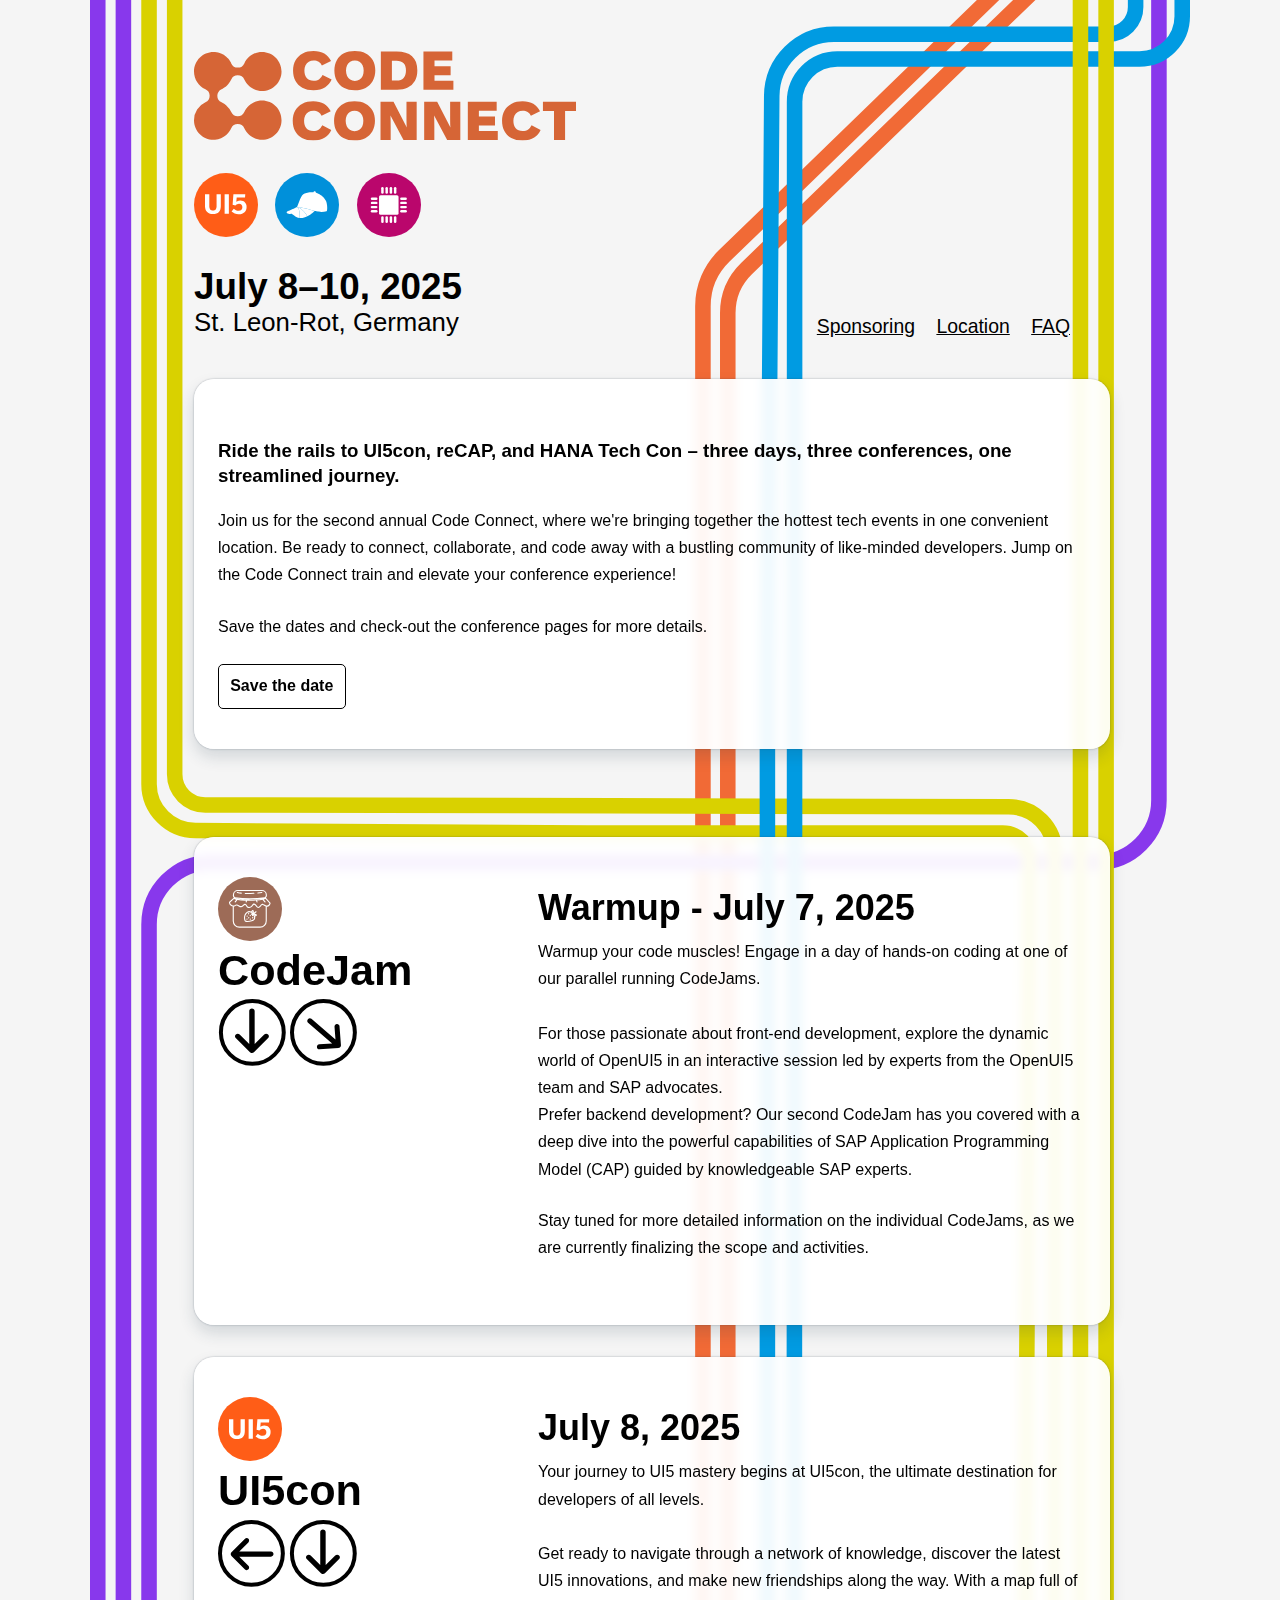
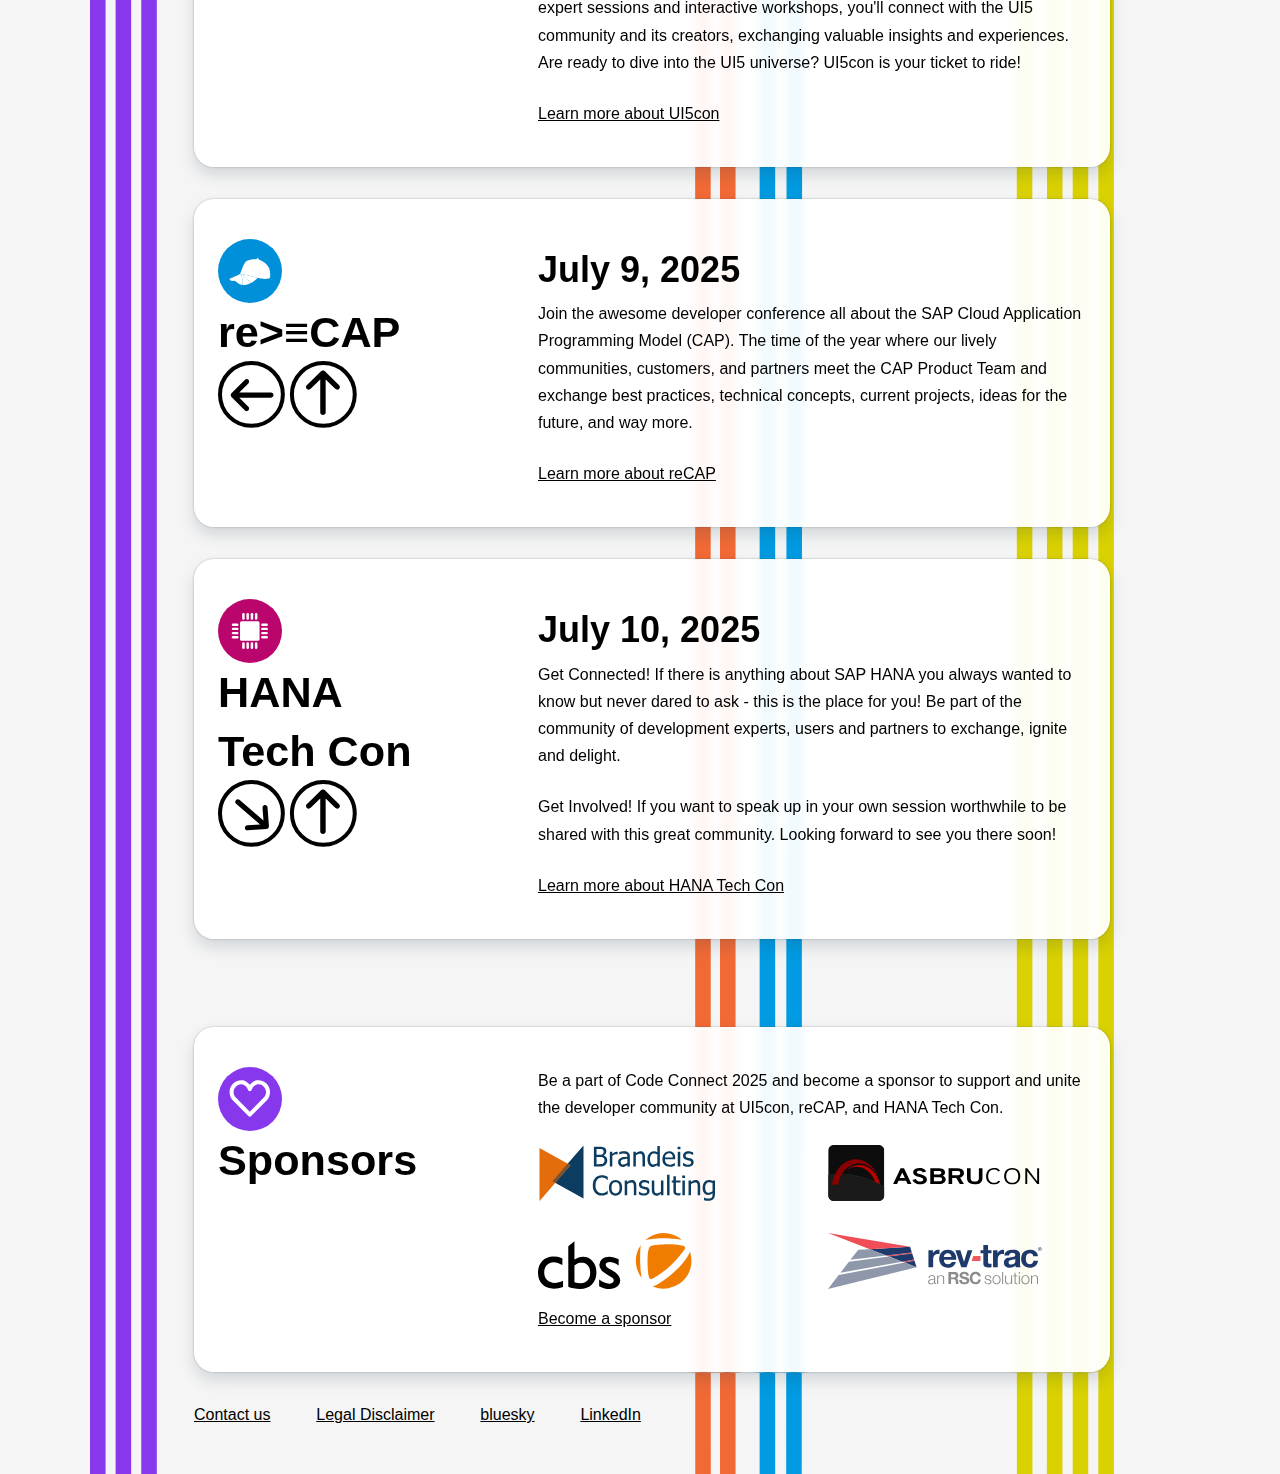
==== index.html @ d0986814 "added revtrac as sponsor" ====
<!DOCTYPE html>
<html lang="en">

<head>
	<meta charset="utf-8" />
	<meta name="viewport" content="width=device-width, initial-scale=1" />
	<title>Code Connect 2025</title>
	<meta name="description"
		content="Join us for 4 consecutive days of groundbreaking conferences and events all under the banner of Code Connect! Same location, triple the insights, innovation, and networking opportunities." />
	<meta name="keywords"
		content="SAP, reCAP, Cloud, SAPCAP, OpenUI5, DevOps, SAPUI5, UI5con, UI5 Web Components, Web Components, Webcomponents, Open Source" />

		<meta property="twitter:card" content="summary" />
	<meta property="twitter:url" content="https://code-connect.dev/" />
	<meta property="twitter:title" content="Code Connect Conferences - July 8-10, 2025" />
	<meta property="twitter:description"
		content="Join us for 4 consecutive days of groundbreaking conferences and events all under the banner of Code Connect! Same location, triple the insights, innovation, and networking opportunities." />
	<meta property="twitter:image" content="images/share.png" />

	<meta property="og:title" content="Code Connect Conferences - July 8-10, 2025" />
	<meta property="og:description"
		content="Join us for 4 consecutive days of groundbreaking conferences and events all under the banner of Code Connect! Same location, triple the insights, innovation, and networking opportunities." />
	<meta property="og:image" content="images/share.png" />
	<meta name="robots" content="index, follow" />
	<meta name="theme-color" content="#8838EC">

	<link rel="apple-touch-icon" href="images/codeconnect-ico.png" />
	<link rel="icon" type="image/svg+xml" href="images/favicon.svg" />
	<link rel="icon" sizes="any" href="images/codeconnect-ico.png" />

	<link rel="preconnect" href="https://rsms.me/">
	<link rel="stylesheet" href="https://rsms.me/inter/inter.css">

	<link rel="stylesheet" href="./css/common.css" />
</head>
<body>
	<div class="wrap">
		<header class="cc-header">

			<div class="cc-nav-wrap">
				<h1>
					<a href="index.html">
						<svg class="logo" xmlns="http://www.w3.org/2000/svg" fill="none" viewBox="0 0 209 49" aria-hidden="true">
							<g fill="var(--logo-color)" clip-path="url(#a)">
								<path d="M59.238 20.13c-1.681-.919-2.945-2.195-3.794-3.826-.849-1.631-1.272-3.51-1.272-5.637 0-2.128.458-4.037 1.375-5.644.916-1.608 2.22-2.846 3.912-3.716C61.15.437 63.124 0 65.382 0c2.376 0 4.34.463 5.894 1.387 1.553.925 2.778 2.297 3.676 4.117l-5 2.373a5.36 5.36 0 0 0-1.768-1.965c-.754-.51-1.67-.765-2.743-.765-1.006 0-1.89.227-2.655.683-.765.456-1.356 1.1-1.775 1.936-.42.837-.628 1.803-.628 2.9 0 1.74.42 3.117 1.264 4.131.843 1.014 2.098 1.52 3.763 1.52 1.243 0 2.268-.31 3.077-.933A6.034 6.034 0 0 0 70.32 13.1l4.94 2.552c-.72 1.72-1.881 3.128-3.484 4.22-1.603 1.094-3.725 1.64-6.367 1.64-2.435 0-4.493-.46-6.174-1.379l.002-.002ZM81.915 20.13c-1.681-.919-2.957-2.197-3.83-3.834-.873-1.637-1.31-3.513-1.31-5.63 0-2.116.45-4.05 1.346-5.658.897-1.607 2.189-2.843 3.875-3.71C83.683.434 85.68.002 87.986.002c2.307 0 4.284.439 5.96 1.314 1.676.875 2.963 2.116 3.861 3.724.897 1.607 1.346 3.483 1.346 5.629 0 2.146-.464 4.055-1.391 5.696-.927 1.642-2.236 2.91-3.928 3.805-1.69.896-3.651 1.343-5.879 1.343-2.347 0-4.36-.46-6.041-1.379l.001-.002Zm8.682-4.502c.725-.48 1.272-1.148 1.641-2.003.37-.855.555-1.843.555-2.96s-.2-2.047-.6-2.878c-.4-.83-.962-1.474-1.686-1.928-.725-.454-1.566-.683-2.522-.683-.957 0-1.832.227-2.566.683-.734.454-1.3 1.096-1.694 1.922-.394.825-.591 1.787-.591 2.884s.197 2.106.591 2.967c.395.86.957 1.528 1.687 2.002.73.475 1.578.713 2.545.713 1.035 0 1.915-.24 2.64-.72ZM102.188.311h8.652c3.668 0 6.468.846 8.401 2.536 1.932 1.692 2.899 4.277 2.899 7.758 0 2.245-.456 4.164-1.368 5.756a8.887 8.887 0 0 1-3.861 3.62c-1.661.82-3.592 1.23-5.79 1.23h-8.933V.312Zm8.652 15.858c1.665 0 2.931-.47 3.794-1.41.864-.939 1.294-2.305 1.294-4.094 0-1.789-.426-3.023-1.279-3.939-.853-.914-2.152-1.372-3.897-1.372h-2.514v10.814h2.604l-.002.001ZM125.485.311h15.782v4.896h-9.732v3.1h8.815v4.94h-8.815v3.04h10.338v4.926h-16.388V.311ZM59.06 47.62c-1.68-.92-2.945-2.196-3.794-3.827-.848-1.632-1.272-3.51-1.272-5.637s.458-4.037 1.375-5.644c.916-1.608 2.22-2.846 3.913-3.716 1.69-.87 3.665-1.306 5.923-1.306 2.375 0 4.34.463 5.893 1.387 1.554.925 2.778 2.297 3.676 4.117l-5 2.373a5.36 5.36 0 0 0-1.768-1.965c-.754-.51-1.669-.765-2.743-.765-1.006 0-1.89.227-2.655.683-.764.454-1.356 1.1-1.774 1.936-.42.837-.63 1.803-.63 2.9 0 1.74.422 3.117 1.265 4.131.843 1.014 2.098 1.52 3.764 1.52 1.243 0 2.267-.31 3.076-.933a6.034 6.034 0 0 0 1.834-2.285l4.94 2.552c-.72 1.72-1.881 3.128-3.484 4.22-1.602 1.094-3.725 1.64-6.366 1.64-2.436 0-4.494-.46-6.175-1.379l.002-.002ZM81.736 47.62c-1.68-.92-2.957-2.198-3.83-3.835-.872-1.637-1.31-3.513-1.31-5.63 0-2.116.45-4.05 1.346-5.658.897-1.607 2.189-2.843 3.876-3.71 1.686-.865 3.682-1.297 5.99-1.297 2.307 0 4.284.439 5.96 1.314 1.675.875 2.962 2.116 3.86 3.724.897 1.607 1.346 3.483 1.346 5.629 0 2.146-.464 4.055-1.391 5.696-.927 1.642-2.235 2.91-3.927 3.805-1.69.896-3.652 1.343-5.88 1.343-2.347 0-4.36-.46-6.041-1.379l.001-.002Zm8.682-4.502c.725-.48 1.273-1.148 1.642-2.003.37-.855.554-1.842.554-2.96 0-1.116-.2-2.046-.6-2.877-.4-.831-.962-1.474-1.686-1.928-.725-.455-1.566-.683-2.522-.683-.957 0-1.832.227-2.566.682-.734.455-1.3 1.096-1.693 1.922-.394.826-.592 1.788-.592 2.885 0 1.097.198 2.105.592 2.966.394.86.956 1.529 1.686 2.003.73.474 1.578.712 2.545.712 1.035 0 1.916-.24 2.64-.719ZM102.01 27.802h7.114l7.262 14.003c-.119-.88-.178-2.62-.178-5.222v-8.781h5.576v20.901h-7.203l-7.129-13.424c.078 1.939.118 3.91.118 5.92v7.506h-5.56V27.802ZM125.885 27.802h7.114l7.262 14.003c-.119-.88-.178-2.62-.178-5.222v-8.781h5.576v20.901h-7.203l-7.129-13.424c.078 1.939.118 3.91.118 5.92v7.506h-5.56V27.802ZM149.759 27.802h15.781v4.895h-9.732v3.1h8.816v4.94h-8.816v3.041h10.338v4.925h-16.387V27.802ZM173.538 47.62c-1.681-.92-2.945-2.196-3.794-3.827-.849-1.632-1.272-3.51-1.272-5.637s.458-4.037 1.375-5.644c.916-1.608 2.22-2.846 3.912-3.716 1.691-.87 3.665-1.306 5.923-1.306 2.376 0 4.341.463 5.894 1.387 1.553.925 2.778 2.297 3.676 4.117l-5 2.373a5.367 5.367 0 0 0-1.768-1.965c-.754-.51-1.669-.765-2.743-.765-1.006 0-1.891.227-2.655.683-.765.454-1.356 1.1-1.775 1.936-.419.837-.629 1.803-.629 2.9 0 1.74.421 3.117 1.265 4.131.843 1.014 2.098 1.52 3.763 1.52 1.243 0 2.268-.31 3.076-.933a6.039 6.039 0 0 0 1.835-2.285l4.94 2.552c-.72 1.72-1.881 3.128-3.484 4.22-1.603 1.094-3.725 1.64-6.367 1.64-2.435 0-4.493-.46-6.175-1.379l.003-.002ZM196.887 32.846h-6.049v-5.044H209v5.044h-6.05v15.857h-6.064V32.846h.001ZM37.217 27.13c-4.166 0-7.976 2.463-9.708 6.278a3.922 3.922 0 0 1-7.143 0 10.716 10.716 0 0 0-2.713-3.645l-.03-.025c-.184-.16-.375-.316-.57-.464l-.027-.019a10.939 10.939 0 0 0-.564-.394l-.07-.047c-.192-.122-.39-.24-.59-.35-.04-.024-.08-.045-.12-.066-.206-.111-.414-.217-.627-.314a3.935 3.935 0 0 1-2.298-3.583c0-1.543.898-2.943 2.298-3.582.213-.098.42-.203.625-.314l.124-.067a10.751 10.751 0 0 0 1.215-.788l.035-.026c.193-.145.38-.299.565-.458l.038-.033c1.142-1 2.07-2.236 2.707-3.641a3.922 3.922 0 0 1 7.143 0c1.732 3.815 5.543 6.278 9.708 6.278 5.877 0 10.658-4.795 10.658-10.689S43.094.491 37.217.491c-4.166 0-7.976 2.465-9.708 6.28a3.922 3.922 0 0 1-7.143 0c-.011-.025-.024-.047-.035-.071-.099-.213-.201-.421-.312-.626l-.008-.014c-.11-.2-.226-.396-.348-.588l-.08-.125a10.869 10.869 0 0 0-.912-1.204 10.864 10.864 0 0 0-1.038-1.035s-.002-.003-.004-.003A10.59 10.59 0 0 0 11.517.53l-.155-.012a10.255 10.255 0 0 0-.704-.025C4.78.492 0 5.287 0 11.182c0 4.177 2.457 7.999 6.26 9.736A3.935 3.935 0 0 1 8.558 24.5a3.935 3.935 0 0 1-2.298 3.582A10.73 10.73 0 0 0 0 37.82c0 5.894 4.781 10.69 10.658 10.69.237 0 .471-.011.704-.026l.155-.012a10.6 10.6 0 0 0 6.114-2.578 10.9 10.9 0 0 0 1.04-1.038 10.59 10.59 0 0 0 .989-1.327c.122-.193.24-.391.351-.593l.006-.008c.111-.206.214-.415.313-.628.01-.024.024-.045.034-.07a3.922 3.922 0 0 1 7.143 0c1.732 3.815 5.543 6.28 9.708 6.28 5.877 0 10.658-4.796 10.658-10.69 0-5.894-4.781-10.69-10.658-10.69h.002Z"/>
								<animate attributeName="fill" values="#FF5D17 ; #0090DA; #BA066C; #8838EC; #FF5D17" dur="20s" repeatCount="indefinite" />
							</g>
							<defs>
								<clipPath id="a">
									<path fill="#fff" d="M0 0h209v49H0z"/>
								</clipPath>
							</defs>
						</svg>
						<span class="sr-only">Code Connect 2025 Conferences</span>
					</a>
				</h1>

				<!-- <a class="cc-event-marker cc-event-marker-codeconnect" href="#codeconnect" aria-label="Jump to general event infos">
					<svg xmlns="http://www.w3.org/2000/svg" fill="none" viewBox="0 0 39 39" aria-hidden="true">
						<path fill="currentColor" d="M30.319 21.636a8.714 8.714 0 0 0-7.909 5.1 3.195 3.195 0 0 1-5.82 0 8.707 8.707 0 0 0-2.209-2.961l-.024-.02a9.144 9.144 0 0 0-.465-.377l-.022-.016a8.943 8.943 0 0 0-.459-.32l-.058-.038a8.87 8.87 0 0 0-.48-.285c-.032-.019-.066-.036-.098-.053a8.598 8.598 0 0 0-.51-.255 3.195 3.195 0 0 1 0-5.82c.173-.079.342-.165.509-.255.034-.018.067-.035.1-.054a8.834 8.834 0 0 0 .99-.64l.029-.02c.157-.119.31-.244.46-.373l.031-.027a8.723 8.723 0 0 0 2.206-2.957 3.195 3.195 0 0 1 5.82 0 8.714 8.714 0 0 0 7.908 5.1c4.787 0 8.682-3.896 8.682-8.683S35.107 0 30.319 0a8.714 8.714 0 0 0-7.909 5.1 3.195 3.195 0 0 1-5.82 0c-.008-.02-.019-.038-.027-.058a9.275 9.275 0 0 0-.254-.508l-.007-.012a8.748 8.748 0 0 0-.283-.477c-.022-.034-.042-.068-.065-.101-.21-.32-.44-.625-.688-.915l-.056-.063c-.262-.3-.544-.58-.845-.841l-.003-.002A8.64 8.64 0 0 0 9.382.03L9.256.02A8.38 8.38 0 0 0 8.682 0C3.895 0 0 3.895 0 8.682a8.714 8.714 0 0 0 5.1 7.908 3.195 3.195 0 0 1 0 5.82A8.714 8.714 0 0 0 0 30.318C0 35.105 3.895 39 8.682 39c.194 0 .385-.009.574-.02l.126-.01a8.648 8.648 0 0 0 4.98-2.094h.002c.3-.262.584-.544.846-.843.019-.02.036-.041.054-.062a8.599 8.599 0 0 0 1.038-1.498l.005-.006c.09-.167.174-.338.255-.51.008-.02.02-.037.028-.057a3.195 3.195 0 0 1 5.82 0 8.714 8.714 0 0 0 7.908 5.1C35.105 39 39 35.105 39 30.318c0-4.787-3.895-8.682-8.682-8.682Z"/>
					</svg>
				</a> -->
				<a class="cc-event-marker cc-event-marker-ui5con" href="#ui5con" aria-label="Jump to UI5con event info">
					<svg xmlns="http://www.w3.org/2000/svg" fill="none" viewBox="0 0 324 155" aria-hidden="true">
						<path fill="currentColor" d="M.009 93.09V.004h33.64v92.522a42.2 42.2 0 0 0 6.845 25.54 25.603 25.603 0 0 0 9.805 6.853 25.694 25.694 0 0 0 11.864 1.662 24.526 24.526 0 0 0 11.608-1.658 24.408 24.408 0 0 0 9.487-6.854 40.217 40.217 0 0 0 6.844-25.543V0h33.072v93.09a92.269 92.269 0 0 1-3.422 24.975 51.031 51.031 0 0 1-11.403 19.302 43.025 43.025 0 0 1-19.386 11.918 81.447 81.447 0 0 1-27.371 3.973 81.447 81.447 0 0 1-27.371-3.973 47.589 47.589 0 0 1-18.913-11.964 47.29 47.29 0 0 1-11.309-19.253A74.384 74.384 0 0 1 .006 93.091h.003Zm152.816 57.898V.003H185.9v150.985h-33.075Zm54.17-17.029 17.111-21.567a68.945 68.945 0 0 0 17.104 11.349 52.19 52.19 0 0 0 20.526 4.542c10.264 0 17.676-2.269 22.241-7.38a27.559 27.559 0 0 0 6.841-19.298 27.245 27.245 0 0 0-6.844-19.864 24.25 24.25 0 0 0-8.857-5.862 24.339 24.339 0 0 0-10.53-1.518 33.596 33.596 0 0 0-14.825 3.404 39.876 39.876 0 0 0-13.117 10.787l-21.666-6.814 6.273-81.17h92.372l-1.708 24.41h-65.005l-2.85 34.058a49.29 49.29 0 0 1 11.403-6.811 60.745 60.745 0 0 1 19.386-2.838 53.641 53.641 0 0 1 21.102 3.972 42.036 42.036 0 0 1 15.623 10.469 41.773 41.773 0 0 1 9.465 16.21 50.87 50.87 0 0 1 2.851 20.432 61.331 61.331 0 0 1-3.994 22.14 51.673 51.673 0 0 1-11.974 17.026 64.268 64.268 0 0 1-18.816 11.352 75.337 75.337 0 0 1-25.088 3.973 81.533 81.533 0 0 1-32.501-5.676 119.006 119.006 0 0 1-24.523-15.326Z"/>
					</svg>
				</a>
				<a class="cc-event-marker cc-event-marker-recap" href="#recap" aria-label="Jump to ReCAP event info">
					<svg xmlns="http://www.w3.org/2000/svg" viewBox="0 -50 275 275" aria-hidden="true">
						<path fill="currentColor" d="M8.15 136.29s-10.4 5.84 2.75 13.34c11.7 6.67 25.76-.25 25.76-.25l-11.44-14.92-17.08 1.83ZM272.48 111.53c0 4.74-.23 9.05-.66 12.57-.58 4.78-1.51 8.09-2.67 9.01-.13.11-.26.19-.39.23-32.75 11.78-77.43.19-79.44-.34 0 0-64.36-22.43-115.94-26.43.08-.03.15-.07.23-.1-.17 0-.26.08-.42.08h-.04v-.02l21.14-54.54s2.47-7.4 8.01-15.7c4.69-7.05 11.58-14.74 21.07-19.11 7.23-3.3 16.15-5.31 25.03-6.54 5.76-.8 11.5-1.27 16.75-1.54h.09c7.86-.4 16.39-.78 16.39-.78.83-5.42 6.41-6.09 8.48-5.77 4.75.72 7.28 3.95 6.53 8.06 0 0 33.45 15.65 41.65 22.32 3.81 3.09 19.39 18.53 26.38 34.22A73.05 73.05 0 0 1 268.81 79c2.61 10.39 3.68 22.43 3.69 32.53Z"/>
						<path d="M189.31 133.01c-1.12 1.16-21.09 21.66-48.16 34.86-6.19-11.33-30.43-51.42-67.85-61.26.02 0 .05-.02.07-.03 51.58 4 115.94 26.43 115.94 26.43Z" fill="currentColor"/>
						<path d="M141.15 167.87c-9.91 4.83-20.77 8.68-32.01 10.24-6.29.88-12.69 1.03-19.1.24 1.48-19.04 2.1-58.81-16.79-71.71.02 0 .04-.02.06-.03 37.41 9.84 61.65 49.93 67.85 61.26Z" fill="currentColor"/>
						<path d="M90.03 178.36c-.86-.1-1.72-.23-2.58-.37-8.56-1.39-17.12-4.5-25.45-9.88-13.15-8.49-44.65-32.68-54.14-31.59h-.09l.12-.02c-1.16.14 17.7-8.44 36.8-17.03l-.16-.06h.29c4.04-1.82 8.09-3.64 11.96-5.38 6.2-2.78 11.94-5.36 16.46-7.39 18.9 12.9 18.28 52.68 16.79 71.71Z" fill="currentColor"/>
					</svg>
				</a>
				<a class="cc-event-marker cc-event-marker-hanaconf" href="#hanaconf" aria-label="Jump to HANA Tech Con event info">
					<svg xmlns="http://www.w3.org/2000/svg" fill="none" viewBox="0 0 500 500" aria-hidden="true">
						<rect width="244" height="244" x="128" y="128" fill="currentColor" rx="20"/>
						<rect width="84" height="31" x="25" y="314" fill="currentColor" rx="15.5"/>
						<rect width="84" height="31" x="24" y="261" fill="currentColor" rx="15.5"/>
						<rect width="84" height="31" x="25" y="208" fill="currentColor" rx="15.5"/>
						<rect width="84" height="31" x="25" y="155" fill="currentColor" rx="15.5"/>
						<rect width="84" height="31" x="392" y="155" fill="currentColor" rx="15.5"/>
						<rect width="84" height="31" x="392" y="208" fill="currentColor" rx="15.5"/>
						<rect width="84" height="31" x="392" y="261" fill="currentColor" rx="15.5"/>
						<rect width="84" height="31" x="392" y="314" fill="currentColor" rx="15.5"/>
						<rect width="31" height="84" x="314" y="25" fill="currentColor" rx="15.5"/>
						<rect width="31" height="84" x="261" y="25" fill="currentColor" rx="15.5"/>
						<rect width="31" height="84" x="208" y="25" fill="currentColor" rx="15.5"/>
						<rect width="31" height="84" x="155" y="25" fill="currentColor" rx="15.5"/>
						<rect width="31" height="84" x="314" y="392" fill="currentColor" rx="15.5"/>
						<rect width="31" height="84" x="261" y="392" fill="currentColor" rx="15.5"/>
						<rect width="31" height="84" x="208" y="392" fill="currentColor" rx="15.5"/>
						<rect width="31" height="84" x="155" y="392" fill="currentColor" rx="15.5"/>
					</svg>
				</a>

				<nav class="cc-nav">

					<time datetime="">
						July 8–10, 2025
						<span>St. Leon-Rot, Germany</span>
					</time>

					<ul aria-label="Main Navigation">
						<li>
							<a href="sponsoring.html">Sponsoring</a>
						</li>
						<li>
							<a href="location.html">Location</a>
						</li>
						<li>
							<a href="faq.html">FAQ</a>
						</li>
					</ul>
				</nav>
			</div>

			<div class="cc-content-box">
				<h3>Ride the rails to UI5con, reCAP, and HANA Tech Con – three days, three conferences, one streamlined journey.</h3>
				<p> Join us for the second annual Code Connect, where we're bringing together the hottest tech events in one convenient location.
					Be ready to connect, collaborate, and code away with a bustling community of like-minded developers.
					Jump on the Code Connect train and elevate your conference experience!</p>
				<p>Save the dates and check-out the conference pages for more details.</p>

				<!-- <a class="cc-link cc-btn-shape" href="https://ti.to/code-connect/2025" target="_blank" hreflang="en" rel="noopener noreferrer" title="Get a ticket">Get a ticket</a> -->

				<button class="cc-link cc-btn-shape" onclick="toggleCalendars()">Save the date</button>

				<div class="cc-links-container" id="links-container">
					<!-- Google Calendar Link -->
					<a href="https://www.google.com/calendar/render?action=TEMPLATE&text=Code%20Connect%202025&dates=20240707T000000Z%2F20240711T000000Z&details=Dear%20friend,%0A%0AGet%20ready%20for%20an%20unforgettable%20developer%20experience!%20CodeConnect%20combines%20three%20premier%20events%E2%80%94reCAP,%20UI5con,%20and%HANA%20Tech%20con%E2%80%94into%20a%20single,%20four-day%20celebration%20of%20technology,%20collaboration,%20and%20innovation.%0A%0AExplore%20your%20chosen%20tech%20or%20dive%20into%20the%20complete%20end-to-end%20developer%20workflow.%20Whether%20you%20attend%20one%20event%20or%20all%20three,%20this%20is%20your%20chance%20to%3A%0A%0ALearn%20from%20industry%20experts.%0ACollaborate%20with%20a%20passionate%20community.%0AExpand%20your%20skills%20and%20knowledge.%0A%0A📅%20When%3A%207%20-%2010%20July%202025%0A📍%20Where%3A%20SAP%20SE%20(ROT03),%20SAP-Allee%2027,%2068789%20Sankt%20Leon-Rot,%20Germany%0A%0ADon%E2%80%99t%20miss%20this%20opportunity%20to%20connect,%20collaborate,%20and%20code.%20Visit%20the%20CodeConnect%20website%20for%20more%20information%20and%20to%20secure%20your%20tickets.%0A%0ALet%E2%80%99s%20build%20the%20future%20together%20at%20CodeConnect!%0AYour%20CodeConnect%20Organization%20Team&location=SAP%20SE%20(ROT03),%20SAP-Allee%2027,%2068789%20Sankt%20Leon-Rot,%20Germany" target="_blank">
						<svg xmlns="http://www.w3.org/2000/svg" width="24" height="24" viewBox="0 0 256 256">
							<path fill="#FFF" d="M195.368 60.632H60.632v134.736h134.736z"/>
							<path fill="#EA4335" d="M195.368 256L256 195.368l-30.316-5.172l-30.316 5.172l-5.533 27.73z"/>
							<path fill="#188038" d="M0 195.368v40.421C0 246.956 9.044 256 20.21 256h40.422l6.225-30.316l-6.225-30.316l-33.033-5.172z"/>
							<path fill="#1967D2" d="M256 60.632V20.21C256 9.044 246.956 0 235.79 0h-40.422q-5.532 22.554-5.533 33.196q0 10.641 5.533 27.436q20.115 5.76 30.316 5.76T256 60.631"/>
							<path fill="#FBBC04" d="M256 60.632h-60.632v134.736H256z"/>
							<path fill="#34A853" d="M195.368 195.368H60.632V256h134.736z"/>
							<path fill="#4285F4" d="M195.368 0H20.211C9.044 0 0 9.044 0 20.21v175.158h60.632V60.632h134.736z"/>
							<path fill="#4285F4" d="M88.27 165.154c-5.036-3.402-8.523-8.37-10.426-14.94l11.689-4.816q1.59 6.063 5.558 9.398c2.627 2.223 5.827 3.318 9.566 3.318q5.734 0 9.852-3.487c2.746-2.324 4.127-5.288 4.127-8.875q0-5.508-4.345-8.994c-2.897-2.324-6.535-3.486-10.88-3.486h-6.754v-11.57h6.063q5.608 0 9.448-3.033c2.56-2.02 3.84-4.783 3.84-8.303c0-3.132-1.145-5.625-3.435-7.494c-2.29-1.87-5.188-2.813-8.708-2.813c-3.436 0-6.164.91-8.185 2.745a16.1 16.1 0 0 0-4.413 6.754l-11.57-4.817c1.532-4.345 4.345-8.185 8.471-11.503s9.398-4.985 15.798-4.985c4.733 0 8.994.91 12.767 2.745c3.772 1.836 6.736 4.379 8.875 7.613c2.14 3.25 3.2 6.888 3.2 10.93c0 4.126-.993 7.613-2.98 10.476s-4.43 5.052-7.327 6.585v.69a22.25 22.25 0 0 1 9.398 7.327c2.442 3.284 3.672 7.208 3.672 11.79c0 4.58-1.163 8.673-3.487 12.26c-2.324 3.588-5.54 6.417-9.617 8.472c-4.092 2.055-8.69 3.1-13.793 3.1c-5.912.016-11.369-1.685-16.405-5.087m71.797-58.005l-12.833 9.28l-6.417-9.734l23.023-16.607h8.825v78.333h-12.598z"/>
						</svg>Google
					</a>

					<!-- Outlook/iCal Link -->
					<a href="data:text/calendar;charset=utf8,BEGIN:VCALENDAR%0AVERSION:2.0%0APRODID:-//Custom//iCal%20Event%20Maker%0ACALSCALE:GREGORIAN%0ABEGIN:VEVENT%0ADTSTAMP:20241203T173458Z%0ADTSTART;VALUE=DATE:20250707%0ADTEND;VALUE=DATE:20250711%0ASUMMARY:Code%20Connect%202025%0ADESCRIPTION:Dear%20friend%2C%5Cn%5CnGet%20ready%20for%20an%20unforgettable%20developer%20experience!%20CodeConnect%20combines%20three%20premier%20events%E2%80%94reCAP%2C%20UI5con%2C%20and%HANA%20Tech%20con%E2%80%94into%20a%20single%2C%20four-day%20celebration%20of%20technology%2C%20collaboration%2C%20and%20innovation.%5Cn%5CnExplore%20your%20chosen%20tech%20or%20dive%20into%20the%20complete%20end-to-end%20developer%20workflow.%20Whether%20you%20attend%20one%20event%20or%20all%20three%2C%20this%20is%20your%20chance%20to:%5Cn%5Cn- Learn%20from%20industry%20experts.%5Cn- Collaborate%20with%20a%20passionate%20community.%5Cn- Expand%20your%20skills%20and%20knowledge.%5Cn%5Cn%F0%9F%93%85%20When:%207%20-%2010%20July%202025%5Cn%F0%9F%93%8D%20Where:%20SAP%20SE%20(ROT03)%2C%20SAP-Allee%2027%2C%2068789%20Sankt%20Leon-Rot%2C%20Germany%5Cn%5CnDon%E2%80%99t%20miss%20this%20opportunity%20to%20connect%2C%20collaborate%2C%20and%20code.%20Visit%20the%20CodeConnect%20website%20for%20more%20information%20and%20to%20secure%20your%20tickets.%5Cn%5CnLet%E2%80%99s%20build%20the%20future%20together%20at%20CodeConnect!%5CnYour%20CodeConnect%20Organization%20Team%0ALOCATION:SAP%20SE%20(ROT03)%2C%20SAP-Allee%2027%2C%2068789%20Sankt%20Leon-Rot%2C%20Germany%0AEND:VEVENT%0AEND:VCALENDAR" download="CodeConnect2025.ics">
						<svg xmlns="http://www.w3.org/2000/svg" width="24" height="24" viewBox="0 0 32 32">
							<path fill="#0072c6" d="M19.484 7.937v5.477l1.916 1.205a.5.5 0 0 0 .21 0l8.238-5.554a1.174 1.174 0 0 0-.959-1.128Z"/>
							<path fill="#0072c6" d="m19.484 15.457l1.747 1.2a.52.52 0 0 0 .543 0c-.3.181 8.073-5.378 8.073-5.378v10.066a1.408 1.408 0 0 1-1.49 1.555h-8.874zm-9.044-2.525a1.61 1.61 0 0 0-1.42.838a4.13 4.13 0 0 0-.526 2.218A4.05 4.05 0 0 0 9.02 18.2a1.6 1.6 0 0 0 2.771.022a4 4 0 0 0 .515-2.2a4.37 4.37 0 0 0-.5-2.281a1.54 1.54 0 0 0-1.366-.809"/>
							<path fill="#0072c6" d="M2.153 5.155v21.427L18.453 30V2Zm10.908 14.336a3.23 3.23 0 0 1-2.7 1.361a3.19 3.19 0 0 1-2.64-1.318A5.46 5.46 0 0 1 6.706 16.1a5.87 5.87 0 0 1 1.036-3.616a3.27 3.27 0 0 1 2.744-1.384a3.12 3.12 0 0 1 2.61 1.321a5.64 5.64 0 0 1 1 3.484a5.76 5.76 0 0 1-1.035 3.586"/>
						</svg>Outlook
					</a>

					<!-- Office 365 Link -->
					<a href="https://outlook.office.com/calendar/0/deeplink/compose?subject=Code%20Connect%202025&startdt=2024-07-07T00:00:00Z&enddt=2024-07-11T00:00:00Z&location=SAP%20SE%20(ROT03),%20SAP-Allee%2027,%2068789%20Sankt%20Leon-Rot,%20Germany&body=Dear%20friend,%0A%0AGet%20ready%20for%20an%20unforgettable%20developer%20experience!%20CodeConnect%20combines%20three%20premier%20events%E2%80%94reCAP,%20UI5con,%20and%20HANA%20Tech%20con%E2%80%94into%20a%20single,%20four-day%20celebration%20of%20technology,%20collaboration,%20and%20innovation.%0A%0AExplore%20your%20chosen%20tech%20or%20dive%20into%20the%20complete%20end-to-end%20developer%20workflow.%20Whether%20you%20attend%20one%20event%20or%20all%20three,%20this%20is%20your%20chance%20to%3A%0A%0ALearn%20from%20industry%20experts.%0ACollaborate%20with%20a%20passionate%20community.%0AExpand%20your%20skills%20and%20knowledge.%0A%0A📅%20When%3A%207%20-%2010%20July%202025%0A📍%20Where%3A%20SAP%20SE%20(ROT03),%20SAP-Allee%2027,%2068789%20Sankt%20Leon-Rot,%20Germany%0A%0ADon%E2%80%99t%20miss%20this%20opportunity%20to%20connect,%20collaborate,%20and%20code.%20Visit%20the%20CodeConnect%20website%20for%20more%20information%20and%20to%20secure%20your%20tickets.%0A%0ALet%E2%80%99s%20build%20the%20future%20together%20at%20CodeConnect!%0AYour%20CodeConnect%20Organization%20Team" target="_blank">
						<svg xmlns="http://www.w3.org/2000/svg" width="24" height="24" viewBox="0 0 24 24">
							<path fill="none" stroke="#eb3c00" stroke-linecap="round" stroke-linejoin="round" stroke-width="1.5" d="M4 18V6l10.5-4L20 4v16l-5.5 2zm0 0l10 .5V6L8.5 7.5v8z" color="#eb3c00"/>
						</svg>Office 365
					</a>
				</div>
			</div>
		</header>

		<main>
			<section>
				<div class="cc-teaser cc-content-box codejam">
					<div class="cc-teaser-head">
						<span name="codejam" id="codejam" class="cc-event-marker cc-event-marker-codejam">
							<svg xmlns="http://www.w3.org/2000/svg" fill="none" viewBox="0 0 39 36" aria-hidden="true">
								<path fill="currentColor" fill-rule="evenodd" d="M3.476 15.533a4.773 4.773 0 0 1-.637-.179C1.482 14.88.774 14.131.399 13.422c-.587-1.113-.353-2.17-.353-2.17a.523.523 0 0 1 .17-.288L4.208 7.51l.015-.014.344-.297c-.621-.629-.94-1.047-.94-2.065V4.71A4.71 4.71 0 0 1 8.338 0H30.83a4.71 4.71 0 0 1 4.71 4.71v.425c0 1.016-.317 1.435-.936 2.062l.197.216.013.015 4.05 4.458c.107.118.155.279.13.437 0 0-.16.996-.738 1.89-.539.832-1.416 1.583-2.813 1.472v13.403a6.197 6.197 0 0 1-6.198 6.198H9.673a6.197 6.197 0 0 1-6.198-6.198V15.533Zm1.16-7.002-3.58 3.098c-.018.25-.01.765.274 1.302.282.534.835 1.072 1.857 1.431 1.273.447 1.837-.064 2.48-.41.36-.195.74-.353 1.204-.392.653-.055 1.498.127 2.737.905.77.485 1.327.681 1.8.638.317-.03.583-.175.849-.38.332-.254.657-.594 1.03-.967.68-.68 1.266-.9 1.78-.84.336.04.66.197.978.485.365.331.737.86 1.147 1.556.872 1.482 3.288 1.167 4.466-.882.545-.95 1.165-1.294 1.74-1.333.541-.035 1.087.212 1.58.631.61.52 1.147 1.303 1.5 1.893.617 1.028 2.106.642 3.052-1.126.315-.59.707-.91 1.123-1.067.417-.156.872-.146 1.344-.017.577.158 1.188.504 1.758.843.475.282.915.564 1.279.655l.017.005c1.45.35 2.188-.565 2.555-1.339.153-.324.246-.628.297-.828L34.286 8.41c-.505.211-1.101.401-1.774.571l1.656 1.835a.526.526 0 0 1-.78.705l-2.056-2.278c-1.452.284-3.152.494-4.983.637l.397 1.111a.526.526 0 1 1-.99.354l-.496-1.39c-2.69.168-5.6.202-8.378.124l-.224 1.186a.526.526 0 1 1-1.033-.194l.194-1.027a90.17 90.17 0 0 1-1.08-.048c-2.57-.129-4.933-.35-6.782-.642l-1.73 2.144a.525.525 0 1 1-.819-.66l1.367-1.694c-.172-.034-.338-.07-.495-.106-.682-.155-1.237-.328-1.644-.508Zm29.755 6.904c-.643-.285-1.433-.846-2.206-1.192-.409-.184-.808-.318-1.163-.185-.217.082-.4.27-.564.579-1.46 2.727-3.93 2.756-4.881 1.17-.29-.484-.717-1.125-1.212-1.572-.284-.257-.581-.463-.898-.443-.316.021-.597.283-.897.806-1.642 2.858-5.07 2.96-6.285.892-.29-.494-.552-.893-.812-1.176-.178-.193-.34-.331-.528-.353-.276-.032-.548.173-.914.539-.886.886-1.582 1.562-2.526 1.65-.64.059-1.415-.14-2.457-.794-.954-.6-1.586-.79-2.089-.748-.496.042-.847.303-1.235.518-.357.198-.732.379-1.196.447v13.515a5.144 5.144 0 0 0 5.146 5.145h19.57a5.145 5.145 0 0 0 5.147-5.145V15.435Zm-.915-8.599a1.96 1.96 0 0 0 .05-.048c.591-.592.962-.817.962-1.653V4.71a3.658 3.658 0 0 0-3.658-3.658H8.338A3.658 3.658 0 0 0 4.68 4.71v.425c0 .836.37 1.061.963 1.653l.036.037c4.61.61 9.218.92 13.827.926h.284c4.562-.007 9.124-.31 13.686-.915Zm-1.832 1.286c-8.45.96-16.9.902-25.351-.158a20.524 20.524 0 0 0 1.528.304l.011.001c1.855.31 4.295.544 6.96.677a97.91 97.91 0 0 0 1.695.07c2.979.099 6.135.075 9.006-.11a.528.528 0 0 1 .194-.014c2.103-.141 4.045-.37 5.643-.703a.54.54 0 0 1 .182-.039l.132-.028Zm-7.223 16.755c.015.053.03.107.043.16.284 1.107.2 2.292-.764 3.191-.43.402-1.25.809-2.236 1.13-1.403.457-3.148.758-4.478.71-.628-.023-1.17-.126-1.566-.308-.345-.16-.593-.382-.738-.652-.871-1.614-1.317-5.826 1.963-8.48 1.55-1.253 3.003-1.058 4.143-.448.47-1.209 1.558-1.39 1.558-1.39a.526.526 0 0 1 .515.193c.372.477.47 1.162.416 1.822-.017.21-.049.416-.086.609l1.837-1.433a.526.526 0 0 1 .647.83l-1.837 1.432c.195.01.403.03.611.065.653.109 1.294.371 1.665.847a.526.526 0 0 1 .062.546s-.447 1.027-1.755 1.176Zm-3.614-3.444a4.242 4.242 0 0 0-.17-.12c-.868-.576-2.055-.899-3.33.133-2.775 2.245-2.436 5.797-1.7 7.162.067.123.212.19.389.25.279.097.631.144 1.028.159 1.222.044 2.825-.24 4.114-.66.808-.262 1.493-.569 1.845-.898.65-.605.654-1.415.463-2.16-.157-.61-.446-1.186-.706-1.623l-.13.581a.526.526 0 0 1-1.027-.23l.188-.84-.86-.022a.525.525 0 1 1 .027-1.05l.654.016a5.822 5.822 0 0 0-.769-.686l-.016-.012Zm2.921 1.857c.096.17.194.354.29.55.45.01.756-.141.946-.294a2.408 2.408 0 0 0-.687-.2 4.723 4.723 0 0 0-.549-.056Zm-1.569-2.08a4.6 4.6 0 0 0 .07-.491 2.39 2.39 0 0 0-.028-.715c-.186.141-.397.384-.502.79.167.138.321.279.46.416Zm-3.911 4.332a.527.527 0 0 1 .655.823l-.146.116a.526.526 0 0 1-.655-.822l.146-.117Zm-1.611 1.298a.526.526 0 0 1 .655.823l-.146.116a.527.527 0 0 1-.655-.823l.146-.116Zm5.303-1.298a.526.526 0 0 1 .656.823l-.146.116a.526.526 0 0 1-.656-.822l.146-.117ZM19.708 26.9a.526.526 0 1 1 .655.823l-.146.116a.526.526 0 0 1-.655-.823l.146-.116Zm0-3.346a.526.526 0 1 1 .655.822l-.146.116a.526.526 0 1 1-.655-.822l.146-.116Zm-2.926.399a.526.526 0 0 1 .656.823l-.146.116a.526.526 0 1 1-.655-.822l.145-.117Zm1.32-2.186a.526.526 0 0 1 .655.823l-.146.116a.526.526 0 1 1-.655-.822l.146-.117ZM27.154 3.3a.526.526 0 1 1-.108-1.046c1.183-.122 2.424-.268 3.724-.443a.526.526 0 0 1 .14 1.043c-1.311.176-2.564.324-3.756.446ZM7.709 2.834a.526.526 0 1 1 .306-1.006s1.126.34 3.498.61a.526.526 0 1 1-.119 1.045c-2.5-.284-3.685-.649-3.685-.649Zm7.492.928a.526.526 0 0 1 .041-1.05c2.172.083 4.85.07 8.062-.143a.526.526 0 0 1 .07 1.05c-3.257.214-5.971.228-8.173.143Z" clip-rule="evenodd"/>
							</svg>
						</span>
						<h2>CodeJam</h2>
						<div>
							<svg class="direction" width="68" height="67" viewBox="0 0 68 67" fill="none" xmlns="http://www.w3.org/2000/svg">
							<circle cx="34.3314" cy="33.4378" r="31.432" stroke-width="4"/>
							<path d="M33.9635 53.983C34.7083 53.983 35.4209 53.6978 35.9291 53.1873L50.1604 39.1085C51.177 38.0913 51.1441 36.4698 50.0585 35.5165C48.9729 34.5631 47.2431 34.5932 46.2266 35.6103L36.6696 45.05L36.6524 12.0317C36.6517 10.6317 35.4299 9.49069 33.9403 9.49069C32.4508 9.49069 31.2301 10.6355 31.2309 12.0317L31.2481 45.0538L21.6813 35.6141C20.6637 34.5969 18.9339 34.5669 17.8493 35.5202C16.7647 36.4736 16.7335 38.0951 17.7511 39.1122L31.9971 53.1911C32.2014 53.3825 32.4377 53.5401 32.674 53.6677C32.8422 53.7616 33.0465 53.8254 33.2507 53.8892C33.487 53.953 33.7273 53.983 33.9635 53.983Z"/>
							</svg>

							<svg class="direction" width="67" height="67" viewBox="0 0 67 67" fill="none" xmlns="http://www.w3.org/2000/svg">
							<circle cx="33.432" cy="33.4378" r="31.432"stroke-width="4"/>
							<path d="M50.3088 48.0751C50.7693 47.5408 51.0021 46.8504 50.9446 46.165L49.4912 27.1097C49.379 25.7414 48.1778 24.7463 46.8123 24.9261C45.4468 25.106 44.3992 26.3658 44.5114 27.7342L45.4766 40.5213L21.4208 19.7888C20.4008 18.9097 18.8144 19.0694 17.8934 20.1381C16.9725 21.2067 17.0514 22.8016 18.0686 23.6784L42.1272 44.4132L29.3376 45.3457C27.9677 45.4367 26.8763 46.6588 26.9 48.0359C26.9236 49.413 28.0851 50.4541 29.455 50.3632L48.5162 48.9883C48.7819 48.962 49.0428 48.8915 49.2819 48.8021C49.4542 48.7404 49.627 48.634 49.7997 48.5275C49.9923 48.3981 50.1627 48.2446 50.3088 48.0751Z"/>
							</svg>
						</div>
					</div>

					<div class="cc-teaser-content">
						<time datetime="">Warmup - July 7, 2025</time>
						<p>Warmup your code muscles! Engage in a day of hands-on coding at one of our parallel running CodeJams.<br><br>
							For those passionate about front-end development, explore the dynamic world of OpenUI5 in an interactive session led by experts from the OpenUI5 team and SAP advocates.<br>
							Prefer backend development? Our second CodeJam has you covered with a deep dive into the powerful capabilities of SAP Application Programming Model (CAP) guided by knowledgeable SAP experts.
						</p>
						<p>Stay tuned for more detailed information on the individual CodeJams, as we are currently finalizing the scope and activities.</p>
						<!-- <a href="https://recap-conf.dev/" target="_blank" hreflang="en" rel="noopener noreferrer"
							title="Click to open CodeJam registration website. Opens in a new window.">Learn more and register</a> -->
					</div>
				</div>

				<div class="cc-teaser cc-content-box ui5con">
					<div class="cc-teaser-head">
						<span name="ui5con" id="ui5con" class="cc-event-marker cc-event-marker-ui5con">
							<svg xmlns="http://www.w3.org/2000/svg" fill="none" viewBox="0 0 324 155" aria-hidden="true">
								<path fill="currentColor" d="M.009 93.09V.004h33.64v92.522a42.2 42.2 0 0 0 6.845 25.54 25.603 25.603 0 0 0 9.805 6.853 25.694 25.694 0 0 0 11.864 1.662 24.526 24.526 0 0 0 11.608-1.658 24.408 24.408 0 0 0 9.487-6.854 40.217 40.217 0 0 0 6.844-25.543V0h33.072v93.09a92.269 92.269 0 0 1-3.422 24.975 51.031 51.031 0 0 1-11.403 19.302 43.025 43.025 0 0 1-19.386 11.918 81.447 81.447 0 0 1-27.371 3.973 81.447 81.447 0 0 1-27.371-3.973 47.589 47.589 0 0 1-18.913-11.964 47.29 47.29 0 0 1-11.309-19.253A74.384 74.384 0 0 1 .006 93.091h.003Zm152.816 57.898V.003H185.9v150.985h-33.075Zm54.17-17.029 17.111-21.567a68.945 68.945 0 0 0 17.104 11.349 52.19 52.19 0 0 0 20.526 4.542c10.264 0 17.676-2.269 22.241-7.38a27.559 27.559 0 0 0 6.841-19.298 27.245 27.245 0 0 0-6.844-19.864 24.25 24.25 0 0 0-8.857-5.862 24.339 24.339 0 0 0-10.53-1.518 33.596 33.596 0 0 0-14.825 3.404 39.876 39.876 0 0 0-13.117 10.787l-21.666-6.814 6.273-81.17h92.372l-1.708 24.41h-65.005l-2.85 34.058a49.29 49.29 0 0 1 11.403-6.811 60.745 60.745 0 0 1 19.386-2.838 53.641 53.641 0 0 1 21.102 3.972 42.036 42.036 0 0 1 15.623 10.469 41.773 41.773 0 0 1 9.465 16.21 50.87 50.87 0 0 1 2.851 20.432 61.331 61.331 0 0 1-3.994 22.14 51.673 51.673 0 0 1-11.974 17.026 64.268 64.268 0 0 1-18.816 11.352 75.337 75.337 0 0 1-25.088 3.973 81.533 81.533 0 0 1-32.501-5.676 119.006 119.006 0 0 1-24.523-15.326Z"/>
							</svg>
						</span>

						<h2>UI5con</h2>

						<div>
							<svg class="direction" width="67" height="67" viewBox="0 0 67 67" fill="none" xmlns="http://www.w3.org/2000/svg">
							<circle cx="33.432" cy="33.4378" r="31.432" stroke-width="4"/>
							<path d="M12.7041 34.1066C12.7041 34.812 12.9785 35.487 13.4694 35.9686L27.0105 49.454C27.9888 50.4172 29.5483 50.3869 30.4653 49.3592C31.3822 48.3315 31.3533 46.6932 30.375 45.73L21.2959 36.674H53.053C54.3996 36.674 55.497 35.5173 55.497 34.1066C55.497 32.6959 54.396 31.5392 53.053 31.5392H21.2923L30.3714 22.4832C31.3497 21.52 31.3786 19.8817 30.4617 18.854C29.5447 17.8263 27.9852 17.796 27.0069 18.7592L13.4658 32.2446C13.2817 32.438 13.1301 32.6617 13.0073 32.8855C12.9171 33.0448 12.8557 33.2382 12.7944 33.4316C12.733 33.6553 12.7041 33.8828 12.7041 34.1066Z"/>
							</svg>
							<svg class="direction" width="68" height="67" viewBox="0 0 68 67" fill="none" xmlns="http://www.w3.org/2000/svg">
							<circle cx="34.3314" cy="33.4378" r="31.432" stroke-width="4"/>
							<path d="M33.9635 53.983C34.7083 53.983 35.4209 53.6978 35.9291 53.1873L50.1604 39.1085C51.177 38.0913 51.1441 36.4698 50.0585 35.5165C48.9729 34.5631 47.2431 34.5932 46.2266 35.6103L36.6696 45.05L36.6524 12.0317C36.6517 10.6317 35.4299 9.49069 33.9403 9.49069C32.4508 9.49069 31.2301 10.6355 31.2309 12.0317L31.2481 45.0538L21.6813 35.6141C20.6637 34.5969 18.9339 34.5669 17.8493 35.5202C16.7647 36.4736 16.7335 38.0951 17.7511 39.1122L31.9971 53.1911C32.2014 53.3825 32.4377 53.5401 32.674 53.6677C32.8422 53.7616 33.0465 53.8254 33.2507 53.8892C33.487 53.953 33.7273 53.983 33.9635 53.983Z"/>
							</svg>
						</div>
					</div>
					<div class="cc-teaser-content">
						<time datetime="">July 8, 2025</time>
						<p>Your journey to UI5 mastery begins at UI5con, the ultimate destination for developers of all levels.<br><br>
							Get ready to navigate through a network of knowledge, discover the latest UI5 innovations, and make new friendships along the way.
							With a map full of expert sessions and interactive workshops, you'll connect with the UI5 community and its creators,
							exchanging valuable insights and experiences. Are ready to dive into the UI5 universe? UI5con is your ticket to ride!
						</p>
						<a href="https://openui5.org/ui5con/" target="_blank" hreflang="en" rel="noopener noreferrer"
							title="Click to open UI5con conf website. Opens in a new window.">Learn more about UI5con</a>
					</div>
				</div>

				<div class="cc-teaser cc-content-box recap">
					<div class="cc-teaser-head">
						<span name="recap" id="recap" class="cc-event-marker cc-event-marker-recap">
							<svg xmlns="http://www.w3.org/2000/svg" viewBox="0 -50 275 275" aria-hidden="true">
								<path fill="currentColor" d="M8.15 136.29s-10.4 5.84 2.75 13.34c11.7 6.67 25.76-.25 25.76-.25l-11.44-14.92-17.08 1.83ZM272.48 111.53c0 4.74-.23 9.05-.66 12.57-.58 4.78-1.51 8.09-2.67 9.01-.13.11-.26.19-.39.23-32.75 11.78-77.43.19-79.44-.34 0 0-64.36-22.43-115.94-26.43.08-.03.15-.07.23-.1-.17 0-.26.08-.42.08h-.04v-.02l21.14-54.54s2.47-7.4 8.01-15.7c4.69-7.05 11.58-14.74 21.07-19.11 7.23-3.3 16.15-5.31 25.03-6.54 5.76-.8 11.5-1.27 16.75-1.54h.09c7.86-.4 16.39-.78 16.39-.78.83-5.42 6.41-6.09 8.48-5.77 4.75.72 7.28 3.95 6.53 8.06 0 0 33.45 15.65 41.65 22.32 3.81 3.09 19.39 18.53 26.38 34.22A73.05 73.05 0 0 1 268.81 79c2.61 10.39 3.68 22.43 3.69 32.53Z"/>
								<path d="M189.31 133.01c-1.12 1.16-21.09 21.66-48.16 34.86-6.19-11.33-30.43-51.42-67.85-61.26.02 0 .05-.02.07-.03 51.58 4 115.94 26.43 115.94 26.43Z" fill="currentColor"/>
								<path d="M141.15 167.87c-9.91 4.83-20.77 8.68-32.01 10.24-6.29.88-12.69 1.03-19.1.24 1.48-19.04 2.1-58.81-16.79-71.71.02 0 .04-.02.06-.03 37.41 9.84 61.65 49.93 67.85 61.26Z" fill="currentColor"/>
								<path d="M90.03 178.36c-.86-.1-1.72-.23-2.58-.37-8.56-1.39-17.12-4.5-25.45-9.88-13.15-8.49-44.65-32.68-54.14-31.59h-.09l.12-.02c-1.16.14 17.7-8.44 36.8-17.03l-.16-.06h.29c4.04-1.82 8.09-3.64 11.96-5.38 6.2-2.78 11.94-5.36 16.46-7.39 18.9 12.9 18.28 52.68 16.79 71.71Z" fill="currentColor"/>
							</svg>
						</span>

						<h2>re>≡CAP</h2>
						<div>
							<svg class="direction" width="67" height="67" viewBox="0 0 67 67" fill="none" xmlns="http://www.w3.org/2000/svg">
							<circle cx="33.432" cy="33.4378" r="31.432" stroke-width="4"/>
							<path d="M12.7041 34.1066C12.7041 34.812 12.9785 35.487 13.4694 35.9686L27.0105 49.454C27.9888 50.4172 29.5483 50.3869 30.4653 49.3592C31.3822 48.3315 31.3533 46.6932 30.375 45.73L21.2959 36.674H53.053C54.3996 36.674 55.497 35.5173 55.497 34.1066C55.497 32.6959 54.396 31.5392 53.053 31.5392H21.2923L30.3714 22.4832C31.3497 21.52 31.3786 19.8817 30.4617 18.854C29.5447 17.8263 27.9852 17.796 27.0069 18.7592L13.4658 32.2446C13.2817 32.438 13.1301 32.6617 13.0073 32.8855C12.9171 33.0448 12.8557 33.2382 12.7944 33.4316C12.733 33.6553 12.7041 33.8828 12.7041 34.1066Z"/>
							</svg>

							<svg class="direction" width="68" height="67" viewBox="0 0 68 67" fill="none" xmlns="http://www.w3.org/2000/svg">
							<circle cx="34.3314" cy="33.4378" r="31.432" stroke-width="4"/>
							<path d="M33.9408 9.49072C33.196 9.49072 32.4834 9.77598 31.9752 10.2864L17.7439 24.3653C16.7273 25.3825 16.7602 27.0039 17.8458 27.9573C18.9314 28.9106 20.6612 28.8806 21.6777 27.8634L31.2347 18.4237L31.2519 51.442C31.2526 52.842 32.4744 53.9831 33.964 53.9831C35.4535 53.9831 36.6742 52.8383 36.6734 51.442L36.6562 18.42L46.223 27.8597C47.2406 28.8768 48.9704 28.9069 50.055 27.9535C51.1396 27.0002 51.1708 25.3787 50.1532 24.3615L35.9072 10.2827C35.7029 10.0913 35.4666 9.93362 35.2303 9.80601C35.0621 9.71217 34.8578 9.64836 34.6536 9.58456C34.4173 9.52075 34.177 9.49072 33.9408 9.49072Z"/>
							</svg>
						</div>
					</div>

					<div class="cc-teaser-content">
						<time datetime="">July 9, 2025</time>
						<p>Join the awesome developer conference all about the SAP Cloud Application Programming Model (CAP). The time of
							the year where our lively communities, customers, and partners meet the CAP Product Team and exchange best
							practices, technical concepts, current projects, ideas for the future, and way more.</p>
						<a href="https://recap-conf.dev/" target="_blank" hreflang="en" rel="noopener noreferrer"
							title="Click to open reCAP conf website. Opens in a new window.">Learn more about reCAP</a>
					</div>
				</div>



				<div class="cc-teaser cc-content-box hanaconf">
					<div class="cc-teaser-head">
						<span name="hanaconf" id="hanaconf" class="cc-event-marker cc-event-marker-hanaconf">
							<svg xmlns="http://www.w3.org/2000/svg" fill="none" viewBox="0 0 500 500" aria-hidden="true">
								<rect width="244" height="244" x="128" y="128" fill="currentColor" rx="20"/>
								<rect width="84" height="31" x="25" y="314" fill="currentColor" rx="15.5"/>
								<rect width="84" height="31" x="24" y="261" fill="currentColor" rx="15.5"/>
								<rect width="84" height="31" x="25" y="208" fill="currentColor" rx="15.5"/>
								<rect width="84" height="31" x="25" y="155" fill="currentColor" rx="15.5"/>
								<rect width="84" height="31" x="392" y="155" fill="currentColor" rx="15.5"/>
								<rect width="84" height="31" x="392" y="208" fill="currentColor" rx="15.5"/>
								<rect width="84" height="31" x="392" y="261" fill="currentColor" rx="15.5"/>
								<rect width="84" height="31" x="392" y="314" fill="currentColor" rx="15.5"/>
								<rect width="31" height="84" x="314" y="25" fill="currentColor" rx="15.5"/>
								<rect width="31" height="84" x="261" y="25" fill="currentColor" rx="15.5"/>
								<rect width="31" height="84" x="208" y="25" fill="currentColor" rx="15.5"/>
								<rect width="31" height="84" x="155" y="25" fill="currentColor" rx="15.5"/>
								<rect width="31" height="84" x="314" y="392" fill="currentColor" rx="15.5"/>
								<rect width="31" height="84" x="261" y="392" fill="currentColor" rx="15.5"/>
								<rect width="31" height="84" x="208" y="392" fill="currentColor" rx="15.5"/>
								<rect width="31" height="84" x="155" y="392" fill="currentColor" rx="15.5"/>
							</svg>
						</span>

						<h2>HANA<br aria-hidden="true" />Tech Con</h2>
						<div>
							<svg class="direction" width="67" height="67" viewBox="0 0 67 67" fill="none" xmlns="http://www.w3.org/2000/svg">
							<circle cx="33.432" cy="33.4378" r="31.432" stroke-width="4"/>
							<path d="M50.3088 48.0751C50.7693 47.5408 51.0021 46.8504 50.9446 46.165L49.4912 27.1097C49.379 25.7414 48.1778 24.7463 46.8123 24.9261C45.4468 25.106 44.3992 26.3658 44.5114 27.7342L45.4766 40.5213L21.4208 19.7888C20.4008 18.9097 18.8144 19.0694 17.8934 20.1381C16.9725 21.2067 17.0514 22.8016 18.0686 23.6784L42.1272 44.4132L29.3376 45.3457C27.9677 45.4367 26.8763 46.6588 26.9 48.0359C26.9236 49.413 28.0851 50.4541 29.455 50.3632L48.5162 48.9883C48.7819 48.962 49.0428 48.8915 49.2819 48.8021C49.4542 48.7404 49.627 48.634 49.7997 48.5275C49.9923 48.3981 50.1627 48.2446 50.3088 48.0751Z"/>
							</svg>
							<svg class="direction" width="68" height="67" viewBox="0 0 68 67" fill="none" xmlns="http://www.w3.org/2000/svg">
							<circle cx="34.3314" cy="33.4378" r="31.432" stroke-width="4"/>
							<path d="M33.9408 9.49072C33.196 9.49072 32.4834 9.77598 31.9752 10.2864L17.7439 24.3653C16.7273 25.3825 16.7602 27.0039 17.8458 27.9573C18.9314 28.9106 20.6612 28.8806 21.6777 27.8634L31.2347 18.4237L31.2519 51.442C31.2526 52.842 32.4744 53.9831 33.964 53.9831C35.4535 53.9831 36.6742 52.8383 36.6734 51.442L36.6562 18.42L46.223 27.8597C47.2406 28.8768 48.9704 28.9069 50.055 27.9535C51.1396 27.0002 51.1708 25.3787 50.1532 24.3615L35.9072 10.2827C35.7029 10.0913 35.4666 9.93362 35.2303 9.80601C35.0621 9.71217 34.8578 9.64836 34.6536 9.58456C34.4173 9.52075 34.177 9.49072 33.9408 9.49072Z"/>
							</svg>
						</div>
					</div>
					<div class="cc-teaser-content">
						<time datetime="">July 10, 2025</time>
						<p>Get Connected! If there is anything about SAP HANA you always wanted to know but never dared to ask - this is the place for you! Be part of the community of development experts, users and partners to exchange, ignite and delight.</p>
						<p>Get Involved! If you want to speak up in your own session worthwhile to be shared with this great community. Looking forward to see you there soon!</p>
						<a href="https://hanatech.community" target="_blank" hreflang="en" rel="noopener noreferrer"
							title="Click to open HANA Tech Con website. Opens in a new window.">Learn more about HANA Tech Con</a>
					</div>
				</div>

			</section>

			<section class="infos">
				<div class="cc-teaser cc-sponsors cc-content-box">
					<div class="cc-teaser-head">
						<span class="cc-event-marker cc-event-marker-codeconnect" name="codeconnect" id="codeconnect">
							<svg xmlns="http://www.w3.org/2000/svg" fill="none" viewBox="0 0 37 33" aria-hidden="true">
								<path fill="#fff" d="M18.5 33c-.469 0-.89-.188-1.266-.563L3.524 18.517a10.147 10.147 0 0 1-2.25-3.375A11.057 11.057 0 0 1 .5 11.062c0-1.406.258-2.742.773-4.007.563-1.313 1.313-2.438 2.25-3.375a11.134 11.134 0 0 1 3.235-2.25C8.023.867 9.383.586 10.836.586c1.781 0 3.305.422 4.57 1.266 1.266.796 2.297 1.71 3.094 2.742.797-1.078 1.828-2.016 3.094-2.813C22.859.984 24.383.586 26.164.586c1.453 0 2.79.281 4.008.844a10.863 10.863 0 0 1 3.305 2.25c.937.937 1.664 2.062 2.18 3.375a9.757 9.757 0 0 1 .843 4.008c0 1.406-.258 2.765-.773 4.078a10.149 10.149 0 0 1-2.25 3.375L19.766 32.438c-.282.374-.703.562-1.266.562ZM10.836 4.172c-.938 0-1.828.187-2.672.562-.797.375-1.5.891-2.11 1.547a7.157 7.157 0 0 0-1.476 2.18 6.767 6.767 0 0 0-.492 2.601c0 .938.164 1.829.492 2.672.328.844.82 1.594 1.477 2.25L18.5 28.641l12.445-12.657a6.47 6.47 0 0 0 1.477-2.25 7.307 7.307 0 0 0 .492-2.671c0-.938-.187-1.805-.562-2.602a6.24 6.24 0 0 0-1.407-2.18 6.032 6.032 0 0 0-4.64-2.11c-1.5 0-2.79.47-3.867 1.407-1.032.89-1.711 1.875-2.04 2.953-.375 1.172-1.007 1.758-1.898 1.758a1.78 1.78 0 0 1-1.055-.351c-.328-.235-.539-.516-.633-.844 0-.094-.117-.399-.351-.914-.188-.516-.516-1.055-.984-1.617-.47-.61-1.079-1.149-1.829-1.618-.75-.515-1.687-.773-2.812-.773Z"/>
							</svg>
						</span>
						<h2>Sponsors</h2>
					</div>
					<div class="cc-teaser-content">

						<p>Be a part of Code Connect 2025 and become a sponsor to support and unite the developer community at UI5con, reCAP, and HANA Tech Con. </p>

						<div class="cc-logo-container">
							<a href="https://www.brandeis.de/" rel="external nofollow" aria-label="Brandeis Consulting GmbH" hreflang="en" target="_blank"  title="Click to open asbrucon home page. Opens in a new tab.">

								<svg class="brandeis" xmlns="http://www.w3.org/2000/svg" aria-hidden="true" fill="none" viewBox="0 0 1746 532">
									<path fill="currentColor" fill-rule="evenodd" d="M658.121 146.781c0 9.295-1.76 17.502-5.28 24.62-3.52 7.118-8.256 12.98-14.206 17.586-7.04 5.527-14.584 9.463-22.629 11.808-8.046 2.261-18.439 3.391-31.179 3.391h-53.681V17.147h49.659c13.326 0 23.299.46 29.92 1.382 6.705.837 13.117 2.889 19.235 6.155 6.705 3.6 11.608 8.332 14.709 14.194 3.101 5.779 4.652 12.604 4.652 20.475 0 8.793-2.347 16.665-7.04 23.616-4.61 6.95-11.022 12.394-19.235 16.33v1.005c11.147 3.014 19.779 8.541 25.898 16.581 6.118 7.955 9.177 17.921 9.177 29.896Zm-34.698-83.91c0-4.523-.754-8.416-2.263-11.683-1.509-3.35-3.939-5.987-7.292-7.913-4.023-2.261-8.507-3.643-13.452-4.145-4.944-.503-11.775-.754-20.492-.754h-23.886v54.768h28.287c7.794 0 13.535-.377 17.223-1.13 3.688-.838 7.501-2.513 11.44-5.025 3.772-2.429 6.454-5.611 8.046-9.547 1.593-3.936 2.389-8.793 2.389-14.571Zm8.8 84.915c0-7.035-1.006-12.813-3.017-17.335-2.012-4.606-6.076-8.5-12.195-11.682-3.939-2.094-8.255-3.434-12.949-4.02-4.609-.586-11.189-.879-19.737-.879h-28.287v69.088h20.241c10.895 0 19.486-.503 25.772-1.508 6.286-1.005 11.817-3.14 16.595-6.406 4.693-3.266 8.129-6.951 10.308-11.054 2.18-4.187 3.269-9.589 3.269-16.204ZM756.809 89.25h-1.257c-1.76-.503-3.646-.796-5.657-.88-1.928-.167-4.274-.251-7.04-.251-6.37 0-12.698 1.382-18.984 4.145-6.286 2.764-12.236 6.867-17.852 12.31v99.612h-23.634V63.876h23.634v20.851c8.633-7.62 16.134-12.98 22.504-16.078 6.453-3.182 12.697-4.773 18.732-4.773 2.43 0 4.232.083 5.406.25 1.257.084 2.64.252 4.148.503v24.62ZM849.086 169.643v-38.941c-5.615.503-12.739 1.214-21.372 2.136-8.549.837-15.463 2.051-20.743 3.642-6.286 1.927-11.482 4.899-15.589 8.919-4.107 3.936-6.16 9.463-6.16 16.581 0 8.039 2.263 14.111 6.788 18.214 4.526 4.103 11.147 6.155 19.864 6.155 7.459 0 14.206-1.591 20.24-4.773 6.035-3.266 11.692-7.244 16.972-11.933Zm0 19.595c-1.927 1.424-4.525 3.434-7.794 6.03-3.185 2.512-6.286 4.522-9.303 6.029-4.191 2.178-8.256 3.852-12.195 5.025-3.855 1.172-9.303 1.758-16.343 1.758-5.783 0-11.273-1.088-16.469-3.266-5.197-2.177-9.764-5.233-13.704-9.169-3.771-3.853-6.788-8.584-9.051-14.195-2.263-5.694-3.395-11.682-3.395-17.963 0-9.714 2.054-17.962 6.161-24.746 4.106-6.866 10.602-12.31 19.486-16.329 7.878-3.601 17.181-6.072 27.909-7.412 10.728-1.423 22.294-2.47 34.698-3.14v-4.522c0-5.527-.838-9.965-2.514-13.315-1.676-3.434-4.023-6.072-7.04-7.914-3.017-1.926-6.705-3.182-11.063-3.768a88.439 88.439 0 0 0-13.452-1.005c-5.448 0-11.86.837-19.235 2.512-7.375 1.591-14.751 3.936-22.126 7.034h-1.383V66.89c4.358-1.256 10.602-2.638 18.732-4.145 8.129-1.507 16.175-2.261 24.138-2.261 9.638 0 17.768.754 24.389 2.261 6.621 1.507 12.572 4.229 17.852 8.165 5.112 3.852 8.926 8.835 11.44 14.948 2.514 6.113 3.772 13.566 3.772 22.359v95.969h-23.51v-14.948ZM1016.29 204.186h-23.634v-79.89c0-6.448-.335-12.436-1.006-17.963-.586-5.611-1.76-10.09-3.52-13.44-1.927-3.518-4.609-6.114-8.046-7.789-3.436-1.758-8.129-2.638-14.08-2.638-5.867 0-11.943 1.592-18.229 4.774-6.202 3.098-12.279 7.16-18.229 12.184v104.762h-23.635V63.876h23.635v15.576c7.04-6.281 13.996-11.096 20.869-14.446 6.872-3.35 14.122-5.025 21.749-5.025 13.829 0 24.641 4.565 32.436 13.692 7.79 9.045 11.69 22.192 11.69 39.443v91.07ZM1157.6 204.186h-23.64v-14.32c-3.68 3.099-6.87 5.653-9.55 7.663-2.68 2.01-5.83 3.852-9.43 5.527a51.31 51.31 0 0 1-10.44 3.643c-3.6.921-7.79 1.381-12.57 1.381-7.62 0-14.71-1.591-21.24-4.773-6.46-3.182-11.95-7.83-16.47-13.943-4.61-6.197-8.17-13.818-10.69-22.862-2.51-9.128-3.77-19.596-3.77-31.403 0-12.311 1.59-22.946 4.78-31.906 3.18-9.044 7.58-16.916 13.2-23.616 5.11-6.113 11.27-10.886 18.48-14.32 7.29-3.517 14.92-5.276 22.88-5.276 7.04 0 13.16.796 18.35 2.387 5.2 1.508 10.69 3.894 16.47 7.16V8.731h23.64v195.455Zm-23.64-34.167V89.124c-5.86-2.847-11.14-4.815-15.84-5.904-4.61-1.089-9.64-1.633-15.08-1.633-12.16 0-21.67 4.564-28.54 13.692-6.87 9.044-10.31 22.15-10.31 39.317 0 16.498 2.64 29.143 7.92 37.936 5.28 8.709 13.74 13.064 25.39 13.064 6.21 0 12.45-1.382 18.74-4.146 6.28-2.847 12.19-6.657 17.72-11.431ZM1252.77 207.452c-22.38 0-39.77-6.28-52.18-18.842-12.32-12.645-18.48-30.566-18.48-53.763 0-22.861 6-41.034 17.98-54.516 11.99-13.566 27.66-20.35 47.02-20.35 8.72 0 16.43 1.257 23.13 3.769 6.71 2.512 12.57 6.448 17.6 11.808 5.03 5.36 8.89 11.933 11.57 19.721 2.68 7.704 4.02 17.167 4.02 28.389v12.812h-97.31c0 16.33 4.11 28.808 12.33 37.433 8.21 8.626 19.57 12.939 34.06 12.939 5.2 0 10.27-.587 15.22-1.759 5.03-1.172 9.55-2.68 13.57-4.522 4.28-1.926 7.88-3.768 10.82-5.527 2.93-1.842 5.36-3.559 7.29-5.15h1.38v25.751a910.06 910.06 0 0 0-10.31 4.145c-4.11 1.591-7.79 2.847-11.06 3.768-4.61 1.256-8.8 2.219-12.57 2.889-3.69.67-8.38 1.005-14.08 1.005Zm27.65-89.06c-.16-6.364-.92-11.85-2.26-16.455-1.34-4.606-3.27-8.5-5.78-11.683-2.77-3.517-6.33-6.197-10.69-8.039-4.27-1.842-9.59-2.763-15.96-2.763-6.29 0-11.65.963-16.1 2.889-4.35 1.842-8.34 4.564-11.94 8.165-3.52 3.684-6.2 7.788-8.04 12.31-1.85 4.438-3.02 9.63-3.53 15.576h74.3ZM1351.45 204.186h-23.63V63.876h23.63v140.31Zm1.64-163.8h-26.9V15.89h26.9v24.495ZM1424.12 207.578c-9.39 0-18.19-1.256-26.4-3.768-8.13-2.513-14.88-5.193-20.24-8.04v-26.504h1.26c2.01 1.591 4.35 3.349 7.04 5.275 2.76 1.927 6.41 3.936 10.93 6.03 4.03 1.842 8.43 3.475 13.2 4.899 4.86 1.424 9.89 2.135 15.09 2.135 3.77 0 7.79-.418 12.07-1.256 4.27-.921 7.46-2.052 9.55-3.391 2.94-1.926 5.03-3.978 6.29-6.155 1.34-2.178 2.01-5.444 2.01-9.798 0-5.611-1.55-9.84-4.65-12.687-3.02-2.848-8.42-5.234-16.22-7.16-3.02-.754-6.96-1.633-11.82-2.638s-9.34-2.094-13.45-3.266c-10.73-3.099-18.52-7.872-23.38-14.32-4.86-6.532-7.29-14.404-7.29-23.616 0-12.645 4.77-22.945 14.33-30.9 9.55-7.956 22.25-11.934 38.09-11.934 7.8 0 15.63.963 23.51 2.89 7.88 1.925 14.5 4.354 19.86 7.285v25.248h-1.25c-6.04-4.773-12.78-8.542-20.24-11.305-7.38-2.764-14.84-4.145-22.38-4.145-7.8 0-14.38 1.633-19.74 4.899-5.36 3.266-8.05 8.206-8.05 14.822 0 5.862 1.6 10.258 4.78 13.189 3.19 2.848 8.3 5.192 15.34 7.035 3.52.921 7.42 1.842 11.69 2.763 4.36.838 8.93 1.843 13.7 3.015 10.4 2.596 18.19 6.909 23.39 12.938 5.28 6.03 7.92 14.237 7.92 24.621 0 6.029-1.22 11.766-3.65 17.209-2.34 5.359-5.82 9.965-10.43 13.817-5.03 4.187-10.73 7.37-17.1 9.547-6.29 2.177-14.21 3.266-23.76 3.266ZM604.314 480.604c-12.237 0-23.509-2.051-33.818-6.155-10.225-4.103-19.068-10.216-26.527-18.339s-13.242-18.256-17.349-30.399c-4.107-12.143-6.16-26.086-6.16-41.829 0-15.66 1.97-29.31 5.909-40.951 4.023-11.64 9.848-21.773 17.474-30.398 7.46-8.374 16.302-14.739 26.527-19.094 10.225-4.438 21.665-6.657 34.321-6.657 6.286 0 12.153.461 17.6 1.382 5.532.921 10.645 2.093 15.338 3.517 4.023 1.256 8.13 2.847 12.32 4.773a145.452 145.452 0 0 1 12.572 6.155v30.022h-2.011c-2.18-2.01-4.987-4.438-8.423-7.286-3.437-2.847-7.627-5.652-12.572-8.416-4.778-2.596-9.974-4.731-15.589-6.406-5.616-1.675-12.111-2.512-19.487-2.512-7.962 0-15.505 1.633-22.629 4.899-7.124 3.266-13.368 8.081-18.732 14.445-5.28 6.365-9.387 14.362-12.32 23.993-2.933 9.63-4.4 20.475-4.4 32.534 0 12.812 1.55 23.866 4.651 33.162 3.101 9.211 7.334 16.999 12.698 23.364 5.196 6.197 11.314 10.886 18.355 14.069 7.04 3.098 14.499 4.647 22.377 4.647 7.208 0 13.871-.879 19.99-2.638 6.118-1.758 11.566-3.977 16.343-6.657 4.61-2.596 8.591-5.234 11.943-7.914 3.353-2.763 5.993-5.108 7.92-7.034h1.886v29.645a1983.494 1983.494 0 0 0-11.692 5.527c-3.604 1.758-8.004 3.475-13.2 5.15-5.448 1.759-10.518 3.098-15.212 4.02-4.61.921-10.644 1.381-18.103 1.381ZM799.428 407.12c0 23.616-5.699 41.872-17.098 54.768-11.398 12.813-26.568 19.219-45.51 19.219-19.528 0-34.907-6.616-46.138-19.847-11.147-13.315-16.721-31.362-16.721-54.14 0-23.448 5.742-41.662 17.224-54.642 11.566-12.98 26.778-19.47 45.635-19.47 18.942 0 34.112 6.49 45.51 19.47 11.399 12.896 17.098 31.11 17.098 54.642Zm-24.389 0c0-18.172-3.311-31.655-9.932-40.448-6.621-8.876-16.05-13.315-28.287-13.315-12.32 0-21.833 4.439-28.538 13.315-6.621 8.793-9.931 22.276-9.931 40.448 0 17.586 3.31 30.943 9.931 40.071 6.705 9.044 16.218 13.566 28.538 13.566 12.153 0 21.54-4.438 28.161-13.315 6.705-8.96 10.058-22.401 10.058-40.322ZM934.072 477.213h-23.635v-79.891c0-6.448-.336-12.436-1.006-17.963-.587-5.61-1.76-10.091-3.52-13.44-1.928-3.517-4.61-6.113-8.046-7.788-3.436-1.759-8.13-2.638-14.081-2.638-5.866 0-11.943 1.591-18.229 4.773-6.202 3.099-12.278 7.16-18.229 12.185v104.762h-23.635V336.902h23.635v15.576c7.04-6.281 13.997-11.096 20.869-14.446 6.873-3.349 14.123-5.024 21.75-5.024 13.829 0 24.64 4.564 32.435 13.692 7.794 9.044 11.692 22.192 11.692 39.443v91.07ZM1005.23 480.604c-9.389 0-18.189-1.256-26.403-3.768-8.13-2.512-14.876-5.192-20.24-8.039v-26.505h1.257a191.322 191.322 0 0 0 7.04 5.276c2.766 1.926 6.412 3.936 10.937 6.029 4.023 1.843 8.423 3.476 13.201 4.899 4.861 1.424 9.888 2.136 15.088 2.136 3.77 0 7.79-.419 12.07-1.256 4.27-.922 7.46-2.052 9.55-3.392 2.93-1.926 5.03-3.978 6.29-6.155 1.34-2.177 2.01-5.443 2.01-9.798 0-5.611-1.55-9.84-4.65-12.687-3.02-2.847-8.43-5.234-16.22-7.16-3.02-.754-6.96-1.633-11.82-2.638-4.859-1.005-9.343-2.093-13.45-3.266-10.728-3.098-18.522-7.872-23.383-14.32-4.861-6.532-7.292-14.404-7.292-23.615 0-12.645 4.777-22.946 14.332-30.901 9.555-7.956 22.252-11.934 38.093-11.934 7.79 0 15.63.963 23.51 2.889 7.88 1.927 14.5 4.355 19.86 7.286v25.249h-1.26c-6.03-4.774-12.78-8.542-20.24-11.306-7.37-2.763-14.83-4.145-22.37-4.145-7.8 0-14.377 1.633-19.741 4.899-5.364 3.266-8.046 8.207-8.046 14.822 0 5.862 1.592 10.259 4.777 13.19 3.185 2.847 8.298 5.192 15.34 7.034 3.52.921 7.42 1.843 11.69 2.764 4.36.837 8.93 1.842 13.7 3.015 10.4 2.596 18.19 6.908 23.39 12.938 5.28 6.029 7.92 14.236 7.92 24.62 0 6.03-1.22 11.766-3.65 17.209-2.35 5.36-5.82 9.966-10.43 13.818-5.03 4.187-10.73 7.369-17.1 9.546-6.29 2.178-14.21 3.266-23.76 3.266ZM1191.54 477.213h-23.63v-15.576c-7.29 6.364-14.21 11.221-20.75 14.571-6.53 3.266-13.83 4.899-21.87 4.899-6.12 0-11.9-1.005-17.35-3.015-5.36-2.01-10.06-5.192-14.08-9.547-4.02-4.354-7.17-9.839-9.43-16.455-2.18-6.616-3.27-14.655-3.27-24.118v-91.07h23.64v79.89c0 7.454.25 13.651.75 18.591.59 4.857 1.84 9.128 3.77 12.813 1.93 3.601 4.53 6.239 7.8 7.914 3.35 1.674 8.13 2.512 14.33 2.512 5.78 0 11.94-1.633 18.48-4.899a84.403 84.403 0 0 0 17.98-12.059V336.902h23.63v140.311ZM1249.87 477.213h-23.63V281.757h23.63v195.456ZM1327.57 479.976c-12.91 0-22.97-3.643-30.17-10.928-7.21-7.369-10.82-18.968-10.82-34.795v-77.755h-15.96v-19.596h15.96V296.58h23.64v40.322h43.5v19.596h-43.5v66.701c0 7.118.12 12.603.38 16.455.25 3.852 1.21 7.453 2.89 10.803 1.42 2.931 3.73 5.15 6.91 6.658 3.19 1.423 7.5 2.135 12.95 2.135 3.86 0 7.59-.544 11.19-1.633 3.6-1.172 6.2-2.135 7.79-2.889h1.39v21.229a105.7 105.7 0 0 1-13.58 2.889c-4.53.753-8.72 1.13-12.57 1.13ZM1395.46 477.213h-23.64V336.902h23.64v140.311Zm1.63-163.801h-26.9v-24.495h26.9v24.495ZM1540.53 477.213h-23.63v-79.891c0-6.448-.34-12.436-1.01-17.963-.58-5.61-1.76-10.091-3.52-13.44-1.92-3.517-4.61-6.113-8.04-7.788-3.44-1.759-8.13-2.638-14.08-2.638-5.87 0-11.95 1.591-18.23 4.773-6.2 3.099-12.28 7.16-18.23 12.185v104.762h-23.64V336.902h23.64v15.576c7.04-6.281 14-11.096 20.87-14.446 6.87-3.349 14.12-5.024 21.75-5.024 13.83 0 24.64 4.564 32.43 13.692 7.8 9.044 11.69 22.192 11.69 39.443v91.07ZM1658.21 439.152V362.15c-5.87-2.847-11.32-4.857-16.35-6.029-4.94-1.256-9.89-1.884-14.83-1.884-11.99 0-21.42 4.396-28.29 13.189-6.87 8.793-10.31 21.396-10.31 37.81 0 15.576 2.6 27.426 7.8 35.549 5.28 8.123 13.78 12.184 25.52 12.184 6.12 0 12.4-1.214 18.86-3.642 6.53-2.429 12.4-5.821 17.6-10.175Zm-79.46 60.546c1.59.67 3.94 1.549 7.04 2.638 3.1 1.172 6.62 2.261 10.56 3.266 4.36 1.088 8.38 1.968 12.07 2.637 3.69.67 7.71 1.005 12.07 1.005 7.29 0 13.45-.963 18.48-2.889 5.11-1.926 9.1-4.606 11.94-8.039 2.69-3.433 4.57-7.411 5.66-11.933 1.09-4.522 1.64-9.673 1.64-15.451v-12.31c-6.37 5.527-12.62 9.63-18.74 12.31-6.11 2.596-13.78 3.894-23 3.894-16.01 0-28.75-5.946-38.22-17.837-9.47-11.892-14.21-28.975-14.21-51.251 0-11.64 1.64-21.94 4.91-30.901 3.27-9.044 7.67-16.706 13.2-22.987 5.28-6.029 11.52-10.677 18.73-13.943 7.21-3.266 14.67-4.899 22.38-4.899 7.29 0 13.57.879 18.85 2.638 5.37 1.675 10.73 4.103 16.1 7.285l1.38-6.029h22.25V461.26c0 23.783-5.2 41.243-15.59 52.381-10.39 11.138-26.27 16.707-47.64 16.707-6.88 0-13.92-.545-21.13-1.633-7.12-1.089-13.78-2.555-19.98-4.397v-24.62h1.25Z"/>
									<path fill="#0C3C60" fill-rule="evenodd" d="M431.979 4.025v505.039L136.626 343.748 431.979 4.025Z" clip-rule="evenodd"/>
									<path fill="#E46C0A" fill-rule="evenodd" d="M14.065 533.211V28.17l295.353 165.315L14.065 533.211Z" clip-rule="evenodd"/>
									<path fill="#785435" fill-rule="evenodd" d="m136.815 344.668 27.783 15.069 144.683-166.681-27.783-15.069-144.683 166.681Z" clip-rule="evenodd"/>
								</svg>

							</a>
							<a href="https://www.asbrucon.com/" aria-label="Website of asbrucon" rel="nofollow" target="_blank" title="Click to open asbrucon home page. Opens in a new tab.">
								<svg aria-hidden="true" xmlns="http://www.w3.org/2000/svg" xml:space="preserve" fill-rule="evenodd" stroke-linecap="round" stroke-linejoin="round" stroke-miterlimit="1.5" clip-rule="evenodd" viewBox="0 0 9567 2481" class="asbrucon">
									<g transform="matrix(1.00306 0 0 .99865 9.878 -3.41)">
										<clipPath id="asbru">
											<path d="M2478.68 247.608c0-137.124-110.84-248.452-247.36-248.452H247.213C110.691-.844-.147 110.484-.147 247.608V2235.23c0 137.12 110.838 248.45 247.36 248.45H2231.32c136.52 0 247.36-111.33 247.36-248.45V247.608Z"></path>
										</clipPath>
										<g clip-path="url(#asbru)">
											<path fill="#0d0d0d" d="M-12.103-10.304h2503.602v2502.956H-12.103z"></path>
											<path fill="#b00" d="M2293.275 1749.024c1.788 8.194-225.8-107.151-228.888-117.28-29.348-96.088-76.328-187.547-134.537-272.796-279.986-410.112-769.018-510.186-1109.165-234.988a853.135 853.135 0 0 1 31.87-30.356c375.86-339.918 939.562-237.168 1258.043 229.302 89.388 130.92 150.013 276.664 182.677 426.118Z"></path>
											<circle cx="1246.6" cy="2207.78" r="948.535" fill="#1a1a1a" stroke="#333" stroke-width="8.15" transform="matrix(2.38896 .64012 -.38618 1.44126 -1035.81 -1198.042)"></circle>
											<path fill="#800" d="M170.195 1739.71h-.288c55.788-358.184 214.753-681.09 465.407-887.216 513.615-422.372 1218.965-195.5 1574.145 506.312a1775.443 1775.443 0 0 1 29.68 61.583c-330.57-591.436-945.56-773.506-1397.109-402.171-207.747 170.839-346.034 430.149-406.908 721.491h-.696c.046.33.07.671.07 1.012 0 17.043-59.23 30.881-132.186 30.881-72.954 0-132.184-13.838-132.184-30.881 0-.34.023-.681.07-1.012Z"></path>
										</g>
									</g>
									<path d="m2886.197 1731.558 329.536-702.208h152.035l330.269 702.208h-172.303l-68.225-148.667h-331.022l-66.997 148.667h-173.293Zm292.455-267.44h225.453l-86.774-188.192a1496.381 1496.381 0 0 1-8.832-18.81 843.493 843.493 0 0 1-9.458-21.266c-3.05-7.123-5.523-13.493-7.417-19.11-2.058 5.617-4.573 11.987-7.54 19.11a618.816 618.816 0 0 1-9.332 21.267 1496.381 1496.381 0 0 1-8.832 18.809l-87.268 188.192Zm894.161 279.478c-53.973 0-103.026-7.724-147.153-23.173-44.127-15.448-81.91-37.267-113.347-65.455-31.433-28.189-55.023-61.444-70.764-99.764l145.113-43.938c18.541 32.301 44.375 58.684 77.501 79.098 33.123 20.44 70.662 30.647 112.611 30.647 43.75 0 78.793-7.499 105.12-22.521 26.332-15.022 39.499-36.941 39.499-65.757 0-19.662-7.726-36.088-23.176-49.255-15.451-13.166-36.343-24.527-62.675-34.057-26.328-9.53-55.891-18.809-88.687-27.837-31.556-8.828-63.487-18.559-95.794-29.192-32.304-10.633-61.825-23.75-88.564-39.374-26.742-15.624-48.268-35.236-64.584-58.835-16.319-23.624-24.477-52.64-24.477-87.074 0-34.433 11.372-66.032 34.119-94.798 22.743-28.74 55.687-51.788 98.825-69.067 43.142-17.28 95.322-25.931 156.544-25.931 50.434 0 95.1 6.946 133.992 20.815 38.895 13.869 71.051 32.728 96.471 56.528 25.42 23.8 43.2 50.66 53.339 80.553l-143.383 38.521c-11.535-20.94-29.149-38.546-52.841-52.816-23.692-14.27-55.851-21.417-96.48-21.417-37.82 0-67.217 6.044-88.19 18.107-20.97 12.063-31.458 29.166-31.458 51.311 0 15.123 7.089 27.938 21.26 38.471 14.175 10.533 33.374 19.938 57.604 28.239 24.226 8.3 51.503 16.753 81.824 25.38 34.198 9.555 68.252 20.238 102.16 32s64.85 26.183 92.825 43.236c27.975 17.054 50.347 38.22 67.117 63.5 16.77 25.28 25.157 56.202 25.157 92.792 0 44.74-13.658 82.81-40.975 114.209-27.314 31.398-64.315 55.399-110.998 71.976-46.683 16.577-99.194 24.878-157.535 24.878Zm458.577-12.038V1029.35h373.29c70.371 0 125.932 9.154 166.682 27.437 40.746 18.307 69.794 41.856 87.142 70.672 17.345 28.816 26.019 58.985 26.019 90.484 0 31.5-8.467 60.215-25.401 86.171-16.937 25.957-44.48 45.845-82.63 59.688 31.392 8.953 57.266 21.894 77.62 38.822 20.358 16.928 35.417 36.038 45.181 57.33 9.762 21.292 14.645 42.81 14.645 64.553 0 24.753-5.111 49.38-15.327 73.933-10.216 24.552-26.634 46.822-49.254 66.86-22.62 20.038-52.573 36.089-89.862 48.152-37.285 12.062-83.041 18.106-137.267 18.106H4531.39Zm160.196-121.782h240.78c31.07 0 55.38-4.39 72.931-13.142 17.555-8.752 29.851-19.687 36.894-32.803 7.045-13.116 10.565-26.207 10.565-39.324 0-15.975-4.138-31.273-12.42-45.894-8.278-14.62-23.664-26.558-46.163-35.863-22.496-9.304-55.048-13.943-97.652-13.943h-204.935v180.969Zm0-298.138h193.56c46.81 0 81.42-7.448 103.832-22.32 22.413-14.872 33.621-34.734 33.621-59.537 0-12.64-2.843-25.08-8.529-37.318-5.682-12.238-16.767-22.345-33.247-30.345s-40.79-11.988-72.927-11.988h-216.31v161.508Zm650.658 419.92V1029.35h393.823c71.938 0 128.828 10.157 170.669 30.446 41.871 20.314 71.753 46.998 89.706 80.102 17.923 33.104 26.854 68.616 26.854 106.535 0 26.559-6.242 53.393-18.757 80.503-12.546 27.136-31.582 51.537-57.168 73.23-25.586 21.694-57.817 37.669-96.598 47.901l170.576 283.491h-179.723l-163.901-266.036h-175.273v266.036h-160.208Zm160.208-388.22h236.087c29.974 0 53.738-4.59 71.259-13.794 17.49-9.204 29.943-21.116 37.298-35.762 7.385-14.646 11.093-30.17 11.093-46.546 0-14.973-3.46-29.794-10.383-44.44-6.921-14.646-19.097-26.86-36.525-36.615-17.46-9.756-41.686-14.646-72.742-14.646h-236.087v191.803Zm999.228 400.258c-72.618 0-134.575-10.96-185.84-32.853-51.297-21.894-90.418-53.719-117.364-95.45-26.977-41.731-40.42-92.315-40.42-151.777V1029.35h160.194v434.166c0 53.443 14.585 92.64 43.756 117.62 29.14 24.978 75.709 37.467 139.675 37.467 40.543 0 74.41-5.191 101.604-15.599 27.193-10.382 47.588-26.985 61.185-49.756 13.596-22.772 20.395-52.69 20.395-89.732V1029.35h160.162v434.166c0 49.68-8.93 92.265-26.823 127.701-17.86 35.437-42.582 64.428-74.101 86.974-31.489 22.546-68.045 39.073-109.546 49.606-41.531 10.533-85.844 15.8-132.876 15.8Zm853.282 0c-63.595 0-117.734-10.282-162.449-30.847-44.714-20.564-80.807-48.251-108.34-83.086-27.533-34.834-47.743-73.857-60.567-117.043-12.855-43.186-19.282-87.25-19.282-132.166 0-45.041 6.705-89.08 20.086-132.165 13.38-43.086 34.177-82.033 62.328-116.868 28.151-34.834 64.367-62.546 108.68-83.186 44.282-20.615 97.34-30.922 159.143-30.922 51.636 0 94.99 5.943 130.095 17.806 35.073 11.862 63.687 27.11 85.782 45.718 22.125 18.609 39.708 38.12 52.749 58.534l-77.038 32.753a297.123 297.123 0 0 0-43.787-44.54c-16.285-13.442-36.247-24.126-59.949-32.1-23.701-7.976-52.965-11.963-87.852-11.963-46.97 0-87.019 8.702-120.114 26.082-33.096 17.38-59.95 40.452-80.56 69.217-20.612 28.766-35.63 60.691-45.117 95.802-9.486 35.11-14.214 70.396-14.214 105.832 0 37.017 4.913 73.18 14.74 108.517 9.826 35.336 25.246 67.11 46.26 95.375 21.012 28.263 47.958 50.709 80.837 67.386 32.91 16.653 72.433 25.004 118.57 25.004 51.234 0 92.364-9.179 123.389-27.511 31.056-18.333 55.839-40.728 74.38-67.137l79.509 24.427c-13.999 24.502-33.312 47.174-57.879 67.939-24.597 20.79-54.973 37.518-91.159 50.158-36.185 12.664-78.953 18.984-128.24 18.984Zm806.311 0c-65.912 0-121.72-10.608-167.362-31.85-45.672-21.242-82.383-49.48-110.133-84.766-27.718-35.286-47.959-74.309-60.659-117.119-12.7-42.81-19.066-85.945-19.066-129.407 0-43.461 6.365-86.597 19.066-129.406 12.7-42.81 32.94-81.833 60.66-117.119 27.749-35.286 64.46-63.524 110.132-84.766 45.642-21.242 101.45-31.85 167.362-31.85 66.191 0 122.154 10.608 167.795 31.85 45.673 21.242 82.383 49.48 110.133 84.766 27.718 35.286 47.866 74.309 60.443 117.119 12.577 42.81 18.85 85.945 18.85 129.406 0 43.462-6.273 86.598-18.85 129.407-12.577 42.81-32.725 81.833-60.443 117.119-27.75 35.286-64.46 63.524-110.133 84.766-45.641 21.242-101.604 31.85-167.795 31.85Zm0-66.86c49.844 0 91.778-8.928 125.77-26.76 33.99-17.83 61.4-41.404 82.197-70.721 20.797-29.318 35.846-61.368 45.116-96.153 9.27-34.76 13.906-68.992 13.906-102.648 0-36.89-4.635-72.929-13.906-108.09-9.27-35.16-24.32-66.985-45.116-95.475-20.797-28.464-48.206-51.16-82.198-68.039-33.991-16.878-75.925-25.33-125.769-25.33-49.442 0-91.19 8.929-125.243 26.76-34.054 17.831-61.494 41.405-82.29 70.722-20.828 29.317-35.939 61.418-45.333 96.303-9.425 34.885-14.122 69.268-14.122 103.15 0 36.79 4.697 72.778 14.122 108.014 9.394 35.21 24.505 67.01 45.332 95.375 20.797 28.364 48.237 50.935 82.29 67.713 34.054 16.778 75.802 25.18 125.244 25.18Zm580.144 54.822V1029.35h86.926l403.356 527.334c6.18 8.25 12.299 16.602 18.356 25.078a914.01 914.01 0 0 1 18.324 26.735c-.278-8.678-.618-17.355-1.05-25.982a542.23 542.23 0 0 1-.588-25.18V1029.35h86.524v702.208h-83.65l-407.497-528.662a12256.66 12256.66 0 0 0-17.707-24.502 2113.13 2113.13 0 0 1-18.139-25.33c.557 7.7.958 15.875 1.236 24.503.278 8.652.433 17.078.433 25.33v528.661h-86.524Z"></path>
								</svg>
							</a>

							<a href="https://www.cbs-consulting.com/" rel="external nofollow" aria-label="Corporate Business Solutions" hreflang="en" target="_blank">
								<svg aria-hidden="true" class="cbs" xmlns="http://www.w3.org/2000/svg" fill="none" viewBox="0 0 2350 566">
									<path fill="currentColor" d="M170.841 504.558c-33.036 0-59.29-9.454-78.763-28.362-19.474-18.908-29.21-44.442-29.21-76.602 0-30.538 8.995-55.657 26.986-75.356 17.99-19.699 41.002-29.588 69.036-29.668 26.867 0 56.027 10.028 87.481 30.083v-66.247a283.19 283.19 0 0 0-47.685-17.237 187.242 187.242 0 0 0-43.562-4.629c-46.479 0-83.953 15.161-112.421 45.481C14.234 312.341 0 352.225 0 401.671c0 48.971 14.63 88.053 43.889 117.246 29.26 29.193 68.502 43.78 117.729 43.76a261.233 261.233 0 0 0 91.633-17.444v-61.65c-30.999 13.845-58.449 20.768-82.351 20.768M672.954 560.007a188.605 188.605 0 0 0 49.879 5.934c31.632 0 57.55-8.258 77.755-24.773a78.28 78.28 0 0 0 22.614-28.119 78.323 78.323 0 0 0 7.604-35.281c0-35.977-26.205-68.789-78.615-98.437l-22.211-12.638c-16.864-9.336-28.646-17.307-35.348-23.913-6.702-6.645-10.053-13.587-10.053-20.767a23.736 23.736 0 0 1 11.091-20.382c7.413-5.122 17.15-7.684 29.209-7.684 23.447 0 53.636 11.165 90.566 33.495v-61.59c-32.363-17.326-63.916-25.989-94.658-25.989-29.655 0-53.863 7.635-72.624 22.904a72.793 72.793 0 0 0-28.172 59.157 82.055 82.055 0 0 0 18.771 51.889c12.396 15.823 38.65 34.909 78.763 57.258 20.047 11.432 33.085 20.155 39.115 26.167a30.836 30.836 0 0 1 9.074 22.726c0 8.9-4.676 16.535-14.027 22.903a57.897 57.897 0 0 1-33.48 9.583c-12.554 0-27.984-3.817-46.291-11.452a283.098 283.098 0 0 1-53.912-30.024v66.99a334.064 334.064 0 0 0 55.009 22.043M439.216 297.3c26.195 0 47.437 9.8 63.728 29.401 16.29 19.6 24.435 45.015 24.435 76.246 0 30.775-8.708 55.953-26.126 75.534-17.417 19.58-39.915 29.38-67.494 29.4a224.1 224.1 0 0 1-65.24-9.583V328.065c23.941-20.49 47.517-30.745 70.726-30.765M306.333 543.097c13.187 6.625 30.979 12.094 53.379 16.406A338.494 338.494 0 0 0 423.795 566c50.572 0 90.951-14.982 121.14-44.946 30.188-29.965 45.273-70.253 45.253-120.867 0-47.171-12.643-85.799-37.929-115.882-25.285-30.083-57.905-45.124-97.86-45.124-30.544 0-59.211 9.8-85.999 29.401V83.07l-62.275 51.77.208 408.257Z"/>
									<path fill="#F07D00" d="M1159.56 539.566a280.818 280.818 0 0 0 158.46 18.603 280.891 280.891 0 0 0 143.04-70.726 281.064 281.064 0 0 0 81.48-137.243 281.138 281.138 0 0 0-6.37-159.496c-44.48 127.067-284.68 327.709-376.61 348.862Zm-120.1-418.967a280.913 280.913 0 0 0-50.232 167.957 280.941 280.941 0 0 0 59.122 165.033c-18.38-82.387-20.46-261.817-8.89-332.99Zm412.52-53.61a280.583 280.583 0 0 0-368.6 4.213c140.68-32.634 303.24-14.062 368.6-4.094M1119.32 161.867c-6.14 19.551-12.28 70.105-12.28 128.461 0 58.356 5.34 122.468 12.28 147.152 6.94 24.683 11.86 30.498 35.32 24.624 23.45-5.874 132.64-84.019 169.56-118.285 46.53-43.345 92.55-91.495 155.66-175.04 23.01-33.732-14.44-39.606-14.44-39.606s-72.48-17.118-174.37-14.982c-72.75 3.204-121.97 9.108-140.15 14.448-18.18 5.34-25.42 13.647-31.58 33.169"/>
								</svg>
							</a>

							<a href="https://rev-trac.com" rel="external nofollow" aria-label="rev-trac" hreflang="en" target="_blank">
								<svg xmlns="http://www.w3.org/2000/svg" fill="none" class="revtrac" viewBox="0 0 1007 264">
									<path fill="#8B8B8D" d="M475.226 206.299c.843-1.751 2.01-3.177 3.436-4.279 1.426-1.102 3.177-1.945 5.122-2.464 1.945-.518 4.084-.778 6.483-.778 1.816 0 3.566.195 5.381.519 1.816.324 3.372.972 4.798 1.945 1.426.972 2.593 2.269 3.501 4.02.908 1.685 1.361 3.954 1.361 6.677v21.655c0 2.009.973 2.982 2.918 2.982.583 0 1.102-.13 1.556-.324v4.214c-.584.13-1.102.194-1.556.259-.454 0-1.037.065-1.686.065-1.296 0-2.269-.194-3.047-.519a3.617 3.617 0 0 1-1.75-1.491c-.454-.648-.714-1.361-.843-2.269a19.045 19.045 0 0 1-.195-2.853h-.129a41.263 41.263 0 0 1-2.723 3.501 13.246 13.246 0 0 1-3.112 2.594c-1.103.713-2.399 1.232-3.89 1.556-1.427.389-3.177.583-5.187.583-1.88 0-3.695-.194-5.316-.648s-3.112-1.167-4.344-2.14c-1.232-.972-2.204-2.204-2.918-3.695-.713-1.491-1.037-3.307-1.037-5.316 0-2.853.648-5.057 1.88-6.678 1.232-1.621 2.918-2.853 4.992-3.696 2.075-.842 4.409-1.426 7.067-1.75 2.593-.324 5.252-.648 7.975-.973a94.206 94.206 0 0 0 2.787-.389 4.434 4.434 0 0 0 1.945-.842c.519-.389.908-.908 1.232-1.621.324-.713.454-1.556.454-2.658 0-1.686-.259-3.048-.843-4.15-.583-1.102-1.296-1.945-2.269-2.593-.972-.648-2.139-1.037-3.371-1.297-1.232-.259-2.658-.324-4.149-.324-3.177 0-5.771.778-7.716 2.269-2.009 1.491-3.047 3.89-3.176 7.262h-4.993c.13-2.399.649-4.409 1.492-6.16l-.13-.194Zm24.896 12.189c-.324.583-.908.972-1.816 1.296-.907.26-1.685.454-2.398.584-2.14.389-4.279.713-6.548.972-2.27.324-4.279.713-6.095 1.297-1.815.583-3.371 1.426-4.538 2.464-1.167 1.102-1.751 2.593-1.751 4.603 0 1.296.26 2.398.778 3.371.519.972 1.167 1.815 2.01 2.528.843.714 1.816 1.232 2.918 1.621s2.269.584 3.371.584c1.88 0 3.695-.26 5.446-.843 1.75-.584 3.242-1.426 4.538-2.529 1.297-1.102 2.334-2.463 3.112-4.019s1.167-3.371 1.167-5.381v-6.484h-.129l-.065-.064ZM519.572 200.01v7.067h.129c.973-2.464 2.659-4.473 5.057-5.965 2.399-1.491 5.057-2.269 7.975-2.269 2.917 0 5.251.389 7.131 1.102 1.945.714 3.437 1.751 4.604 3.112 1.167 1.362 2.009 2.983 2.463 4.928.454 1.945.713 4.149.713 6.548v26.257h-4.992v-25.479c0-1.751-.129-3.371-.454-4.863-.324-1.491-.842-2.787-1.685-3.89-.778-1.102-1.88-1.945-3.177-2.593-1.362-.648-3.047-.972-4.992-.972-1.945 0-3.76.324-5.316 1.037a11.857 11.857 0 0 0-3.955 2.917c-1.102 1.232-1.945 2.723-2.529 4.409-.583 1.686-.907 3.566-.972 5.576v23.793h-4.992v-40.78h4.992v.065ZM598.084 184.321c2.529 0 4.798.389 6.808 1.231 2.01.843 3.76 1.945 5.187 3.372a14.983 14.983 0 0 1 3.306 4.927c.778 1.88 1.167 3.89 1.167 6.03 0 3.306-.713 6.223-2.075 8.622-1.361 2.399-3.695 4.279-6.807 5.511v.13c1.556.454 2.788 1.037 3.825 1.945.973.843 1.815 1.88 2.464 3.112.648 1.167 1.102 2.463 1.361 3.89.324 1.426.454 2.852.584 4.279 0 .907.129 1.945.129 3.177 0 1.231.13 2.463.26 3.695.129 1.297.324 2.464.648 3.566.324 1.167.713 2.074 1.297 2.917h-12.383c-.714-1.815-1.103-3.955-1.232-6.418a80.624 80.624 0 0 0-.713-7.132c-.454-2.982-1.297-5.122-2.723-6.483-1.362-1.362-3.631-2.075-6.743-2.075h-12.383v22.043h-12.383v-56.469h30.406v.13Zm-4.473 25.544c2.853 0 4.992-.649 6.418-1.88 1.427-1.232 2.14-3.307 2.14-6.16 0-2.852-.713-4.732-2.14-5.964-1.426-1.232-3.565-1.88-6.418-1.88h-13.615v15.884h13.615ZM631.538 226.851c.714 1.297 1.556 2.399 2.723 3.177 1.167.843 2.464 1.426 4.02 1.815 1.556.389 3.112.584 4.733.584 1.102 0 2.269-.065 3.566-.26 1.296-.194 2.463-.518 3.565-1.037a7.664 7.664 0 0 0 2.788-2.204c.713-.908 1.102-2.075 1.102-3.501 0-1.556-.518-2.788-1.491-3.696-.972-.972-2.269-1.75-3.825-2.399-1.556-.648-3.371-1.167-5.381-1.685-2.01-.454-4.02-.973-6.094-1.556a48.6 48.6 0 0 1-6.159-1.945c-2.01-.778-3.826-1.751-5.382-2.983-1.556-1.231-2.852-2.723-3.825-4.538-.972-1.815-1.491-4.02-1.491-6.613 0-2.917.648-5.446 1.88-7.521 1.232-2.139 2.853-3.89 4.863-5.316 2.01-1.426 4.279-2.464 6.807-3.177a27.792 27.792 0 0 1 7.586-1.037c2.982 0 5.77.324 8.493.972a22.303 22.303 0 0 1 7.261 3.177 16.706 16.706 0 0 1 4.992 5.641c1.232 2.269 1.88 5.057 1.88 8.363h-11.994c-.129-1.685-.454-3.112-1.037-4.214-.584-1.102-1.426-1.945-2.399-2.593-.972-.649-2.139-1.102-3.436-1.362-1.297-.259-2.723-.389-4.214-.389-.973 0-2.01.13-2.982.324-.973.195-1.945.584-2.723 1.103-.778.518-1.492 1.167-2.01 1.945-.519.778-.778 1.815-.778 2.982 0 1.102.194 2.01.648 2.658.389.713 1.232 1.297 2.464 1.88 1.232.584 2.982 1.167 5.121 1.751 2.205.583 5.058 1.296 8.558 2.204 1.038.195 2.529.584 4.409 1.167 1.88.584 3.696 1.426 5.576 2.658 1.815 1.232 3.436 2.853 4.797 4.863 1.362 2.009 2.01 4.603 2.01 7.78 0 2.593-.518 4.992-1.491 7.196a14.633 14.633 0 0 1-4.473 5.705c-2.01 1.621-4.409 2.853-7.327 3.761-2.917.907-6.288 1.361-10.178 1.361-3.112 0-6.095-.389-9.077-1.167-2.917-.778-5.511-1.945-7.715-3.566-2.269-1.62-4.02-3.695-5.316-6.224-1.297-2.528-1.945-5.51-1.881-9.011h11.995c0 1.88.324 3.501 1.037 4.797l-.195.13ZM706.874 199.427c-.713-1.167-1.685-2.205-2.788-3.112-1.102-.908-2.334-1.621-3.76-2.075-1.426-.454-2.853-.778-4.409-.778-2.787 0-5.186.519-7.131 1.621-1.945 1.102-3.501 2.528-4.733 4.344-1.232 1.815-2.075 3.89-2.658 6.224-.584 2.334-.843 4.732-.843 7.196 0 2.464.259 4.668.843 6.937.583 2.269 1.426 4.279 2.658 6.03 1.232 1.815 2.788 3.241 4.733 4.279 1.945 1.102 4.344 1.621 7.131 1.621 3.826 0 6.743-1.167 8.883-3.501 2.139-2.334 3.436-5.382 3.89-9.142h11.994c-.324 3.501-1.102 6.743-2.464 9.595a22.79 22.79 0 0 1-5.187 7.262c-2.139 2.009-4.668 3.501-7.585 4.603-2.918 1.037-6.094 1.556-9.531 1.556-4.343 0-8.233-.778-11.669-2.269-3.437-1.492-6.354-3.566-8.753-6.224-2.399-2.658-4.214-5.706-5.446-9.271-1.297-3.566-1.88-7.391-1.88-11.476 0-4.084.648-8.104 1.88-11.735 1.232-3.63 3.112-6.742 5.446-9.465 2.334-2.723 5.252-4.798 8.753-6.354 3.436-1.556 7.326-2.269 11.669-2.269 3.112 0 6.03.454 8.818 1.361 2.788.908 5.251 2.205 7.456 3.89 2.204 1.686 4.019 3.826 5.446 6.354 1.426 2.529 2.334 5.446 2.658 8.688h-11.994c-.195-1.427-.714-2.723-1.427-3.89ZM763.409 207.92c-.584-1.102-1.362-2.075-2.334-2.788-.973-.713-2.075-1.297-3.372-1.621-1.296-.324-2.593-.518-4.019-.518-1.102 0-2.205.129-3.372.324-1.102.259-2.204.648-3.112 1.167-.907.518-1.685 1.296-2.269 2.204-.583.908-.843 2.01-.843 3.307 0 1.102.26 2.074.843 2.787.584.778 1.232 1.427 2.075 1.945.843.519 1.75.973 2.788 1.297.972.324 1.945.648 2.788.843l6.612 1.491c1.427.194 2.853.583 4.215 1.167 1.426.583 2.658 1.297 3.695 2.204 1.102.908 1.945 2.01 2.658 3.307.713 1.296 1.038 2.852 1.038 4.668 0 2.204-.519 4.084-1.492 5.64a11.965 11.965 0 0 1-3.825 3.825 15.61 15.61 0 0 1-5.251 2.075c-1.945.389-3.89.648-5.77.648-4.798 0-8.688-1.102-11.67-3.371-2.983-2.269-4.668-5.9-5.122-10.892h4.992c.195 3.371 1.426 5.9 3.696 7.65 2.269 1.751 4.992 2.594 8.363 2.594 1.232 0 2.464-.13 3.76-.389a11.298 11.298 0 0 0 3.566-1.362c1.102-.648 2.01-1.426 2.723-2.399.713-.972 1.037-2.204 1.037-3.565 0-1.232-.259-2.205-.778-3.048-.518-.842-1.167-1.491-2.009-2.074-.843-.584-1.816-1.038-2.853-1.362a31.703 31.703 0 0 0-3.307-.972l-6.418-1.427a27.758 27.758 0 0 1-4.473-1.491c-1.362-.583-2.594-1.231-3.631-2.074a8.888 8.888 0 0 1-2.399-2.983c-.583-1.167-.843-2.658-.843-4.408 0-2.075.454-3.825 1.362-5.317.907-1.491 2.139-2.658 3.63-3.565a15.658 15.658 0 0 1 4.928-1.945 22.32 22.32 0 0 1 5.446-.649c2.074 0 3.954.26 5.705.778a13.46 13.46 0 0 1 4.668 2.464c1.361 1.102 2.399 2.464 3.177 4.084.778 1.621 1.232 3.566 1.361 5.771h-4.992c0-1.556-.389-2.853-.972-4.02ZM802.892 200.529c2.399 1.167 4.408 2.723 6.029 4.668 1.621 1.945 2.853 4.214 3.696 6.807.843 2.594 1.232 5.381 1.232 8.364 0 2.982-.389 5.705-1.232 8.363-.843 2.593-2.075 4.863-3.696 6.808a17.004 17.004 0 0 1-6.029 4.603c-2.399 1.102-5.187 1.685-8.234 1.685-3.047 0-5.835-.583-8.234-1.685a17.004 17.004 0 0 1-6.029-4.603c-1.621-1.945-2.853-4.215-3.696-6.808s-1.296-5.381-1.296-8.363c0-2.983.453-5.706 1.296-8.364.843-2.658 2.075-4.862 3.696-6.807 1.621-1.945 3.63-3.501 6.029-4.668 2.399-1.167 5.122-1.751 8.234-1.751s5.835.584 8.234 1.751Zm-14.523 3.955c-1.815.972-3.306 2.334-4.473 3.954-1.167 1.621-2.075 3.501-2.723 5.576-.649 2.075-.908 4.214-.908 6.354 0 2.139.324 4.279.908 6.353.583 2.075 1.491 3.955 2.723 5.576 1.167 1.621 2.658 2.982 4.473 3.955 1.816.972 3.89 1.491 6.224 1.491s4.474-.519 6.224-1.491a13.79 13.79 0 0 0 4.474-3.955c1.167-1.621 2.074-3.501 2.658-5.576.583-2.074.907-4.214.907-6.353 0-2.14-.324-4.279-.907-6.354-.584-2.075-1.491-3.955-2.658-5.576-1.167-1.62-2.659-2.982-4.474-3.954-1.815-.973-3.89-1.492-6.224-1.492s-4.473.519-6.224 1.492ZM825.843 184.32v56.47h-4.992v-56.47h4.992ZM863.316 240.79v-7.326h-.13c-1.296 2.723-3.241 4.862-5.705 6.289-2.528 1.426-5.251 2.204-8.363 2.204-2.594 0-4.798-.324-6.613-1.037-1.816-.714-3.307-1.751-4.409-3.048-1.167-1.296-1.945-2.917-2.464-4.797-.518-1.88-.778-4.085-.778-6.483V200.14h4.993v26.581c.129 3.696.972 6.483 2.593 8.364 1.621 1.88 4.409 2.852 8.363 2.852 2.14 0 4.02-.454 5.511-1.361 1.556-.908 2.788-2.14 3.825-3.696a17.296 17.296 0 0 0 2.205-5.251c.453-1.945.713-4.02.713-6.03v-21.395h4.992v40.78h-4.603l-.13-.194ZM892.945 200.01v4.214h-8.299v27.49c0 1.62.195 2.917.649 3.825.454.907 1.556 1.426 3.371 1.556 1.426 0 2.853-.065 4.279-.26v4.215c-.713 0-1.491 0-2.204.064-.713 0-1.491.065-2.205.065-3.306 0-5.64-.648-6.937-1.945-1.296-1.296-1.945-3.695-1.88-7.131v-27.879h-7.132v-4.214h7.132v-12.253h4.992v12.253h8.299-.065ZM904.615 184.32v7.975h-4.992v-7.975h4.992Zm0 15.69v40.78h-4.992v-40.78h4.992ZM939.106 200.529c2.399 1.167 4.409 2.723 6.03 4.668 1.62 1.945 2.852 4.214 3.695 6.807.843 2.594 1.232 5.381 1.232 8.364 0 2.982-.389 5.705-1.232 8.363-.843 2.593-2.075 4.863-3.695 6.808a17.008 17.008 0 0 1-6.03 4.603c-2.399 1.102-5.186 1.685-8.234 1.685-3.047 0-5.835-.583-8.233-1.685a17.008 17.008 0 0 1-6.03-4.603c-1.621-1.945-2.853-4.215-3.695-6.808-.843-2.593-1.297-5.381-1.297-8.363 0-2.983.454-5.706 1.297-8.364.842-2.658 2.074-4.862 3.695-6.807 1.621-1.945 3.631-3.501 6.03-4.668 2.398-1.167 5.121-1.751 8.233-1.751s5.835.584 8.234 1.751Zm-14.458 3.955c-1.815.972-3.306 2.334-4.473 3.954-1.167 1.621-2.075 3.501-2.723 5.576-.648 2.075-.908 4.214-.908 6.354 0 2.139.324 4.279.908 6.353.583 2.075 1.491 3.955 2.723 5.576 1.167 1.621 2.658 2.982 4.473 3.955 1.816.972 3.89 1.491 6.224 1.491s4.474-.519 6.224-1.491a13.79 13.79 0 0 0 4.474-3.955c1.167-1.621 2.074-3.501 2.658-5.576.583-2.074.908-4.214.908-6.353 0-2.14-.325-4.279-.908-6.354-.584-2.075-1.491-3.955-2.658-5.576-1.167-1.62-2.658-2.982-4.474-3.954-1.815-.973-3.89-1.492-6.224-1.492s-4.473.519-6.224 1.492ZM961.927 200.01v7.067h.13c.972-2.464 2.658-4.473 5.057-5.965 2.399-1.491 5.057-2.269 7.974-2.269 2.918 0 5.252.389 7.132 1.102 1.945.714 3.436 1.751 4.603 3.112 1.167 1.362 2.01 2.983 2.464 4.928.453 1.945.713 4.149.713 6.548v26.257h-4.992v-25.479c0-1.751-.13-3.371-.454-4.863-.324-1.491-.843-2.787-1.686-3.89-.778-1.102-1.88-1.945-3.177-2.593-1.361-.648-3.047-.972-4.992-.972-1.945 0-3.76.324-5.316 1.037a11.857 11.857 0 0 0-3.955 2.917c-1.102 1.232-1.945 2.723-2.528 4.409-.584 1.686-.908 3.566-.973 5.576v23.793h-4.992v-40.78h4.992v.065Z"/>
									<path fill="#F04E57" d="m405.984 124.998-56.21 10.049 11.605 4.538 46.485-8.817M395.222 91.48l-120.784 14.522 12.513 4.798 109.892-14.328"/>
									<path fill="#1E396B" d="M386.859 65.287 197.417 76.243l77.021 29.759 120.784-14.523-8.363-26.192ZM402.354 113.588l-5.511-17.116L286.951 110.8l62.823 24.247 56.21-10.049-3.63-11.41ZM361.379 139.585l56.275 21.719-9.79-30.536-46.485 8.817Z"/>
									<path fill="#8F98AB" d="m142.762 79.42-37.019 46.81 168.695-20.228-77.021-29.758-54.655 3.177ZM98.74 135.307l-39.807 51.931 290.841-52.191-62.823-24.247-188.21 24.507ZM50.18 198.583 0 264l417.654-102.696-56.275-21.719-311.198 58.998Z"/>
									<path fill="#F04E57" d="m0 0 197.416 76.244 189.442-10.957L0 0Z"/>
									<path fill="#1E396B" d="M494.676 80.912v14.976H495c1.037-2.528 2.464-4.797 4.214-6.937 1.751-2.14 3.825-3.955 6.094-5.446a30.465 30.465 0 0 1 7.327-3.5c2.593-.843 5.316-1.233 8.104-1.233 1.426 0 3.047.26 4.862.778v20.617a69.226 69.226 0 0 0-3.76-.583c-1.426-.13-2.853-.26-4.214-.26-4.085 0-7.521.649-10.309 2.01-2.788 1.362-5.057 3.177-6.807 5.511-1.751 2.334-2.918 5.057-3.696 8.169-.713 3.112-1.102 6.483-1.102 10.179v36.371H473.54V80.847h21.071l.065.065ZM576.884 99.778c-2.658-2.918-6.678-4.344-12.124-4.344-3.566 0-6.483.584-8.817 1.816-2.334 1.166-4.214 2.658-5.641 4.473-1.426 1.751-2.398 3.631-2.982 5.64-.583 1.945-.907 3.761-1.037 5.317h36.047c-1.037-5.641-2.917-9.92-5.576-12.772l.13-.13Zm-25.09 42.466c3.306 3.241 8.104 4.862 14.393 4.862 4.473 0 8.298-1.102 11.54-3.371 3.242-2.269 5.186-4.603 5.9-7.132h19.514c-3.112 9.66-7.909 16.597-14.328 20.747-6.483 4.149-14.263 6.224-23.404 6.224-6.354 0-12.059-1.038-17.181-3.047-5.122-2.01-9.401-4.928-12.967-8.688-3.566-3.76-6.289-8.234-8.169-13.421-1.945-5.186-2.917-10.956-2.917-17.18s.972-11.67 2.982-16.857c2.01-5.186 4.798-9.725 8.428-13.485 3.631-3.825 7.975-6.808 13.032-9.012 5.057-2.204 10.632-3.306 16.792-3.306 6.872 0 12.837 1.361 17.958 3.954 5.122 2.659 9.271 6.224 12.578 10.698 3.306 4.473 5.64 9.595 7.132 15.3 1.491 5.706 2.009 11.735 1.556 17.959h-58.22c.324 7.197 2.139 12.383 5.446 15.625l-.065.13ZM628.297 161.629l-27.619-80.717h23.275l16.986 55.108h.324l17.051-55.108h21.979l-27.295 80.717h-24.701ZM770.735 80.912v14.847h-16.209v40.002c0 3.76.649 6.224 1.881 7.52 1.231 1.232 3.76 1.88 7.52 1.88 1.232 0 2.464 0 3.566-.129 1.167-.13 2.204-.26 3.242-.454v17.181c-1.881.324-3.955.518-6.224.648-2.269.065-4.539.13-6.743.13a67.48 67.48 0 0 1-9.79-.714c-3.047-.453-5.77-1.361-8.104-2.723-2.334-1.361-4.214-3.241-5.511-5.77-1.361-2.528-2.009-5.77-2.009-9.854V95.823h-13.421V80.977h13.421V56.794h22.172v24.183h16.209v-.065ZM799.261 80.912v14.976h.324c1.038-2.528 2.464-4.797 4.215-6.937 1.75-2.14 3.825-3.955 6.094-5.446a30.458 30.458 0 0 1 7.326-3.5c2.593-.843 5.316-1.233 8.104-1.233 1.427 0 3.047.26 4.863.778v20.617a69.28 69.28 0 0 0-3.761-.583c-1.426-.13-2.852-.26-4.214-.26-4.084 0-7.52.649-10.308 2.01-2.788 1.362-5.057 3.177-6.808 5.511-1.75 2.334-2.917 5.057-3.695 8.169-.713 3.112-1.102 6.483-1.102 10.179v36.371h-22.173V80.847h21.07l.065.065ZM882.961 122.146c-.908.842-2.14 1.491-3.501 1.945a42.504 42.504 0 0 1-4.539 1.167c-1.62.324-3.306.583-5.057.778-1.75.194-3.565.453-5.316.777a42.441 42.441 0 0 0-4.927 1.232c-1.621.519-3.047 1.232-4.214 2.075-1.232.908-2.14 2.01-2.918 3.371-.713 1.362-1.102 3.047-1.102 5.187 0 2.139.389 3.631 1.102 4.992.713 1.362 1.686 2.399 2.983 3.177 1.231.778 2.723 1.297 4.408 1.621 1.686.324 3.372.454 5.122.454 4.344 0 7.78-.714 10.179-2.205s4.149-3.177 5.316-5.251c1.167-2.01 1.815-4.085 2.14-6.159.259-2.075.389-3.761.389-4.993v-8.298l-.065.13Zm-51.218-16.403c.324-5.187 1.621-9.53 3.89-12.967 2.269-3.436 5.186-6.159 8.752-8.298 3.566-2.075 7.521-3.566 11.929-4.474a66.227 66.227 0 0 1 13.356-1.361c4.084 0 8.169.324 12.318.842 4.15.584 7.975 1.686 11.411 3.372 3.436 1.685 6.224 3.954 8.428 6.937 2.205 2.982 3.307 6.872 3.307 11.799v42.012c0 3.631.194 7.132.648 10.438.454 3.307 1.167 5.835 2.204 7.521h-22.497c-.389-1.232-.778-2.529-1.037-3.825-.259-1.297-.454-2.658-.519-3.955-3.566 3.631-7.715 6.224-12.512 7.65-4.798 1.427-9.661 2.205-14.653 2.205-3.825 0-7.456-.454-10.762-1.427a25.197 25.197 0 0 1-8.753-4.343 19.679 19.679 0 0 1-5.834-7.521c-1.427-3.047-2.14-6.613-2.14-10.762 0-4.604.778-8.364 2.399-11.346 1.621-2.982 3.695-5.316 6.224-7.132 2.528-1.75 5.446-3.112 8.752-3.955 3.307-.907 6.613-1.556 9.92-2.074 3.306-.519 6.613-.973 9.854-1.232 3.242-.324 6.095-.778 8.558-1.426 2.529-.649 4.474-1.556 5.965-2.723 1.426-1.232 2.139-2.918 2.01-5.252 0-2.399-.389-4.279-1.167-5.705-.778-1.427-1.816-2.529-3.112-3.307-1.297-.778-2.788-1.296-4.539-1.556a37.628 37.628 0 0 0-5.575-.389c-4.344 0-7.78.908-10.309 2.788-2.528 1.88-3.954 4.992-4.343 9.336h-22.173v.13ZM951.489 95.434c-3.566 0-6.483.778-8.882 2.4a19.153 19.153 0 0 0-5.835 6.223 26.406 26.406 0 0 0-3.177 8.428c-.648 3.048-.907 6.095-.907 9.142 0 3.047.324 5.9.907 8.882.649 3.047 1.621 5.77 3.048 8.169 1.426 2.464 3.306 4.473 5.705 6.029s5.316 2.334 8.752 2.334c5.317 0 9.401-1.491 12.254-4.473 2.852-2.982 4.668-6.937 5.381-11.929h21.395c-1.427 10.697-5.641 18.866-12.513 24.507-6.872 5.64-15.69 8.428-26.387 8.428-6.03 0-11.605-1.038-16.597-3.047-5.057-2.01-9.336-4.863-12.902-8.493-3.566-3.631-6.289-7.975-8.299-13.032s-2.982-10.568-2.982-16.597c0-6.03.908-12.059 2.723-17.44 1.815-5.381 4.473-9.984 8.039-13.874 3.566-3.89 7.845-6.938 12.967-9.142 5.122-2.204 10.957-3.306 17.505-3.306 4.797 0 9.401.648 13.809 1.88a37.276 37.276 0 0 1 11.865 5.705c3.501 2.529 6.288 5.705 8.493 9.53 2.204 3.826 3.436 8.299 3.76 13.486h-21.719c-1.426-9.271-6.937-13.874-16.403-13.874v.064Z"/>
									<path fill="#F0575F" d="M718.998 131.611v-22.627h-34.167l-7.715 22.627h41.882Z"/>
									<path fill="#1E396B" d="M998.298 75.207h.843c.26 0 .519-.065.713-.195.196-.13.386-.26.456-.454.13-.194.19-.454.19-.843 0-.259-.06-.518-.19-.713a1.015 1.015 0 0 0-.52-.389c-.195-.064-.454-.13-.649-.194h-2.593v2.788h1.75Zm-1.75 5.446h-1.556v-9.596h3.631c1.167 0 2.007.195 2.597.649.58.453.9 1.167.9 2.074 0 .843-.26 1.492-.71 1.88-.45.39-1.1.649-1.75.714l2.66 4.214h-1.75l-2.466-4.085h-1.491v4.085l-.065.065Zm8.302-4.928c0-1.037-.2-2.01-.52-2.917-.33-.908-.78-1.621-1.43-2.27-.58-.648-1.3-1.102-2.07-1.49a6.879 6.879 0 0 0-2.596-.52c-.908 0-1.816.195-2.594.52-.778.324-1.491.842-2.139 1.49-.584.649-1.037 1.362-1.426 2.27a8.325 8.325 0 0 0-.519 2.917c0 .973.129 1.945.454 2.788.324.843.778 1.621 1.296 2.27a6.985 6.985 0 0 0 2.075 1.555c.843.39 1.751.584 2.788.584.908 0 1.815-.195 2.591-.519a5.904 5.904 0 0 0 2.08-1.491c.58-.648 1.1-1.362 1.42-2.27.33-.842.52-1.814.52-2.917h.07Zm1.81 0c0 1.297-.19 2.464-.65 3.566a8.79 8.79 0 0 1-1.88 2.723 7.458 7.458 0 0 1-2.72 1.75c-1.04.39-2.074.649-3.241.649-1.232 0-2.399-.194-3.436-.648-1.038-.454-1.945-1.038-2.723-1.816-.714-.778-1.362-1.685-1.751-2.723a9.815 9.815 0 0 1-.648-3.436c0-1.297.259-2.464.713-3.566.454-1.037 1.037-1.945 1.88-2.723a7.563 7.563 0 0 1 2.723-1.75c1.038-.39 2.14-.648 3.242-.648 1.102 0 2.201.194 3.241.648 1.04.389 1.95.972 2.72 1.75.78.778 1.36 1.686 1.88 2.723.46 1.038.65 2.27.65 3.566v-.065Z"/>
								</svg>
							</a>
						</div>

						<a href="sponsoring.html">Become a sponsor</a>
					</div>
				</div>
			</section>

		</main>

		<footer>
			<div>
				<a href="mailto:contact@code-connect.dev?subject=[CodeConnect 2025] Question" target="_blank" rel="noopener noreferrer" title="contact us via mail">
					Contact us
				</a>

				<a href="https://www.computerservice-wolf.com/impressum.html">Legal Disclaimer</a>

				<a href="https://bsky.app/profile/code-connect.bsky.social">bluesky</a>

				<a href="https://linkedin.com/company/code-connect-dev">LinkedIn</a>
			</div>
		</footer>
	</div>


	<script>
		function toggleCalendars() {
			var container = document.getElementById("links-container");
			container.classList.toggle("open");
		}
	</script>
</body>

</html>
---- css/common.css ----
:root {
	--logo-color: #8838EC;
	--background-color: #F5F5F5;
	--brand-color: #00C8E8;
	--brand-color-alt: #0090DA;
	--dark-brand-color: #000;
	--text-color: #000;
	--text-color-contrast: #fff;
	--btn-bg-color: #000;
	--white: 255, 255, 255;
	--success-color: #30914c;
	--code-connect-color: #3B4673;
	--code-connect-brand-color: #3B4673;
	--brand-color-recap: #0090DA;
	--brand-color-ui5con: #FF5D17;
	--brand-color-hana: #BA066C;
	--brand-color-codejam: #9D6B57;

	--type-0: clamp(1rem, 0.9286rem + 0.3571vw, 1.25rem);
	--type-1: clamp(1.2rem, 1.0964rem + 0.5179vw, 1.5625rem);
	--type-2: clamp(1.44rem, 1.2934rem + 0.733vw, 1.9531rem);
	--type-3: clamp(1.7281rem, 1.5244rem + 1.0188vw, 2.4413rem);
	--type-4: clamp(2.0738rem, 1.7943rem + 1.3973vw, 3.0519rem);
	--type-5: clamp(3.5rem, 2.1786rem + 6.6071vw, 8.125rem);

	font-family: Inter, sans-serif;
	font-feature-settings: "case" 0, "dlig" 0, "frac" 0, "dnom" 0, "numr" 0, "subs" 0, "sups" 0, "tnum" 0, "zero" 0, "ss01", "ss02", "ss03", "ss04", "ss05" 0, "ss06" 0, "ss07", "ss08" 0, "cv01", "cv02" 0, "cv03" 0, "cv04" 0, "cv05" 0, "cv06", "cv07", "cv08", "cv09" 0, "cv10" 0, "cv11" 0, "cv12" 0, "cv13" 0, "cpsp" 0, "c2sc" 0, "salt" 0, "aalt" 0, "calt", "ccmp", "locl", "kern";
}

@supports (font-variation-settings: normal) {
	:root { font-family: InterVariable, sans-serif; }
}

@media not (prefers-reduced-motion: reduce) {

	@view-transition {
		navigation: auto;
	}
}

@media (prefers-reduced-motion: reduce) {
	*:not(svg, path) {
		animation: none !important;
		transition: none !important;
		transform: none !important;
	}
}

@media (prefers-reduced-motion: no-preference) {
	html {
		scroll-behavior: smooth;
	}
}

/* @font-face {
	font-family: "72";
	src: url("../fonts/72-Light.woff2") format("woff2");
	font-weight: 300;
	font-style: normal;
	font-display: swap;
}

@font-face {
	font-family: "72";
	src: url("../fonts/72-Regular.woff2") format("woff2");
	font-weight: normal;
	font-style: normal;
	font-display: swap;
}

@font-face {
	font-family: "72";
	src: url("../fonts/72-Bold.woff2") format("woff2");
	font-weight: 700;
	font-style: normal;
	font-display: swap;
}

@font-face {
	font-family: "72";
	src: url("../fonts/72-Black.woff2") format("woff2");
	font-weight: 900;
	font-style: normal;
	font-display: swap;
} */

/* Document
 * ========================================================================== */
/**
 * 1. Correct the line height in all browsers.
 * 2. Prevent adjustments of font size after orientation changes in
 *    IE on Windows Phone and in iOS.
 */
 html {
	height: 100%;
	line-height: 1.35; /* 1 */
	-ms-text-size-adjust: 100%; /* 2 */
	-webkit-text-size-adjust: 100%; /* 2 */
}
/* Sections
 * ========================================================================== */
/**
 * Correct the font size and margin on `h1` elements within `section` and
 * `article` contexts in Chrome, Edge, Firefox, and Safari.
 */
h1 {
	font-size: 2em;
	margin-block: 0.67em;
	margin-inline: 0;
}
/* Grouping content
 * ========================================================================== */
/**
 * Remove the margin on nested lists in Chrome, Edge, IE, and Safari.
 */
dl dl,
dl ol,
dl ul,
ol dl,
ul dl {
	margin: 0;
}
/**
 * Remove the margin on nested lists in Edge 18- and IE.
 */
ol ol,
ol ul,
ul ol,
ul ul {
	margin: 0;
}
/**
 * 1. Add the correct box sizing in Firefox.
 * 2. Correct the inheritance of border color in Firefox.
 * 3. Show the overflow in Edge 18- and IE.
 */
hr {
	box-sizing: content-box; /* 1 */
	color: inherit; /* 2 */
	height: 0; /* 1 */
	overflow: visible; /* 3 */
}
/**
 * Add the correct display in IE.
 */
main {
	display: block;
}
/**
 * 1. Correct the inheritance and scaling of font size in all browsers.
 * 2. Correct the odd `em` font sizing in all browsers.
 */
pre {
	font-family: monospace, monospace; /* 1 */
	font-size: 1em; /* 2 */
}
/* Text-level semantics
 * ========================================================================== */
/**
 * Add the correct text decoration in Edge 18-, IE, and Safari.
 */
abbr[title] {
	text-decoration: underline;
	-webkit-text-decoration: underline dotted;
	text-decoration: underline dotted;
}
ins {
	text-decoration: none;
}
/**
 * Add the correct font weight in Chrome, Edge, and Safari.
 */
b,
strong {
	font-weight: bolder;
}
/**
 * 1. Correct the inheritance and scaling of font size in all browsers.
 * 2. Correct the odd `em` font sizing in all browsers.
 */
code,
kbd,
samp {
	font-family: monospace, monospace; /* 1 */
	font-size: 1em; /* 2 */
}
/**
 * Add the correct font size in all browsers.
 */
small {
	font-size: 80%;
}
/* Embedded content
 * ========================================================================== */
/**
 * Hide the overflow in IE.
 */
svg:not(:root) {
	overflow: hidden;
	vertical-align: middle;
}
/* Tabular data
 * ========================================================================== */
/**
 * 1. Correct table border color inheritance in all Chrome, Edge, and Safari.
 * 2. Remove text indentation from table contents in Chrome, Edge, and Safari.
 */
table {
	border-color: inherit; /* 1 */
	text-indent: 0; /* 2 */
}
/* Forms
 * ========================================================================== */
/**
 * Remove the margin on controls in Safari.
 */
button,
input,
select {
	margin: 0;
	font-family: "72", sans-serif;
}
/**
 * 1. Show the overflow in IE.
 * 2. Remove the inheritance of text transform in Edge 18-, Firefox, and IE.
 */
button {
	overflow: visible; /* 1 */
	text-transform: none; /* 2 */
}
/**
 * Correct the inability to style buttons in iOS and Safari.
 */
button,
[type="button"],
[type="reset"],
[type="submit"] {
	-webkit-appearance: button;
}
/**
 * Correct the padding in Firefox.
 */
fieldset {
	padding: 0;
}
/**
 * Show the overflow in Edge 18- and IE.
 */
input {
	overflow: visible;
}
/**
 * 1. Correct the text wrapping in Edge 18- and IE.
 * 2. Correct the color inheritance from `fieldset` elements in IE.
 */
legend {
	box-sizing: border-box; /* 1 */
	color: inherit; /* 2 */
	display: table; /* 1 */
	max-width: 100%; /* 1 */
	white-space: normal; /* 1 */
}
/**
 * 1. Add the correct display in Edge 18- and IE.
 * 2. Add the correct vertical alignment in Chrome, Edge, and Firefox.
 */
progress {
	display: inline-block; /* 1 */
	vertical-align: baseline; /* 2 */
}
/**
 * Remove the inheritance of text transform in Firefox.
 */
select {
	text-transform: none;
}
/**
 * 1. Remove the margin in Firefox and Safari.
 * 2. Remove the default vertical scrollbar in IE.
 */
textarea {
	margin: 0; /* 1 */
	overflow: auto; /* 2 */
}
/**
 * 1. Correct the odd appearance in Chrome, Edge, and Safari.
 * 2. Correct the outline style in Safari.
 */
[type="search"] {
	-webkit-appearance: textfield; /* 1 */
	outline-offset: -2px; /* 2 */
}
/**
 * Correct the cursor style of increment and decrement buttons in Safari.
 */
::-webkit-inner-spin-button,
::-webkit-outer-spin-button {
	height: auto;
}
/**
 * Correct the text style of placeholders in Chrome, Edge, and Safari.
 */
::-webkit-input-placeholder {
	color: inherit;
	opacity: 0.54;
}
/**
 * Remove the inner padding in Chrome, Edge, and Safari on macOS.
 */
::-webkit-search-decoration {
	-webkit-appearance: none;
}
/**
 * 1. Correct the inability to style upload buttons in iOS and Safari.
 * 2. Change font properties to `inherit` in Safari.
 */
::-webkit-file-upload-button {
	-webkit-appearance: button; /* 1 */
	font: inherit; /* 2 */
}
/**
 * Remove the inner border and padding of focus outlines in Firefox.
 */
::-moz-focus-inner {
	border-style: none;
	padding: 0;
}
/**
 * Restore the focus outline styles unset by the previous rule in Firefox.
 */
:-moz-focusring {
	outline: 1px dotted ButtonText;
}
/**
 * Remove the additional :invalid styles in Firefox.
 */
:-moz-ui-invalid {
	box-shadow: none;
}
/*
 * Add the correct styles in Edge 18-, IE, and Safari.
 */
dialog {
	background-color: rgb(var(--white));
	border: solid;
	color: black;
	display: block;
	height: fit-content;
	left: 0;
	margin: auto;
	padding-block: 1rem;
	padding-inline: 1rem;
	position: absolute;
	right: 0;
	width: fit-content;
}
dialog:not([open]) {
	display: none;
}
/*
 * Add the correct display in all browsers.
 */
summary {
	display: list-item;
}

p {
	margin-block-start: 0;
	margin-block-end: 1.5rem;
	font-size: 1rem;
}

img {
	max-width: 100%;;
}

*,
*:after,
*:before {
	box-sizing: border-box;
}

html {
	-webkit-tap-highlight-color: rgba(255, 255, 255, 0.1);
	-webkit-font-smoothing: antialiased;
	-moz-osx-font-smoothing: grayscale;
}

body {
	overflow-x: hidden;
	/* font-family: "72", Arial, Helvetica, sans-serif; */
	margin: 0;
	position: relative;
	color: var(--text-color);
	background-color: var(--background-color);
	min-height: 100vh;
}

.wrap {
	max-width: 1100px;
	margin: 0 auto;
	padding-inline: 1rem;
	position: relative;
	background-image: url(../images/lines.svg);
	background-repeat: no-repeat, repeat-y;
	background-size: 155% auto;
	background-position: 0 0;
	min-height: 100vh;
}

@media screen and (min-width: 768px) {

	.wrap {
		background-size: 105% auto;
		padding-inline: 4.5rem 1rem;
	}
}

@media screen and (min-width: 1025px) {

	.wrap {
		background-size: 100% auto;
		padding-inline: 6.5rem 5rem;
	}
}

@media only screen and (orientation: landscape), (orientation: portrait) {

	html {
		-webkit-text-size-adjust: 100%;
		-ms-text-size-adjust: 100%;
	}
}

.sr-only:not(:focus):not(:active) {
	clip: rect(0 0 0 0);
	-webkit-clip-path: inset(50%);
	clip-path: inset(50%);
	height: 1px;
	overflow: hidden;
	position: absolute;
	white-space: nowrap;
	width: 1px;
}

/* --------------------------- Typography ---------------------------  */
h1 {
	font-size: var(--type-5);
	font-weight: 900;
	text-align: left;
	margin: 0;
	line-height: 0;
}

h2 {
	color: var(--code-connect-color);
	font-size: 1.6rem;
}

ul {
	font-size: 1rem;
}

/* ---------------------- Interactive Elements ---------------------------  */
a {
	text-decoration: underline;
	text-decoration-color: currentColor;
	color: var(--text-color);
	text-underline-offset: initial;
	transition: all .1s allow-discrete;
}

a:is(:hover) {
	/* color: var(--text-color); */
	text-decoration: underline;
	text-decoration-color: currentColor;
	text-decoration-thickness: 0.125rem;
	text-underline-offset: 0.25rem;
}

a:is(:focus, .active, .active:hover) {
	outline: none;
	/* color: var(--text-color); */
	text-decoration: underline;
	text-decoration-color: currentColor;
	text-decoration-thickness: 0.125rem;
	text-underline-offset: 0.25rem;
}

a:is(.active) {
	text-decoration-color: var(--code-connect-color);
}

.cc-btn-shape {
	display: inline-block;
	border-radius: 5px;
	border: 1px solid var(--dark-brand-color);
	font-size: 1rem;
	font-weight: 600;
	line-height: 1.3;
	padding: .7rem;
	margin-inline-end: .6rem;
	background: transparent;
	text-decoration: none;
	cursor: pointer;
	color: var(--text-color);
}

a.cc-btn-shape:focus-within,
button.cc-btn-shape:focus-within {
	outline: 2px solid var(--text-color-contrast);
	outline-offset: -4px;
}

a.cc-btn-shape:is(:hover),
button.cc-btn-shape:is(:hover) {
	text-decoration: none;
	background: var(--btn-bg-color);
	color: var(--text-color-contrast);
}

a.cc-btn-shape:is(:focus, .active, .active:hover),
button.cc-btn-shape:is(:focus, .active, .active:hover) {
	text-decoration: none;
	background: var(--btn-bg-color);
	color: var(--text-color-contrast);
}

/* ----------------------------- Header ------------------------------  */

header {
	margin-block-end: 5.5rem;
}

.cc-header {
	padding-block-start: 3.2rem;
}

.logo {
	height: 4rem;
}

.logo g {
	/* animation-name: colorswitch; */
	animation-duration: 15s;
	animation-timing-function: ease-in-out;
	animation-fill-mode: forwards;
	animation-iteration-count: infinite;
}

@keyframes colorswitch {

	0% {
		--logo-color: var(--brand-color-ui5con);
	}
	25% {
		--logo-color: var(--brand-color-recap);
	}
	50% {
		--logo-color: var(--brand-color);
	}
	75% {
		--logo-color: inherit;
	}
	100% {
		--logo-color: var(--brand-color-hana);
	}
}

.cc-event-marker {
	display: inline-block;
	border-radius: 50%;
	background-color: var(--logo-color);
	color: rgb(var(--white));
	width: 3rem;
	height: 3rem;
	line-height: 2.9rem;
	text-align: center;
	margin-block: 2rem;
	margin-inline-end: .3rem;
	vertical-align: top;
	cursor: pointer;
	transition: all .1s allow-discrete;
}

.cc-event-marker:is(span) {
	cursor: initial;
}

.cc-content-box .cc-event-marker {
	margin-block: 0;
	margin-inline-end: 0;
	scroll-margin-block-start: 4rem;
}

.cc-content-box.cc-sponsors .cc-teaser-content {
	display: flex;
	flex-direction: column;
	justify-content: space-between;
}

.cc-event-marker svg {
	width: 1.6rem;
	height: 1.9rem;
	color: rgb(var(--white));
}

@media screen and (min-width: 768px) {

	.cc-event-marker {
		width: 4rem;
		height: 4rem;
		line-height: 3.9rem;
		margin-inline-end: .8rem;
	}

	.cc-event-marker svg {
		width: 2.6rem;
		height: 3.9rem;
	}

	.logo {
		height: 5.6rem;
	}
}


a.cc-event-marker-codejam,
span.cc-event-marker-codejam {
	background-color: var(--brand-color-codejam);
	color: var(--brand-color-codejam);
}

a.cc-event-marker-codeconnect,
span.cc-event-marker-codeconnect {
	background-color: var(--logo-color);
	color: var(--logo-color);
}

a.cc-event-marker-recap,
span.cc-event-marker-recap {
	background-color: var(--brand-color-recap);
	color: var(--brand-color-recap);
}

a.cc-event-marker-ui5con,
span.cc-event-marker-ui5con {
	background-color: var(--brand-color-ui5con);
	color: var(--brand-color-ui5con);
}

a.cc-event-marker-hanaconf,
span.cc-event-marker-hanaconf {
	background-color: var(--brand-color-hana);
	color: var(--brand-color-hana);
}

a.cc-event-marker-hanaconf svg,
span.cc-event-marker-hanaconf svg {
	height: 2.5rem;
}

a.cc-event-marker:hover,
a.cc-event-marker:focus {
	outline: 2px solid currentColor;
	outline-offset: 2px;
}

.cc-header time {
	display: inline-block;
	font-weight: 900;
	font-size: 1.5rem;
	line-height: 1;
	color: var(--dark-brand-color);
}

.cc-header time span {
	font-weight: 400;
	font-size: 70%;
	display: block;
	line-height: 1.3;
}

.cc-header p {
	line-height: 1.7;
	color: var(--dark-brand-color);
}

.cc-nav-wrap {
	padding-inline: 2.5rem;
}

.cc-nav {
	display: flex;
	flex-direction: row;
	justify-content: space-between;
	align-items: flex-end;
	margin-block-end: 2.5rem;
	flex-wrap: wrap;
}

.cc-nav ul {
	flex: 1 0 auto;
	margin: 1rem 0 0;
	padding: 0;
	text-align: center;
	list-style-type: none;
	font-size: var(--type-0);

}

.cc-nav li {
	margin-inline: .5rem;
	display: inline-block;
}

.cc-nav a[aria-current] {
	color: var(--logo-color);
	text-decoration: underline;
	text-decoration-color: currentColor;
	text-decoration-thickness: 0.125rem;
	text-underline-offset: 0.25rem;
}

@media screen and (min-width: 768px) {

	.cc-header time {
		font-size: 2.3rem;
	}

	.cc-nav ul {
		flex: auto;
		text-align: right;
		margin: 0;
	}
}

@media screen and (min-width: 1025px) {

	.cc-nav-wrap {
		padding-inline: 0 2rem;
	}
}

/* ------------------------------ Main -------------------------------  */

.cc-content-box {
	background: rgba(var(--white), .94);
	box-shadow: 0px 0px 2px rgba(34, 53, 72, 0.4), 0px 8px 16px rgba(34, 53, 72, 0.16);
	border-radius: 1.25rem;
	padding: 2.5rem 1.5rem;
	backdrop-filter: blur(5px);
}

.cc-content-box h2 {
	font-size: 2.3rem;
	font-weight: 900;
	color: var(--text-color);
	margin: 0;
}

.cc-content-box h2:has( ~ p) {
	margin-block-end: 2rem;
}

.cc-links-container {
	display: none;
	gap: 1.4rem;
	align-items: flex-start;
	margin-block-start: 2rem;
	flex-wrap: wrap;
	transition: opacity 200ms linear, display 200ms allow-discrete;
	opacity: 0;
}

.cc-links-container svg {
	margin-inline-end: .3rem;
}

.cc-links-container.open {
	opacity: 1;
	display: flex;
	@starting-style {
		opacity: 0
	};
}

.direction {
	fill: rgba(var(--white));
	stroke: var(--text-color);
}

.direction path {
	fill: var(--text-color);
	stroke: transparent;
}

.cc-teaser {
	display: flex;
	flex-direction: column;
	margin-block-end: 2rem;
}

.cc-teaser-head {
	flex: 0 0 auto;
}

.cc-teaser-head div {
	display: none;
}

.cc-teaser-content time {
	font-size: 1.8rem;
	font-weight: 900;
}

.cc-teaser-content {
	line-height: 1.7;
	flex: 1 1 auto;
}

.cc-teaser-content.location {
	display: flex;
	align-items: center;
}

.cc-teaser-content.location p {
	line-height: 1.5;
	margin-block-end: 0;
}

.cc-content-box ul li::marker {
	color: var(--logo-color);
}

.cc-logo-container {
	gap: 2rem;
	display: flex;
	flex-wrap: wrap;
	align-items: center;
	margin-block-end: 1rem;
}

.cc-logo-container img,
.cc-logo-container svg {
	max-height: 3.5rem;
	display: inline-block;
}

.cc-logo-container a {
	flex: 1 0 30%;
}

.cc-logo-container a:is(:hover, :focus) {
	text-decoration: none;
}

@media screen and (min-width: 768px) {

	.cc-teaser {
		flex-direction: row;
	}

	.cc-teaser-head {
		flex: 0 0 17rem;
	}

	.cc-teaser-head div {
		display: block;
	}

	.cc-content-box h2 {
		font-size: 2.7rem;
	}

	.cc-teaser-content time {
		font-size: 2.25rem;
	}
}

@media screen and (min-width: 1025px) {

	.cc-teaser-head {
		flex: 0 0 20rem;
	}
}

.infos {
	margin-block-start: 5.5rem;
}

footer {
	margin-block-start: 2rem;
}

footer div {
	gap: 5%;
	display: flex;
	padding-block-end: 3rem;
	justify-content: center;
}

@media screen and (min-width: 768px) {

	footer div {
		justify-content: flex-start;
	}
}

dl {
	margin: 0 0 3rem;
	padding: 0;
	line-height: 1.35;
}

dt {
	font-weight: 700;
	margin-block-end: .2rem;
}

dd {
	margin-inline-start: .5rem;
	margin-block-end: 1rem;
}


footer a {

}

footer a:is(:hover) {

}

footer a:is(:focus, .active, .active:hover) {

}

footer a:is(.active) {
	text-decoration-color: var(--brand-color);
}

/* Experimental */

@media (prefers-color-scheme: dark) {

	:root {
		--background-color: #222728;
		--dark-brand-color: #f5f5f5;
		--text-color: #f5f5f5;
		--text-color-contrast: #fff;
		--btn-bg-color: #222728;
		--white: 41, 49, 51;
	}

	.cc-event-marker svg {
		color: var(--text-color);
	}
}

/* ------------------------- Sponsors Section -------------------------  */

.sponsors-logos {
	display: flex;
	gap: 4rem;
	flex-direction: row;
	flex-wrap: wrap;
	justify-content: center;
	align-items: center;
	margin-block-end: 2rem;
	list-style-type: none;
	margin: 0;
	padding: 0;
}

.sponsors-logos a {
	display: block;
}

.sponsors-logos svg {
	width: 10rem;
	fill: var(--logo-color);
	color: var(--logo-color);
	display: block;
	height: auto;
}

/* ------------------------- Sponsors Page -------------------------  */

.sponsors-list {
	list-style-type: none;
	margin: 1rem 0;
	padding: 0;
}

.sponsors-list > li {
	width: 100%;
	display: flex;
	flex-direction: column;
	margin-block-end: 1rem;
	gap: clamp(1rem, 5vw, 2rem);
	border-bottom: 4px solid var(--background-color-alternate);
}

.sponsors-list li:last-child {
	border-bottom: none;
}

.sponsors-list li div:first-child {
	gap: 1.5rem;
	display: flex;
	flex-direction: column;
	align-items: flex-start;
	flex: 1 0 auto;
}

.sponsors-list h3 {
	margin-block: .2rem .7rem;
}

.sponsors-logo {
	display: block;
}

.sponsors-logo svg {
	width: 12rem;
	height: auto;
}

.sponsors-badge {
	display: inline-block;
	border-radius: 4px;
	padding: .1rem .5rem;
	margin-block-end: .3rem;
}

.sponsors-badge.diamond {
	background: linear-gradient(to top, #9ac5db, #b8d8e7);
}

.sponsors-badge.platinum {
	background: linear-gradient(to bottom, #E5E4E2, #aab9c4);
}

.sponsors-badge.gold {
	background-color: gold;
}

.sponsors-badge.silver {
	background-color: #c0c0c0;
}

.sponsors-socials {
	list-style-type: none;
	padding: 0;
	margin-block-end: .7rem;
}

.sponsors-socials li {
	display: inline-block;
}

.sponsors-socials .icon {
	width: 1.4rem;
	height: 1.4rem;
	display: inline-block;
	margin-inline-end: .5rem;
	transform: translateY(-1px);
	color: inherit;
}

@media only screen and (min-width: 800px) {
	.sponsors-list > li {
		flex-direction: row;
	}

	.sponsors-list li div:first-child {
		align-items: center;
		margin-block-end: 2rem;
		flex: 0 0 12rem;
	}

	.sponsors-logo {
		margin-block-start: 2rem;
	}
}

/* Sponsor specific */

svg.asbrucon {
	fill: #000;
}

svg.brandeis {
	color: #0C3C60;
}

svg.cbs {
	color: #000;
}

@media (prefers-color-scheme: dark) {

	.sponsors-badge.diamond,
	.sponsors-badge.platinum,
	.sponsors-badge.gold,
	.sponsors-badge.silver {
		color: var(--btn-bg-color);
	}

	svg.asbrucon {
		fill: #fff;
	}

	svg.brandeis {
		color: #fff;
	}

	svg.cbs {
		color: #fff;
	}
}
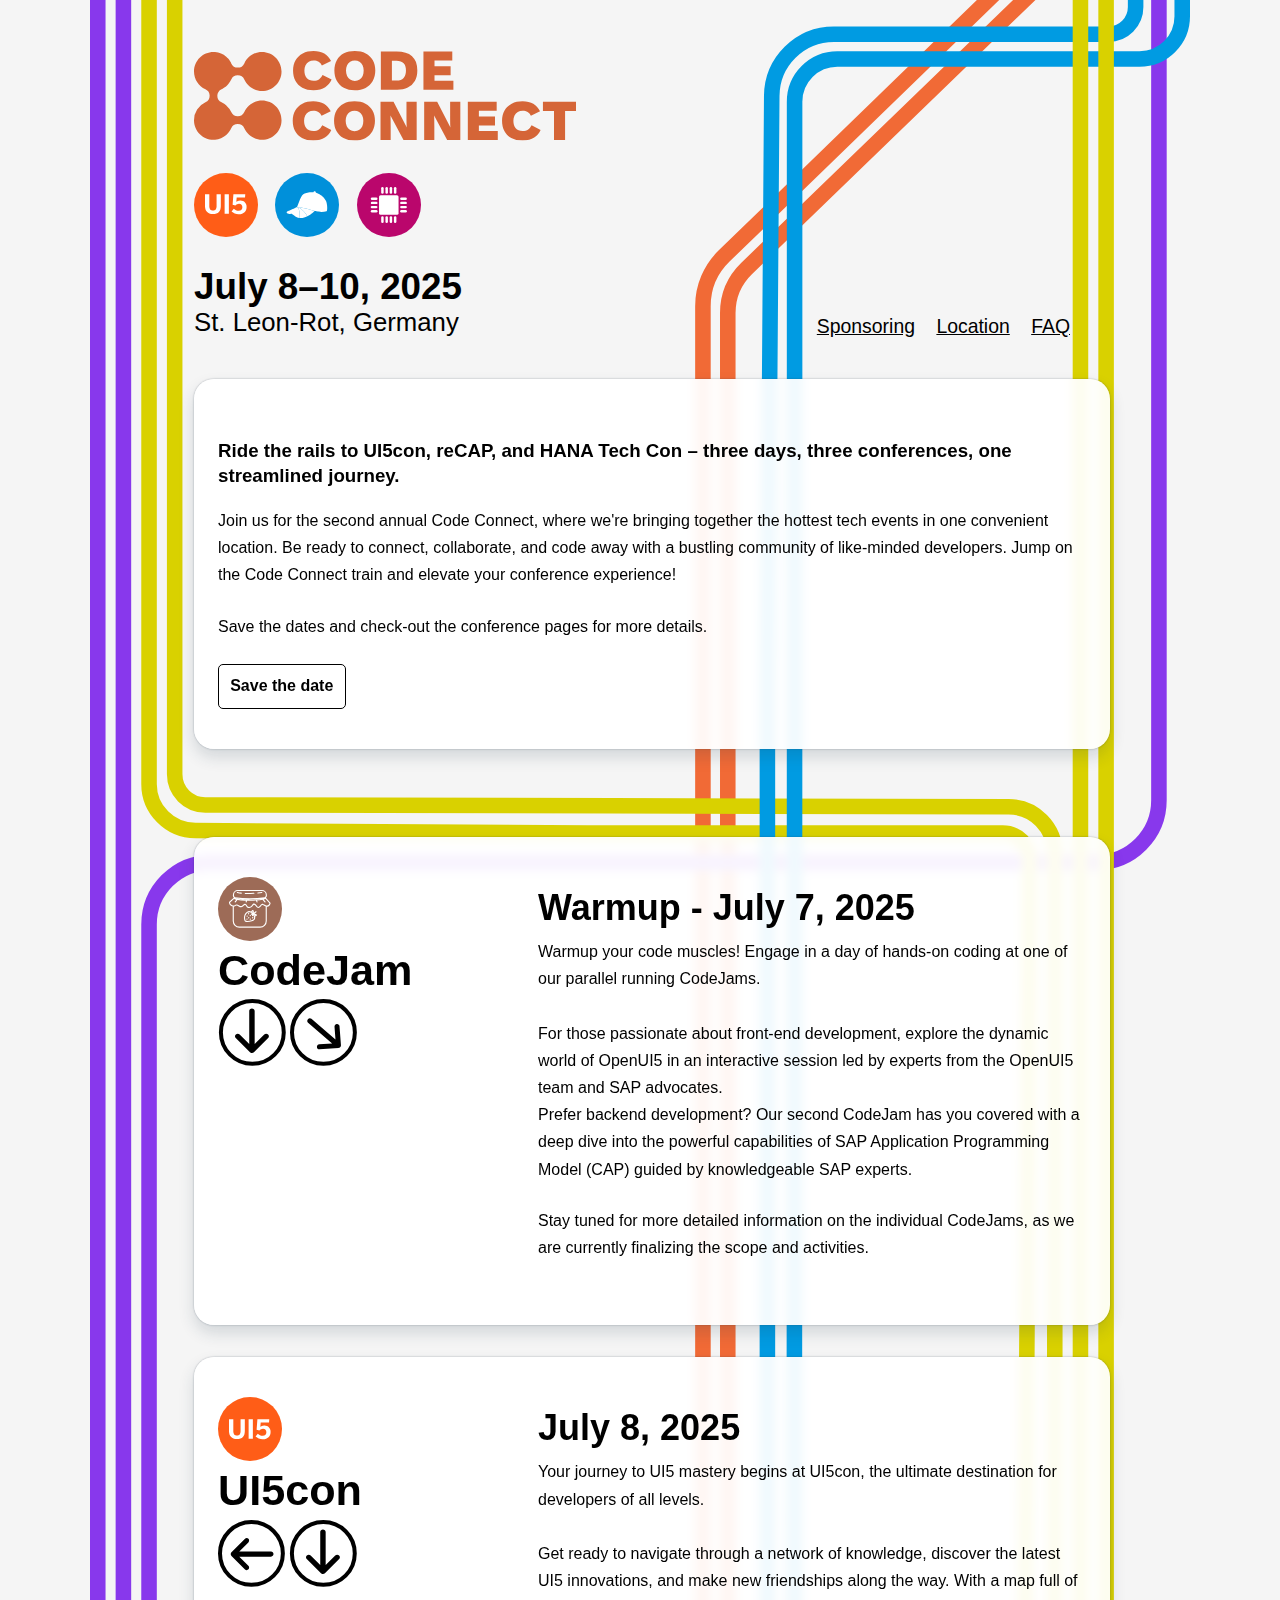
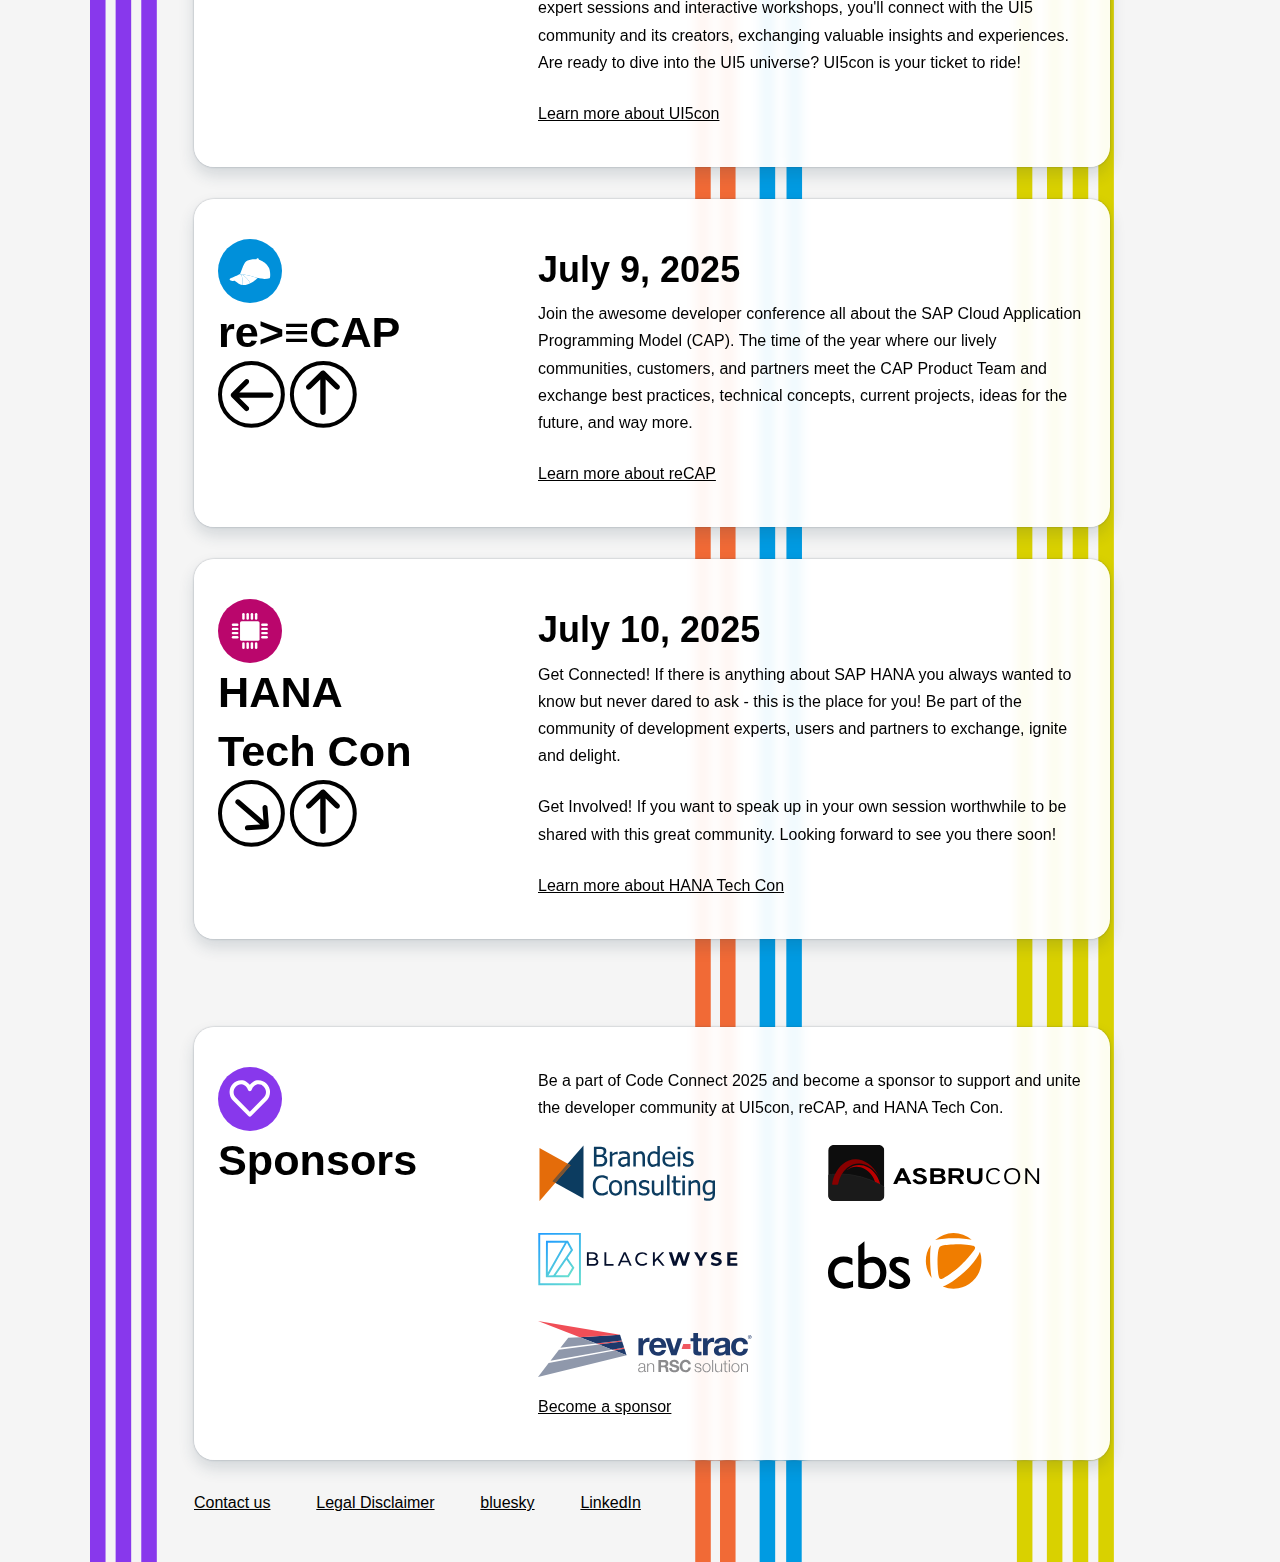
==== commit d26ea1fe: "added blackwyse as sponsor" ====
--- a/index.html
+++ b/index.html
@@ -355,6 +355,29 @@
 								</svg>
 							</a>
 
+							<a href="http://www.blackwyse.com/" rel="external nofollow" aria-label="Blackwyse" hreflang="en" target="_blank">
+								<svg xmlns="http://www.w3.org/2000/svg" fill="none" class="blackwyse" viewBox="300 250 2795 700">
+									<g clip-path="url(#blackwyse-a)">
+										<path fill="url(#blackwyse-b)" d="m812.306 877.902-484.227-.18-.249-606.625 484.227.181.249 606.624Zm-508.365 24.215 532.765-.081-.511-655.154-532.765.082.511 655.153Z"/>
+										<path fill="url(#blackwyse-c)" d="M521.335 779.074 655.592 584.21l70.44 101.53-55.832 92.081-148.865 1.253Zm-90.303.637 231.167-406.66 48.021 89.434-218.689 316.601-60.499.625ZM635.958 370.66 423.384 743.398l.07-372.632 212.504-.106Zm119.278 314.177L670.974 562.82l68.015-99.001-63.822-117.657-275.541-.149-1.464 445.497.218 12.812 285.662-2.141 71.194-117.344Z"/>
+										<path fill="currentColor" d="M1020.56 632.332c6.82-4.436 10.23-11.429 10.23-20.953 0-18.564-13.57-27.858-40.718-27.858h-54.773v55.485h54.773c13.488 0 23.658-2.225 30.488-6.674Zm-85.261-121.425v53.336h48.82c12.225 0 21.631-2.263 28.221-6.788 6.58-4.525 9.88-11.147 9.88-19.88 0-8.73-3.3-15.353-9.88-19.878-6.59-4.527-15.996-6.79-28.221-6.79h-48.82Zm111.211 75.595c5.56 7.069 8.34 15.992 8.34 26.782 0 14.444-5.44 25.557-16.32 33.341-10.87 7.772-26.71 11.66-47.505 11.66h-79.541V491.617h74.778c19.048 0 33.778 3.81 44.178 11.429 10.39 7.619 15.59 18.179 15.59 31.665 0 8.732-2.02 16.276-6.07 22.63-4.05 6.34-9.49 11.185-16.31 14.521 9.68 2.699 17.3 7.582 22.86 14.64Zm83.76-94.887h23.81v145.958h90.25v20.709h-114.06V491.615ZM1420 597.571l-35.95-81.665-35.97 81.665H1420Zm8.34 19.049h-88.59l-18.34 41.662h-24.52l75.48-166.667h23.58l75.73 166.667h-25l-18.34-41.662Zm129.88 32.498c-13.41-7.376-23.93-17.539-31.55-30.478-7.62-12.924-11.43-27.499-11.43-43.683 0-16.199 3.81-30.76 11.43-43.696 7.62-12.938 18.18-23.089 31.67-30.478 13.49-7.378 28.58-11.071 45.25-11.071 13.01 0 24.92 2.187 35.72 6.557 10.79 4.36 20 10.828 27.62 19.396l-15.47 15.008c-12.55-13.182-28.19-19.766-46.92-19.766-12.38 0-23.58 2.774-33.58 8.337-10 5.56-17.82 13.204-23.46 22.972-5.63 9.768-8.45 20.672-8.45 32.741 0 12.068 2.82 22.974 8.45 32.739 5.64 9.755 13.46 17.412 23.46 22.975 10 5.561 21.2 8.335 33.58 8.335 18.57 0 34.21-6.674 46.92-20.008l15.47 15.008c-7.62 8.566-16.87 15.074-27.74 19.523-10.88 4.45-22.82 6.661-35.84 6.661-16.67 0-31.72-3.683-45.13-11.072Zm232.72-64.881-30.48 30.952v43.093h-23.82V491.615h23.82v93.096l90.49-93.096h27.15l-71.21 75.004 75.73 91.664h-27.86l-63.82-74.046Zm410.07-92.622-54.53 166.667h-41.44l-36.67-112.858-37.86 112.859h-41.2l-54.78-166.668h40.01l37.62 117.141 39.3-117.141h35.72l38.1 118.1 38.82-118.1h36.91Zm153.33 107.619v59.051h-38.57V598.76l-64.54-107.144h40.96l44.53 74.047 44.53-74.046h37.87l-64.78 107.617Zm134.17 56.558c-12.3-3.58-22.18-8.221-29.64-13.936l13.1-29.045c7.15 5.241 15.64 9.447 25.48 12.617 9.85 3.184 19.68 4.769 29.53 4.769 10.96 0 19.05-1.636 24.29-4.883 5.24-3.259 7.85-7.582 7.85-12.976 0-3.962-1.54-7.262-4.64-9.882-3.09-2.62-7.06-4.717-11.9-6.316-4.85-1.585-11.4-3.322-19.64-5.227-12.72-3.019-23.11-6.035-31.2-9.052-8.1-3.016-15.05-7.864-20.85-14.524-5.79-6.674-8.69-15.558-8.69-26.668 0-9.676 2.62-18.447 7.86-26.31 5.25-7.861 13.13-14.088 23.7-18.689 10.56-4.604 23.46-6.904 38.7-6.904 10.63 0 21.03 1.266 31.19 3.81s19.05 6.187 26.67 10.955l-11.9 29.277c-15.4-8.719-30.81-13.092-46.2-13.092-10.81 0-18.77 1.752-23.94 5.242-5.15 3.491-7.73 8.092-7.73 13.806 0 5.715 2.98 9.96 8.92 12.735 5.96 2.786 15.05 5.522 27.28 8.219 12.69 3.018 23.09 6.034 31.19 9.052 8.1 3.016 15.04 7.772 20.83 14.28 5.8 6.506 8.7 15.315 8.7 26.424 0 9.524-2.66 18.219-7.98 26.08-5.32 7.85-13.3 14.089-23.94 18.691-10.64 4.603-23.56 6.903-38.8 6.903-13.19 0-25.93-1.79-38.24-5.356Zm306.43-28.459v30.952h-129.07v-166.67h125.97v30.951h-87.64v36.192h77.4v30.004h-77.4v38.571h90.74Z"/>
+									</g>
+									<defs>
+										<linearGradient id="blackwyse-b" x1="334.82" x2="805.194" y1="225.796" y2="923.287" gradientUnits="userSpaceOnUse">
+											<stop stop-color="#209CFF"/>
+											<stop offset="1" stop-color="#68E0CF"/>
+										</linearGradient>
+										<linearGradient id="blackwyse-c" x1="387.599" x2="687.973" y1="354.124" y2="799.531" gradientUnits="userSpaceOnUse">
+											<stop stop-color="#209CFF"/>
+											<stop offset="1" stop-color="#68E0CF"/>
+										</linearGradient>
+											<clipPath id="blackwyse-a">
+											<path fill="#fff" d="M0 0h2795v1149H0z"/>
+										</clipPath>
+									</defs>
+								</svg>
+							</a>
+
 							<a href="https://www.cbs-consulting.com/" rel="external nofollow" aria-label="Corporate Business Solutions" hreflang="en" target="_blank">
 								<svg aria-hidden="true" class="cbs" xmlns="http://www.w3.org/2000/svg" fill="none" viewBox="0 0 2350 566">
 									<path fill="currentColor" d="M170.841 504.558c-33.036 0-59.29-9.454-78.763-28.362-19.474-18.908-29.21-44.442-29.21-76.602 0-30.538 8.995-55.657 26.986-75.356 17.99-19.699 41.002-29.588 69.036-29.668 26.867 0 56.027 10.028 87.481 30.083v-66.247a283.19 283.19 0 0 0-47.685-17.237 187.242 187.242 0 0 0-43.562-4.629c-46.479 0-83.953 15.161-112.421 45.481C14.234 312.341 0 352.225 0 401.671c0 48.971 14.63 88.053 43.889 117.246 29.26 29.193 68.502 43.78 117.729 43.76a261.233 261.233 0 0 0 91.633-17.444v-61.65c-30.999 13.845-58.449 20.768-82.351 20.768M672.954 560.007a188.605 188.605 0 0 0 49.879 5.934c31.632 0 57.55-8.258 77.755-24.773a78.28 78.28 0 0 0 22.614-28.119 78.323 78.323 0 0 0 7.604-35.281c0-35.977-26.205-68.789-78.615-98.437l-22.211-12.638c-16.864-9.336-28.646-17.307-35.348-23.913-6.702-6.645-10.053-13.587-10.053-20.767a23.736 23.736 0 0 1 11.091-20.382c7.413-5.122 17.15-7.684 29.209-7.684 23.447 0 53.636 11.165 90.566 33.495v-61.59c-32.363-17.326-63.916-25.989-94.658-25.989-29.655 0-53.863 7.635-72.624 22.904a72.793 72.793 0 0 0-28.172 59.157 82.055 82.055 0 0 0 18.771 51.889c12.396 15.823 38.65 34.909 78.763 57.258 20.047 11.432 33.085 20.155 39.115 26.167a30.836 30.836 0 0 1 9.074 22.726c0 8.9-4.676 16.535-14.027 22.903a57.897 57.897 0 0 1-33.48 9.583c-12.554 0-27.984-3.817-46.291-11.452a283.098 283.098 0 0 1-53.912-30.024v66.99a334.064 334.064 0 0 0 55.009 22.043M439.216 297.3c26.195 0 47.437 9.8 63.728 29.401 16.29 19.6 24.435 45.015 24.435 76.246 0 30.775-8.708 55.953-26.126 75.534-17.417 19.58-39.915 29.38-67.494 29.4a224.1 224.1 0 0 1-65.24-9.583V328.065c23.941-20.49 47.517-30.745 70.726-30.765M306.333 543.097c13.187 6.625 30.979 12.094 53.379 16.406A338.494 338.494 0 0 0 423.795 566c50.572 0 90.951-14.982 121.14-44.946 30.188-29.965 45.273-70.253 45.253-120.867 0-47.171-12.643-85.799-37.929-115.882-25.285-30.083-57.905-45.124-97.86-45.124-30.544 0-59.211 9.8-85.999 29.401V83.07l-62.275 51.77.208 408.257Z"/>
--- a/css/common.css
+++ b/css/common.css
@@ -1099,6 +1099,10 @@
 	color: #000;
 }
 
+svg.blackwyse {
+	color: #05102D;
+}
+
 @media (prefers-color-scheme: dark) {
 
 	.sponsors-badge.diamond,
@@ -1119,4 +1123,8 @@
 	svg.cbs {
 		color: #fff;
 	}
+
+	svg.blackwyse {
+		color: #fff;
+	}
 }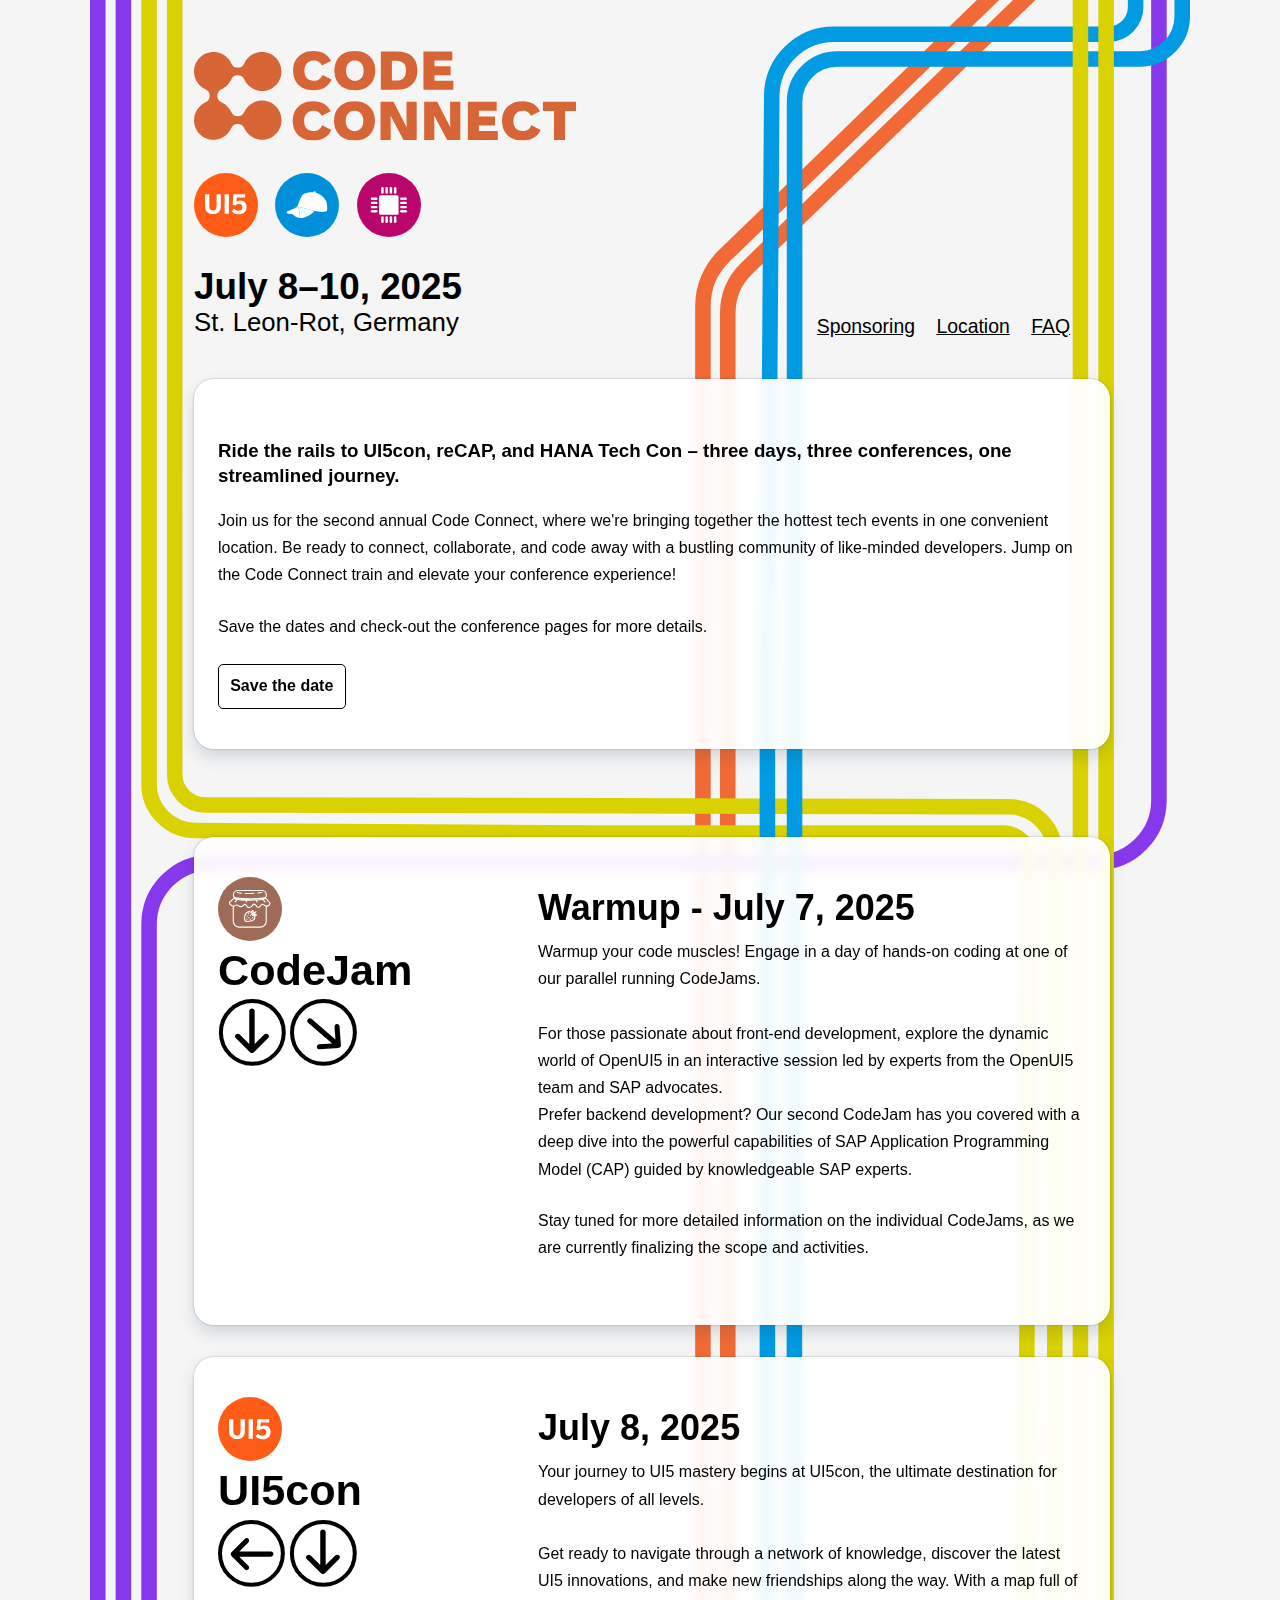
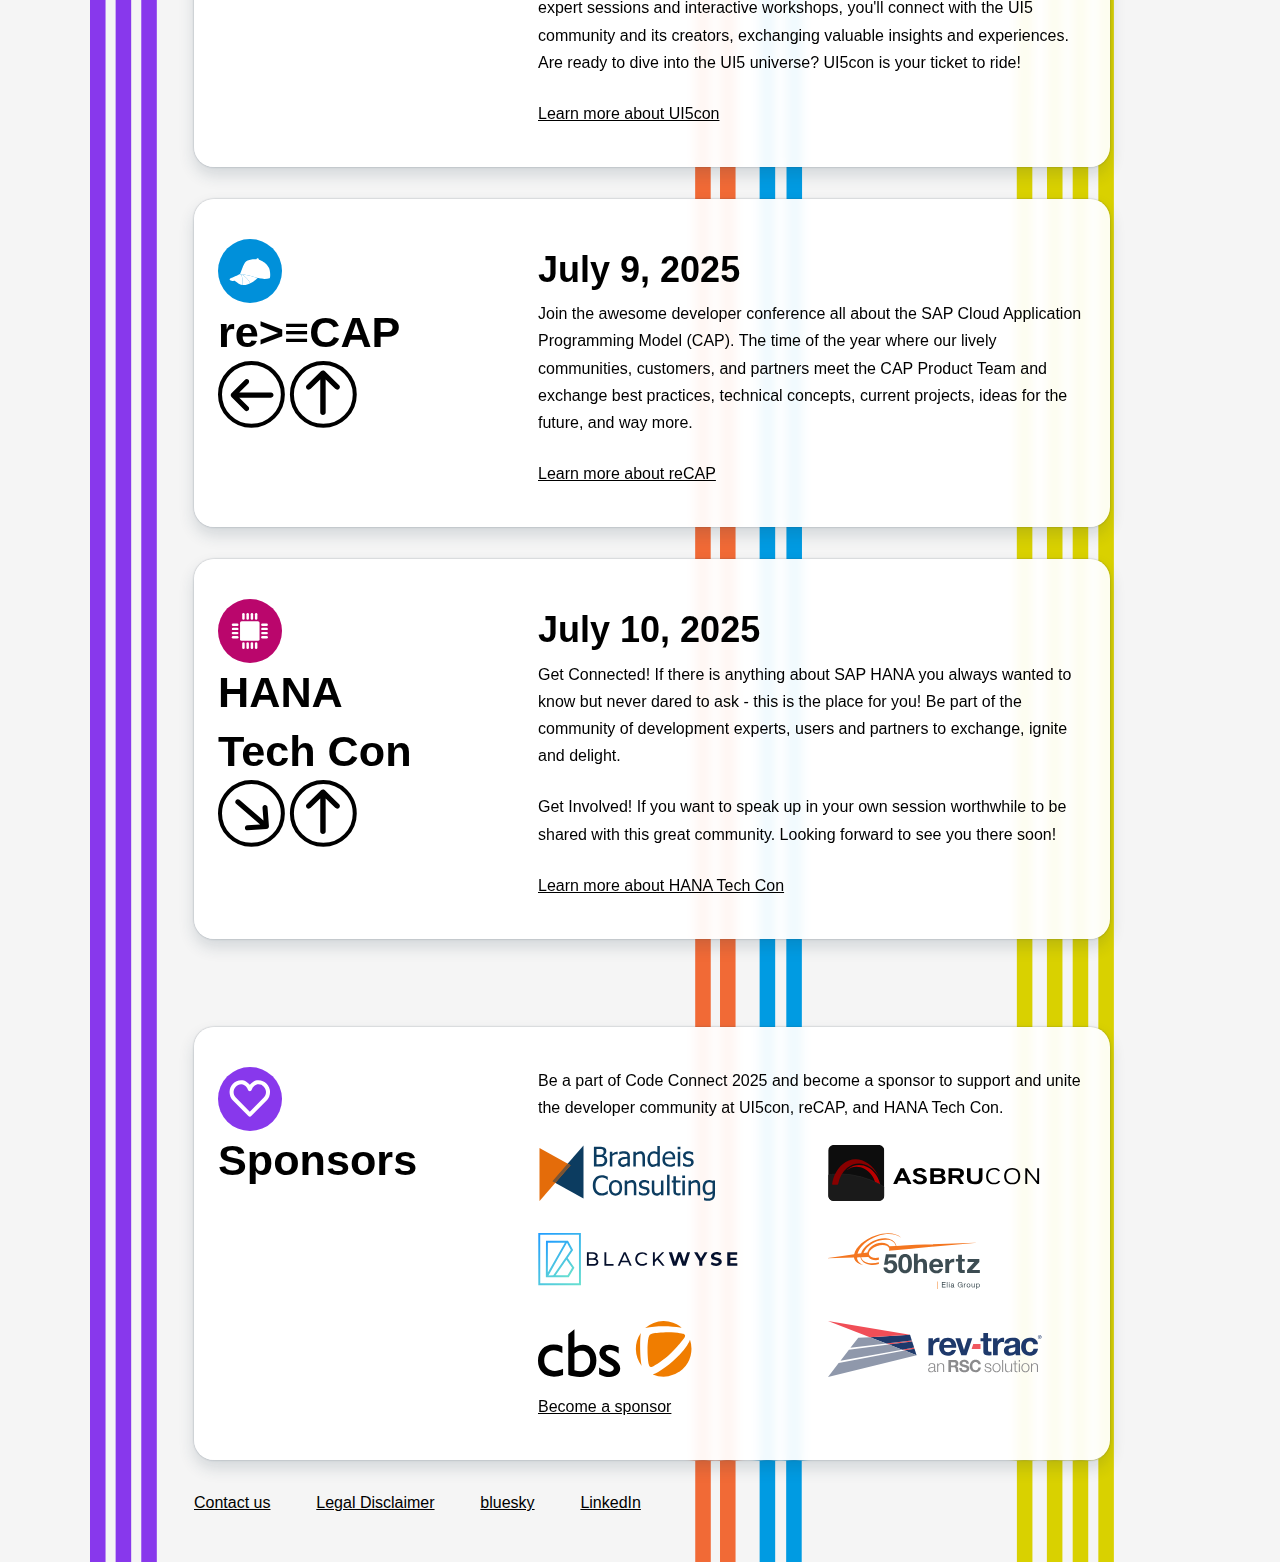
==== commit 8f998abb: "added 50hertz as sponsor" ====
--- a/index.html
+++ b/index.html
@@ -378,6 +378,15 @@
 								</svg>
 							</a>
 
+							<a href="https://www.50hertz.com" rel="external nofollow" aria-label="50hertz" hreflang="en" target="_blank">
+								<svg xmlns="http://www.w3.org/2000/svg" class="fiftyhertz" xml:space="preserve" fill-rule="evenodd" stroke-linejoin="round" stroke-miterlimit="2" clip-rule="evenodd" viewBox="0 0 310 114">
+									<path fill="#f38228" d="M221.981 98.761h1.038V114h-1.038z"/>
+									<path fill="currentColor" d="M231.9 99.857h7.513v1.219h-6.067v3.461h5.656v1.217h-5.656v3.764h6.112v1.22H231.9V99.857ZM241.911 99.857h1.295v10.881h-1.295zM246.135 102.86h1.295v7.878h-1.295v-7.878Zm1.295-1.418h-1.295v-1.585h1.295v1.585ZM255.154 106.67c-1.008.747-3.93.013-3.93 1.951 0 .851.73 1.157 1.523 1.157 1.706 0 2.407-1.053 2.407-1.783v-1.325Zm2.104 4.038c-.231.137-.549.213-.93.213-.672 0-1.096-.366-1.096-1.22-.717.854-1.676 1.22-2.775 1.22-1.433 0-2.606-.624-2.606-2.209 0-1.785 1.324-2.179 2.668-2.423 1.416-.29 2.649-.17 2.649-1.158 0-1.145-.943-1.312-1.752-1.312-1.097 0-1.902.336-1.967 1.494h-1.295c.078-1.95 1.572-2.636 3.34-2.636 1.416 0 2.955.32 2.955 2.164v4.053c0 .611 0 .884.41.884.124 0 .259-.032.399-.077v1.007ZM272.723 109.381c-.852 1.129-2.225 1.615-3.488 1.615-3.246 0-5.179-2.636-5.179-5.484 0-3.17 1.735-5.913 5.179-5.913 2.362 0 4.283 1.066 4.678 3.611h-1.448c-.29-1.645-1.602-2.392-3.23-2.392-2.638 0-3.734 2.3-3.734 4.616 0 2.271 1.311 4.344 3.734 4.344 2.257 0 3.566-1.555 3.488-3.552h-3.472v-1.219h4.77v5.731h-.917l-.381-1.357ZM276.731 102.86h1.22v1.66h.032c.623-1.281 1.494-1.888 2.894-1.843v1.371c-2.088 0-2.851 1.173-2.851 3.183v3.507h-1.295v-7.878ZM286.089 109.778c1.356 0 2.453-1.066 2.453-2.971s-1.097-2.988-2.453-2.988c-1.357 0-2.453 1.083-2.453 2.988s1.096 2.971 2.453 2.971Zm0-7.101c2.499 0 3.823 1.814 3.823 4.13 0 2.3-1.324 4.114-3.823 4.114-2.501 0-3.826-1.814-3.826-4.114 0-2.316 1.325-4.13 3.826-4.13ZM298.797 110.738h-1.217v-1.25h-.032c-.548.976-1.419 1.433-2.561 1.433-2.071 0-2.711-1.188-2.711-2.881v-5.18h1.295v5.333c0 .976.608 1.585 1.599 1.585 1.572 0 2.332-1.053 2.332-2.469v-4.449h1.295v7.878ZM305.291 103.819c-1.752 0-2.407 1.508-2.407 2.972 0 1.54.698 2.987 2.482 2.987 1.768 0 2.364-1.51 2.364-3.049 0-1.477-.762-2.91-2.439-2.91Zm-3.659-.959h1.295v1.067h.032c.427-.871 1.418-1.25 2.515-1.25 2.422 0 3.627 1.918 3.627 4.143 0 2.241-1.188 4.101-3.598 4.101-.792 0-1.98-.304-2.544-1.234h-.032v4.068h-1.295V102.86Z"/>
+									<path fill="currentColor" d="M138.98 49.817h-15.612l-1.51 8.584.108.108c2.053-2.102 4.43-2.916 7.399-2.916 7.455 0 11.668 5.788 11.668 12.861 0 7.774-6.427 13.77-14.043 13.606-7.348 0-13.938-4.046-14.046-11.988h7.67c.382 3.35 2.862 5.674 6.209 5.674 4.001 0 6.54-3.513 6.54-7.292 0-3.943-2.434-7.073-6.54-7.073-2.751 0-4.263.967-5.773 3.023h-6.916l3.726-20.906h21.12v6.319ZM156.966 75.746c6.265 0 6.265-9.239 6.265-13.503 0-3.944 0-13.183-6.265-13.183-6.155 0-6.155 9.239-6.155 13.183 0 4.264 0 13.503 6.155 13.503Zm0-33.003c7.563 0 13.938 4.75 13.938 19.5 0 15.065-6.375 19.817-13.938 19.817-7.456 0-13.826-4.752-13.826-19.817 0-14.75 6.37-19.5 13.826-19.5ZM174.993 42.227h7.773v14.72h.162c1.974-3.169 5.365-4.704 8.261-4.704 8.27 0 10.349 4.654 10.349 11.661v17.404h-7.769V65.322c0-4.648-1.371-6.951-4.985-6.951-4.213 0-6.018 2.354-6.018 8.101v14.836h-7.773V42.227ZM226.495 64.121c-.709-3.938-2.407-6.021-6.184-6.021-4.922 0-6.347 3.829-6.455 6.021h12.639Zm-12.639 4.925c.218 4.927 2.628 7.171 6.949 7.171 3.119 0 5.636-1.913 6.133-3.668h6.838c-2.192 6.68-6.838 9.522-13.243 9.522-8.923 0-14.452-6.125-14.452-14.884 0-8.485 5.86-14.944 14.452-14.944 9.632 0 14.285 8.101 13.738 16.803h-20.415ZM238.867 53.012h7.389v5.252h.11c1.421-3.56 5.252-6.021 9.032-6.021.546 0 1.205.111 1.696.274v7.222c-.709-.156-1.862-.266-2.791-.266-5.697 0-7.663 4.098-7.663 9.084v12.751h-7.773V53.012ZM272.749 53.012h5.693v5.195h-5.693v14.015c0 2.625.656 3.28 3.283 3.28.822 0 1.588-.052 2.41-.215v6.077c-1.313.215-3.014.274-4.543.274-4.763 0-8.922-1.096-8.922-6.737V58.207h-4.708v-5.195h4.708v-8.485h7.772v8.485ZM283.146 75.45l14.727-16.582h-13.63v-5.856h23.863v5.856l-14.72 16.582h15.758v5.858h-25.998V75.45Z"/>
+									<path fill="#f47620" d="M125.445 27.176c-4.14-7.442-16.219-9.796-27.983-5.164-8.208 3.229-14.185 9.055-16.377 15.081a15.582 15.582 0 0 0-.965 2.512l-7.81 1.118c.701-1.844 1.665-3.727 2.949-5.626 11.097-16.362 30.837-23.401 47.225-21.198 8.982 1.203 13.945 6.431 15.586 12.471l-12.625.806Zm174.806-7.496-121.292 4.484-25.476 1.378-6.256.336-7.865.439c-2.034-8.161-8.581-13.87-19.094-15.286-17.034-2.286-36.658 7.44-46.792 19.493-2.853 3.387-5.728 8.501-5.868 10.868l-7.501 1.06c3.938-14.478 20.102-29.317 41.284-36.337 19.516-6.475 37.878-4.516 47.721 3.786-9.03-9.914-29.72-12.386-52.012-4.997-23.157 7.686-40.696 23.575-43.809 38.301l-24.42 3.75L0 51.099v.139l52.895-1.443c.07.624.153 1.244.277 1.852 1.599 7.729 10.205 11.66 18.767 14.194-5.212-3.09-11.091-6.373-12.327-12.381a21.065 21.065 0 0 1-.424-3.622l3.63-.313 3.285-.103c1.29 8.012 9.517 14.726 21.537 15.588 5.201.368 10.637-.312 15.943-1.768v-3.538c-5.304 1.429-11.15 2.087-17.523 1.746-10.258-.537-16.642-5.44-18.638-12.049l14.793-.409c.226.231.487.435.763.634 4.082 4.775 12.042 6.698 20.605 5.008v-4.675c-9.586 2.028-18.055-.212-19.876-5.674-2.082-6.239 5.3-14.328 16.491-18.06 11.191-3.735 21.95-1.703 24.031 4.541.58 1.727.408 3.599-.35 5.483l46.642-4.425 8.384-.808L303.211 19.68h-2.96Z"/>
+								</svg>
+							</a>
+
 							<a href="https://www.cbs-consulting.com/" rel="external nofollow" aria-label="Corporate Business Solutions" hreflang="en" target="_blank">
 								<svg aria-hidden="true" class="cbs" xmlns="http://www.w3.org/2000/svg" fill="none" viewBox="0 0 2350 566">
 									<path fill="currentColor" d="M170.841 504.558c-33.036 0-59.29-9.454-78.763-28.362-19.474-18.908-29.21-44.442-29.21-76.602 0-30.538 8.995-55.657 26.986-75.356 17.99-19.699 41.002-29.588 69.036-29.668 26.867 0 56.027 10.028 87.481 30.083v-66.247a283.19 283.19 0 0 0-47.685-17.237 187.242 187.242 0 0 0-43.562-4.629c-46.479 0-83.953 15.161-112.421 45.481C14.234 312.341 0 352.225 0 401.671c0 48.971 14.63 88.053 43.889 117.246 29.26 29.193 68.502 43.78 117.729 43.76a261.233 261.233 0 0 0 91.633-17.444v-61.65c-30.999 13.845-58.449 20.768-82.351 20.768M672.954 560.007a188.605 188.605 0 0 0 49.879 5.934c31.632 0 57.55-8.258 77.755-24.773a78.28 78.28 0 0 0 22.614-28.119 78.323 78.323 0 0 0 7.604-35.281c0-35.977-26.205-68.789-78.615-98.437l-22.211-12.638c-16.864-9.336-28.646-17.307-35.348-23.913-6.702-6.645-10.053-13.587-10.053-20.767a23.736 23.736 0 0 1 11.091-20.382c7.413-5.122 17.15-7.684 29.209-7.684 23.447 0 53.636 11.165 90.566 33.495v-61.59c-32.363-17.326-63.916-25.989-94.658-25.989-29.655 0-53.863 7.635-72.624 22.904a72.793 72.793 0 0 0-28.172 59.157 82.055 82.055 0 0 0 18.771 51.889c12.396 15.823 38.65 34.909 78.763 57.258 20.047 11.432 33.085 20.155 39.115 26.167a30.836 30.836 0 0 1 9.074 22.726c0 8.9-4.676 16.535-14.027 22.903a57.897 57.897 0 0 1-33.48 9.583c-12.554 0-27.984-3.817-46.291-11.452a283.098 283.098 0 0 1-53.912-30.024v66.99a334.064 334.064 0 0 0 55.009 22.043M439.216 297.3c26.195 0 47.437 9.8 63.728 29.401 16.29 19.6 24.435 45.015 24.435 76.246 0 30.775-8.708 55.953-26.126 75.534-17.417 19.58-39.915 29.38-67.494 29.4a224.1 224.1 0 0 1-65.24-9.583V328.065c23.941-20.49 47.517-30.745 70.726-30.765M306.333 543.097c13.187 6.625 30.979 12.094 53.379 16.406A338.494 338.494 0 0 0 423.795 566c50.572 0 90.951-14.982 121.14-44.946 30.188-29.965 45.273-70.253 45.253-120.867 0-47.171-12.643-85.799-37.929-115.882-25.285-30.083-57.905-45.124-97.86-45.124-30.544 0-59.211 9.8-85.999 29.401V83.07l-62.275 51.77.208 408.257Z"/>
--- a/css/common.css
+++ b/css/common.css
@@ -1103,6 +1103,11 @@
 	color: #05102D;
 }
 
+svg.fiftyhertz {
+	max-width: 90%;
+	color: #3c4c52;
+}
+
 @media (prefers-color-scheme: dark) {
 
 	.sponsors-badge.diamond,
@@ -1127,4 +1132,8 @@
 	svg.blackwyse {
 		color: #fff;
 	}
+
+	svg.fiftyhertz {
+		color: #fff;
+	}
 }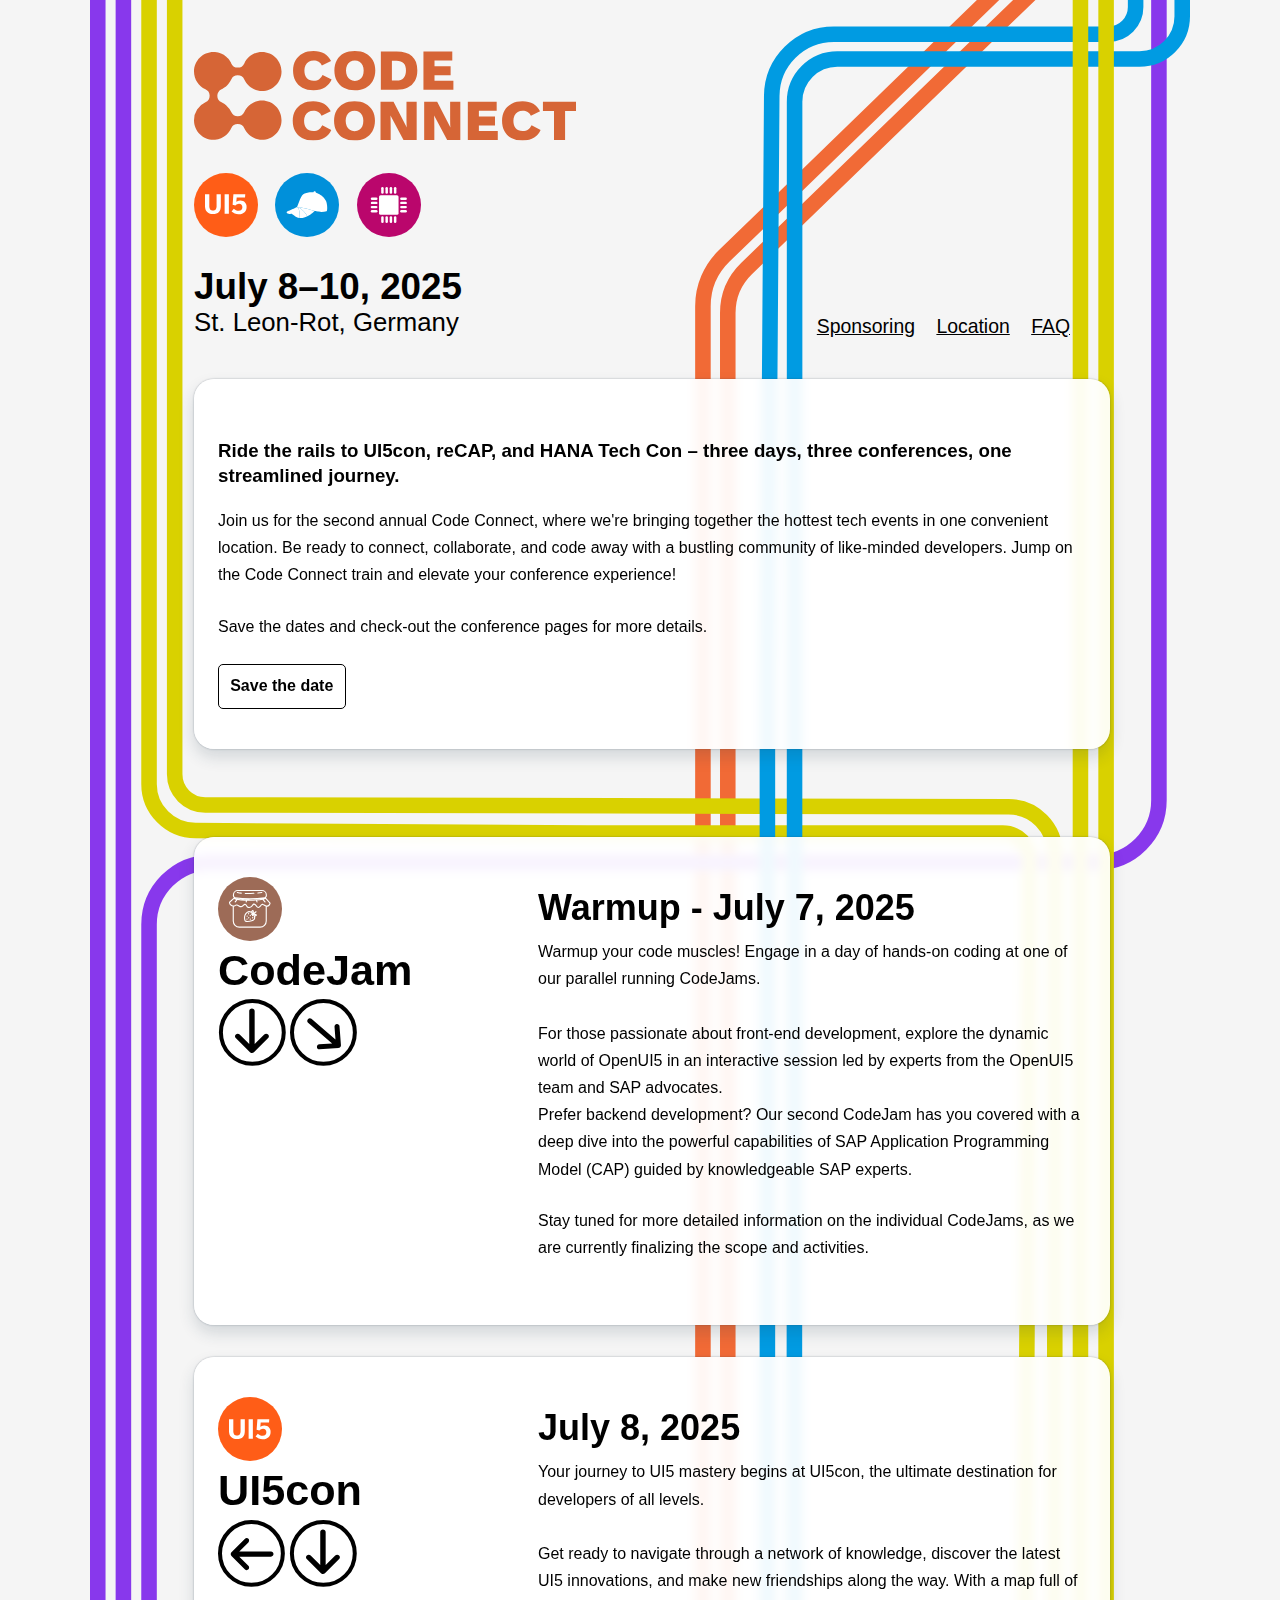
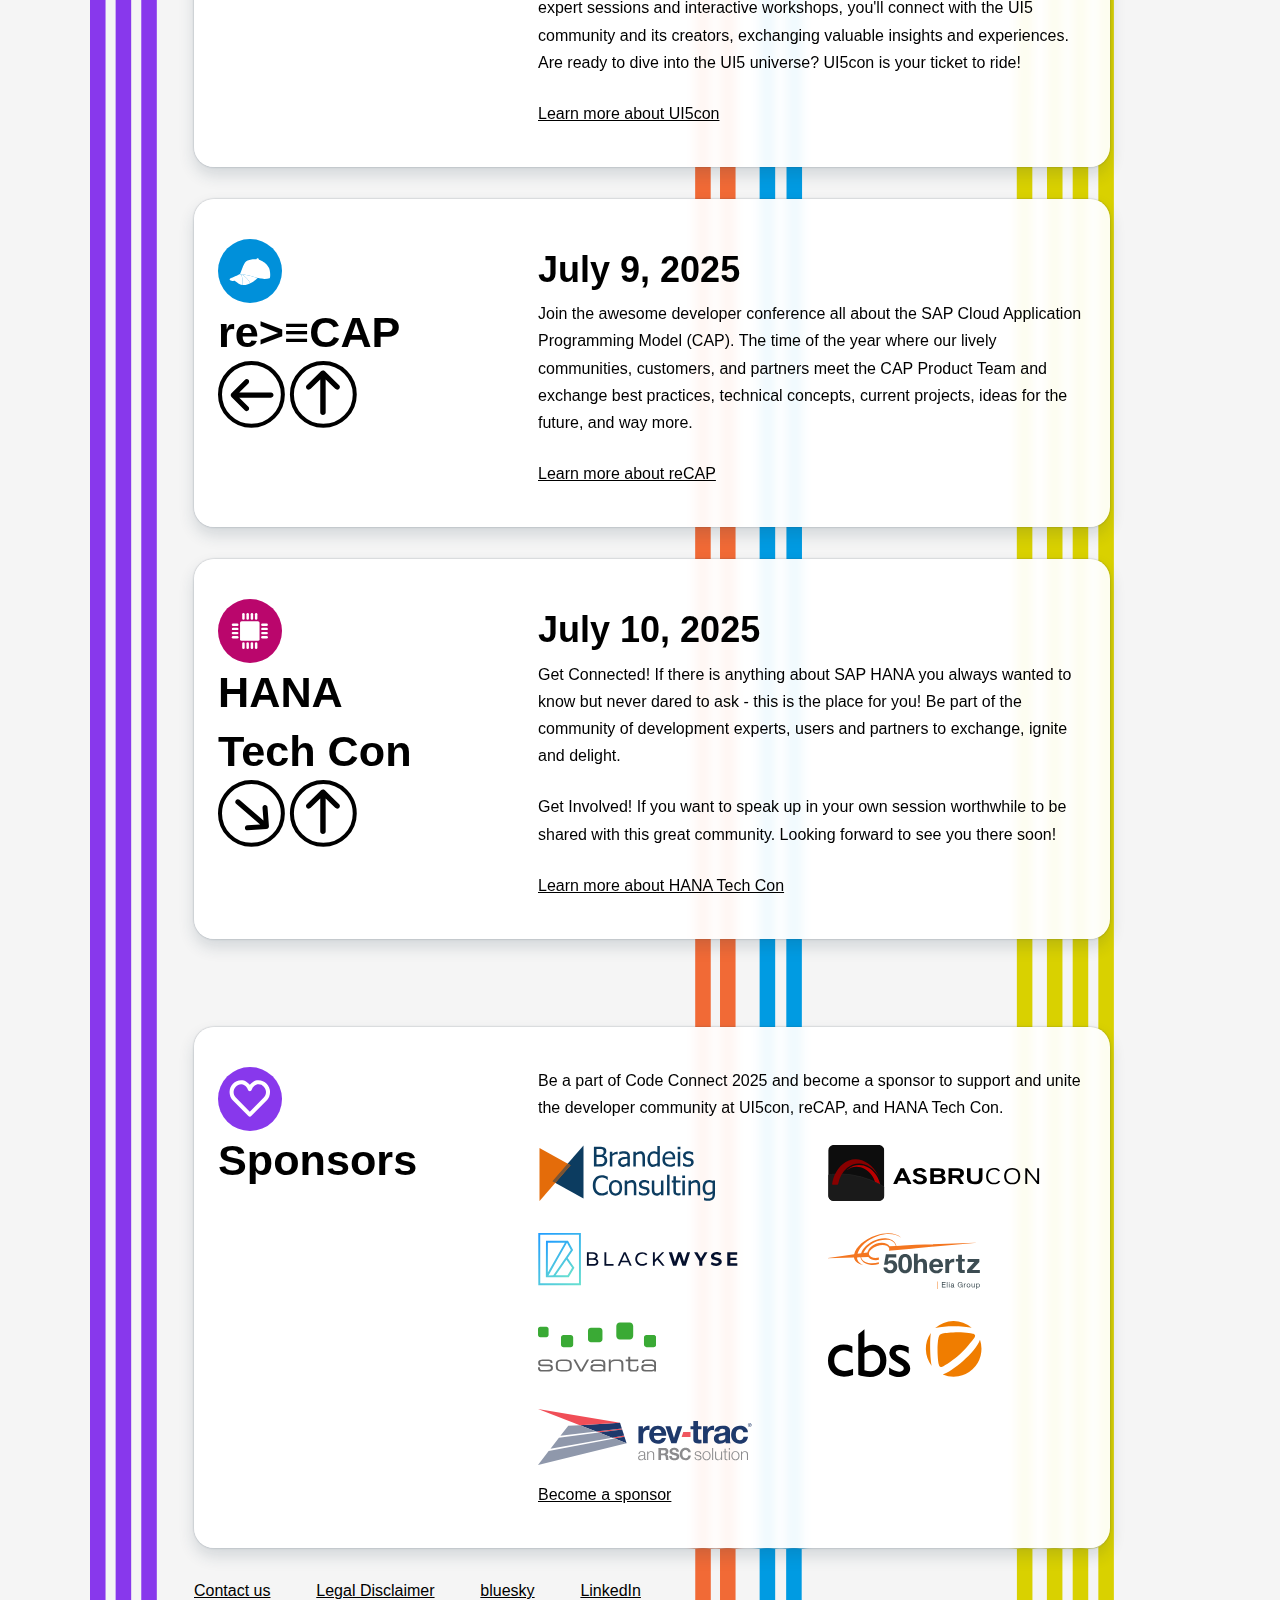
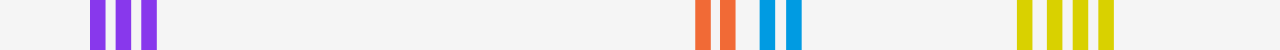
==== commit 5c6b5a08: "added sovanta as sponsor" ====
--- a/index.html
+++ b/index.html
@@ -387,6 +387,17 @@
 								</svg>
 							</a>
 
+
+							<a href="https://sovanta.com" rel="external nofollow" aria-label="Sovanta" hreflang="en" target="_blank">
+								<svg xmlns="http://www.w3.org/2000/svg" class="sovanta" viewBox="0 30 380 180">
+									<path fill="currentColor"
+											d="M.1 179H6v1.8c0 4.7 2.5 6.6 9 6.6h13.7c9.6 0 12.7-.4 12.7-6v-.3c0-3.7-1.1-5.7-8.7-5.7H13.1c-9 0-12.4-2.9-12.4-10.1V163c0-6.2 3.5-9.6 19.3-9.6h9.8c14.5 0 16.5 4.2 16.5 9.5v2h-5.9v-.4c0-5.8-3.9-5.9-10.9-5.9H18.3c-9.2 0-11.2.9-11.2 5.2v1.4c0 3.1 1.1 4.9 7.8 4.9h16.9c9.6 0 16.2 1 16.2 11.2 0 10.8-9.8 11.2-17.7 11.2H18.5C9 192.5.1 192.5.1 181v-2.3.3ZM102.1 169.3c0-8.8-5.2-10.6-12.7-10.6H76.3c-7.4 0-12.7 1.7-12.7 10.6v7.6c0 8.8 5.2 10.6 12.7 10.6h13.1c7.4 0 12.7-1.7 12.7-10.6v-7.6Zm-44.8-.4c0-12.5 8.8-15.4 21-15.4h9.2c12.2 0 21 2.9 21 15.4v8.3c0 12.5-8.9 15.4-21 15.4h-9.2c-12.2 0-21-2.9-21-15.4v-8.3ZM113.7 154.1h6.8l18.5 32.7 18.4-32.7h6.8l-21.4 38h-7.7l-21.4-38zM210 180.2c0-5.2-4.6-5.9-14.5-5.9h-9.8c-8.3 0-10.6 1.2-10.6 5.9v1.2c0 4.2 1.5 6 10.3 6h8.5c11.7 0 16.1-.8 16.1-5.6v-1.7Zm0 8.1h-.1c-1.7 3.5-3.7 4.4-13.6 4.4H181c-9.7 0-12.2-4.2-12.2-11.4v-2.5c0-8.6 6.1-9.7 17.3-9.7h10.2c8.3 0 11.3.9 13.6 4.5h.1v-7.1c0-6.9-4.3-7.8-14.1-7.8h-9.4c-8.1 0-9.6 1.9-9.6 5.1v1.3h-6.4v-1.8c0-6.9 4.4-9.8 15.8-9.8h10.1c11.9 0 20 1.8 20 13.1v25.5H210v-3.8ZM227.7 154.1h5.9v6.6h.1c2.4-5.9 7.4-7.1 15.3-7.1h9.6c12 0 15.8 6 15.8 12.9v25.7H268V168c0-5.6-1.6-9.3-14-9.3h-1.6c-15 0-18.4 2.8-18.4 11.8v21.6h-6.4v-38ZM290.1 159.3h-8.3v-5.2h8.3v-9h6.4v9h25.4v5.2h-25.4v18.9c0 7.1 2.5 9.3 9.5 9.3h2c8.5 0 9.8-1.8 9.8-9.8v-2.8h5.2v4.2c0 7.6-.7 13.6-14.6 13.6h-3.5c-12 0-14.8-5.8-14.8-12v-21.4ZM373.4 180.2c0-5.2-4.6-5.9-14.5-5.9h-9.8c-8.3 0-10.6 1.2-10.6 5.9v1.2c0 4.2 1.5 6 10.2 6h8.5c11.7 0 16.1-.8 16.1-5.6v-1.7Zm0 8.1h-.1c-1.7 3.5-3.7 4.4-13.6 4.4h-15.3c-9.7 0-12.2-4.2-12.2-11.4v-2.5c0-8.6 6.1-9.7 17.3-9.7h10.2c8.3 0 11.3.9 13.6 4.5h.1v-7.1c0-6.9-4.3-7.8-14.1-7.8h-9.4c-8.1 0-9.6 1.9-9.6 5.1v1.3h-6.4v-1.8c0-6.9 4.4-9.8 15.8-9.8h10.1c11.9 0 20 1.8 20 13.1v25.5h-6.4v-3.8Z" />
+									<path fill="#3aaa35"
+											d="M34 75.3c0 3.9-3.1 7-7 7H7.1c-3.9 0-7-3.1-7-7V55.4c0-3.9 3.1-7 7-7H27c3.9 0 7 3.1 7 7v19.9ZM207.2 88.4c0 5.3-4.3 9.6-9.6 9.6h-27.3c-5.3 0-9.6-4.3-9.6-9.6V61.1c0-5.3 4.3-9.6 9.6-9.6h27.3c5.3 0 9.6 4.3 9.6 9.6v27.3ZM113.1 106.1c0 4.5-3.7 8.1-8.1 8.1H82c-4.5 0-8.1-3.7-8.1-8.1v-23c0-4.5 3.7-8.1 8.1-8.1h23c4.5 0 8.1 3.7 8.1 8.1v23ZM306 77.9c0 6.2-5 11.2-11.2 11.2h-31.9c-6.2 0-11.2-5-11.2-11.2V46c0-6.2 5-11.2 11.2-11.2h31.9c6.2 0 11.2 5 11.2 11.2v31.9ZM379.8 105.9c0 4.5-3.6 8.1-8.1 8.1h-23c-4.5 0-8.1-3.6-8.1-8.1v-23c0-4.5 3.6-8.1 8.1-8.1h23c4.5 0 8.1 3.6 8.1 8.1v23Z" />
+								</svg>
+							</a>
+
+
 							<a href="https://www.cbs-consulting.com/" rel="external nofollow" aria-label="Corporate Business Solutions" hreflang="en" target="_blank">
 								<svg aria-hidden="true" class="cbs" xmlns="http://www.w3.org/2000/svg" fill="none" viewBox="0 0 2350 566">
 									<path fill="currentColor" d="M170.841 504.558c-33.036 0-59.29-9.454-78.763-28.362-19.474-18.908-29.21-44.442-29.21-76.602 0-30.538 8.995-55.657 26.986-75.356 17.99-19.699 41.002-29.588 69.036-29.668 26.867 0 56.027 10.028 87.481 30.083v-66.247a283.19 283.19 0 0 0-47.685-17.237 187.242 187.242 0 0 0-43.562-4.629c-46.479 0-83.953 15.161-112.421 45.481C14.234 312.341 0 352.225 0 401.671c0 48.971 14.63 88.053 43.889 117.246 29.26 29.193 68.502 43.78 117.729 43.76a261.233 261.233 0 0 0 91.633-17.444v-61.65c-30.999 13.845-58.449 20.768-82.351 20.768M672.954 560.007a188.605 188.605 0 0 0 49.879 5.934c31.632 0 57.55-8.258 77.755-24.773a78.28 78.28 0 0 0 22.614-28.119 78.323 78.323 0 0 0 7.604-35.281c0-35.977-26.205-68.789-78.615-98.437l-22.211-12.638c-16.864-9.336-28.646-17.307-35.348-23.913-6.702-6.645-10.053-13.587-10.053-20.767a23.736 23.736 0 0 1 11.091-20.382c7.413-5.122 17.15-7.684 29.209-7.684 23.447 0 53.636 11.165 90.566 33.495v-61.59c-32.363-17.326-63.916-25.989-94.658-25.989-29.655 0-53.863 7.635-72.624 22.904a72.793 72.793 0 0 0-28.172 59.157 82.055 82.055 0 0 0 18.771 51.889c12.396 15.823 38.65 34.909 78.763 57.258 20.047 11.432 33.085 20.155 39.115 26.167a30.836 30.836 0 0 1 9.074 22.726c0 8.9-4.676 16.535-14.027 22.903a57.897 57.897 0 0 1-33.48 9.583c-12.554 0-27.984-3.817-46.291-11.452a283.098 283.098 0 0 1-53.912-30.024v66.99a334.064 334.064 0 0 0 55.009 22.043M439.216 297.3c26.195 0 47.437 9.8 63.728 29.401 16.29 19.6 24.435 45.015 24.435 76.246 0 30.775-8.708 55.953-26.126 75.534-17.417 19.58-39.915 29.38-67.494 29.4a224.1 224.1 0 0 1-65.24-9.583V328.065c23.941-20.49 47.517-30.745 70.726-30.765M306.333 543.097c13.187 6.625 30.979 12.094 53.379 16.406A338.494 338.494 0 0 0 423.795 566c50.572 0 90.951-14.982 121.14-44.946 30.188-29.965 45.273-70.253 45.253-120.867 0-47.171-12.643-85.799-37.929-115.882-25.285-30.083-57.905-45.124-97.86-45.124-30.544 0-59.211 9.8-85.999 29.401V83.07l-62.275 51.77.208 408.257Z"/>
--- a/css/common.css
+++ b/css/common.css
@@ -1108,6 +1108,11 @@
 	color: #3c4c52;
 }
 
+svg.sovanta {
+	color: #686868;
+	max-width: 85%;
+}
+
 @media (prefers-color-scheme: dark) {
 
 	.sponsors-badge.diamond,
@@ -1136,4 +1141,8 @@
 	svg.fiftyhertz {
 		color: #fff;
 	}
+
+	svg.sovanta {
+		color: #fff;
+	}
 }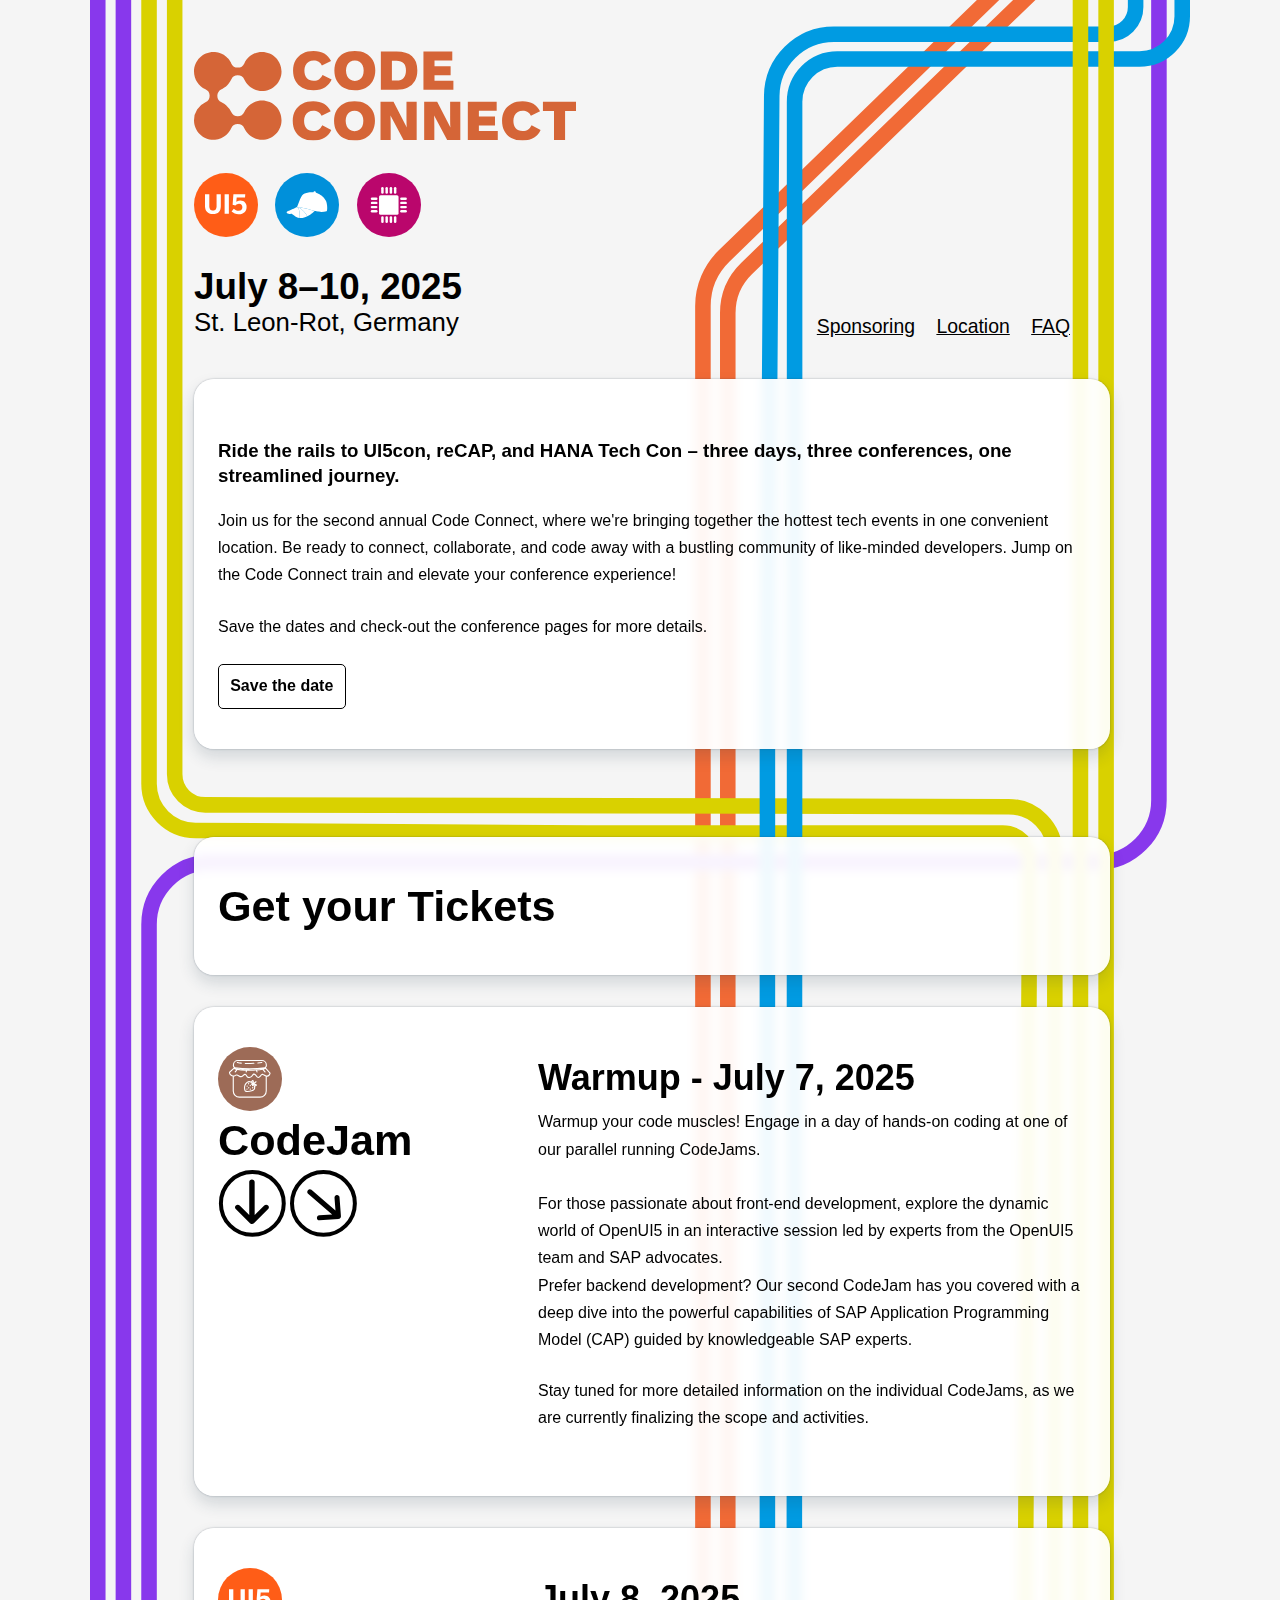
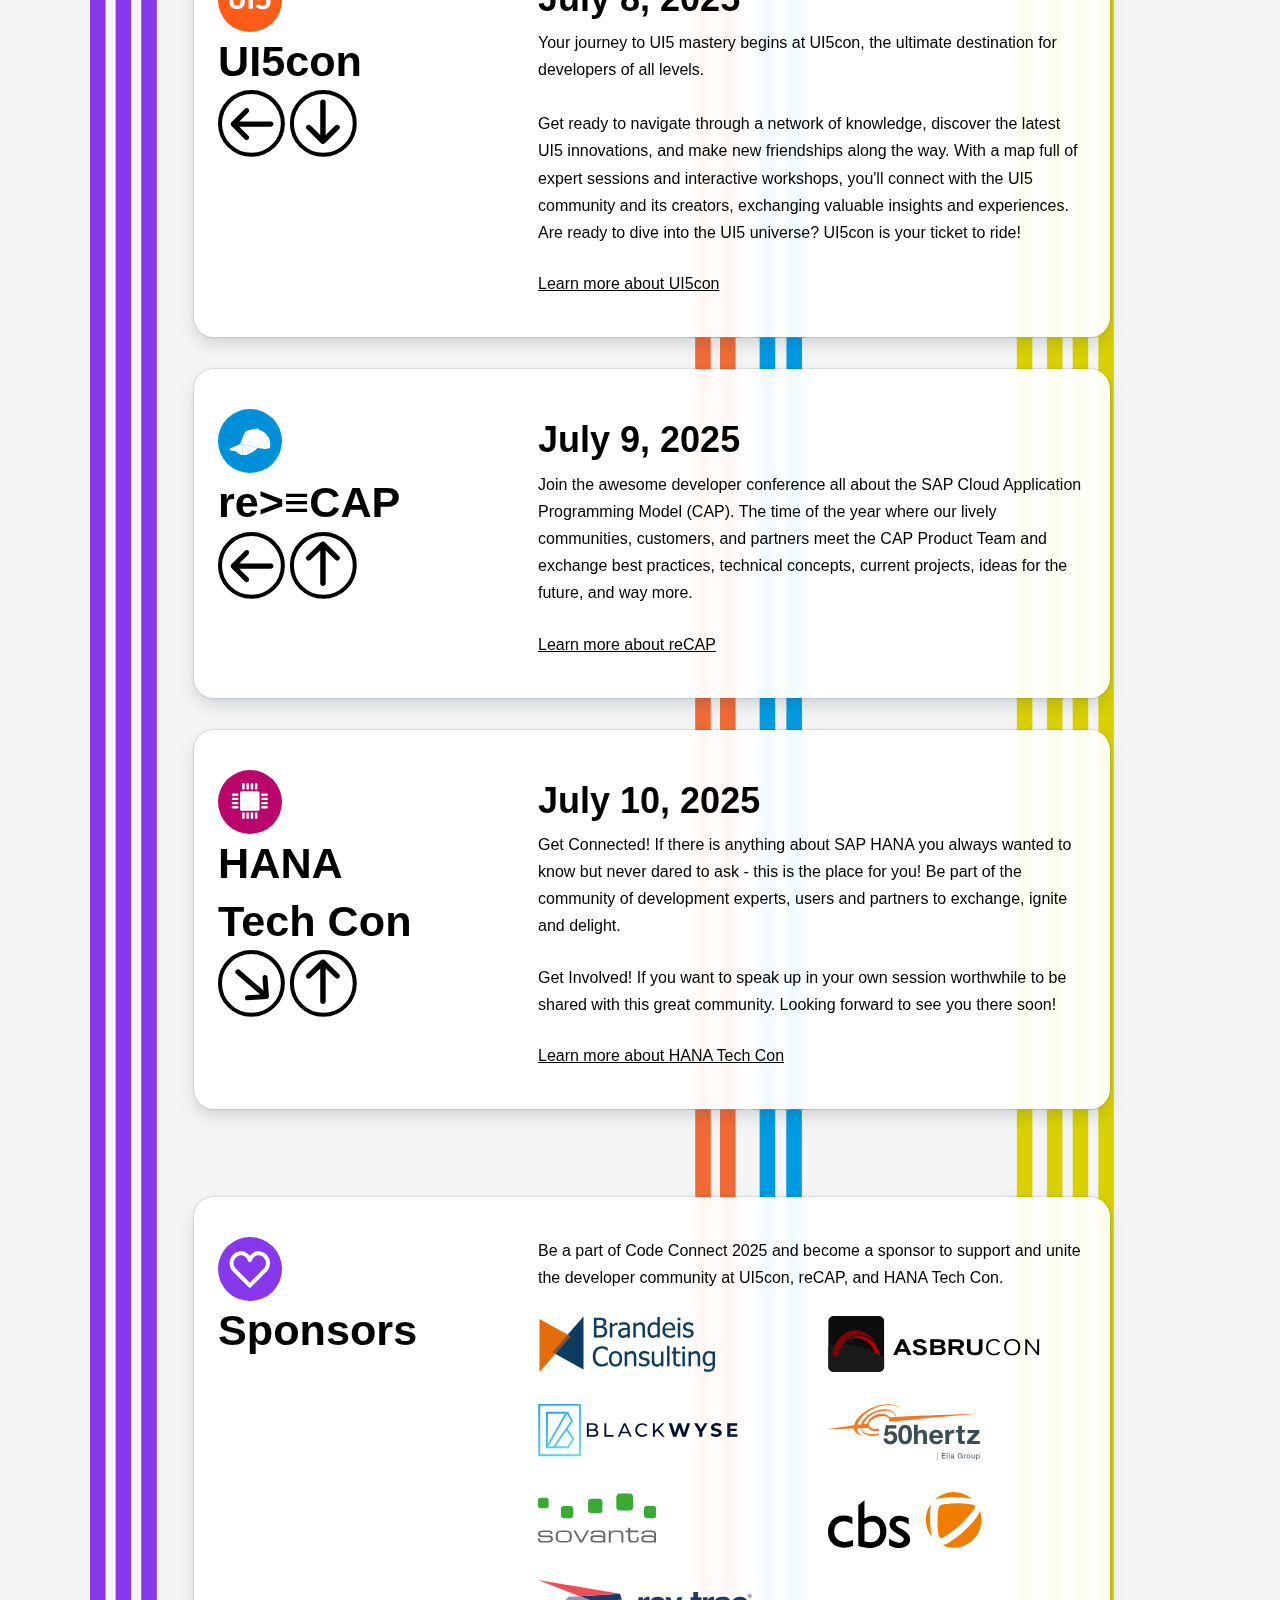
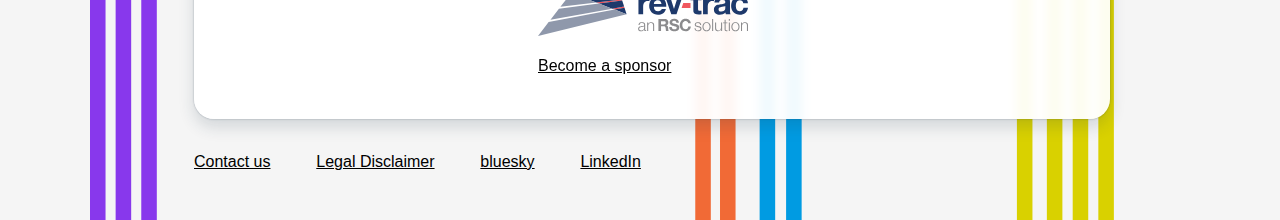
==== commit bb7a0ae1: "introduced tito ticket widget" ====
--- a/index.html
+++ b/index.html
@@ -32,6 +32,9 @@
 	<link rel="stylesheet" href="https://rsms.me/inter/inter.css">
 
 	<link rel="stylesheet" href="./css/common.css" />
+	<link rel="stylesheet" href="./css/modules.css" />
+
+	<script src="https://js.tito.io/v2/with/inline" async></script>
 </head>
 <body>
 	<div class="wrap">
@@ -163,6 +166,16 @@
 
 		<main>
 			<section>
+				<div class="cc-content-box tickets">
+					<h2>Get your Tickets</h2>
+
+					<div class="">
+						<tito-widget event="code-connect/2025" releases="hrghuhc52po,hfkchk2yauo,x2hzgojyyes,aipj7zxcqs8,bu9i5al-nvy"></tito-widget>
+					</div>
+				</div>
+			</section>
+
+			<section>
 				<div class="cc-teaser cc-content-box codejam">
 					<div class="cc-teaser-head">
 						<span name="codejam" id="codejam" class="cc-event-marker cc-event-marker-codejam">
--- a/css/modules.css
+++ b/css/modules.css
@@ -0,0 +1,142 @@
+/* TITO WIDGET */
+.tickets {
+	margin-block-end: 2rem;
+}
+
+.tickets .ticket-link {
+	margin-block-start: 1rem;
+	margin-block-end: 0;
+}
+
+.tickets .tito-widget {
+	margin: 0;
+	font-family: "Inter", Arial, Helvetica, sans-serif;
+	color: var(--text-color);
+	justify-content: flex-start;
+}
+
+.tickets .tito-widget-form {
+	border-color: var(--brand-color-alt);
+	border-width: 0;
+	background: var(--background-color-alternate);
+	padding-inline: 0;
+	padding-block-end: .5rem;
+	max-width: 100%;
+}
+
+.tickets .tito-widget .tito-widget-form .tito-release {
+	border-color: var(--background-color);
+	border-width: 1px;
+	padding-block-start: 1rem;
+	padding-block-end: 1rem;
+}
+
+.tickets .tito-widget .tito-widget-form .tito-release .tito-release--title {
+	font-weight: 700;
+	font-size: 1.5rem;
+	color: var(--text-color);
+}
+
+.tickets .tito-widget .tito-widget-form .tito-release .tito-release-description .tito-release-description--description p {
+	color: var(--text-color);
+	font-size: 1rem;
+}
+
+.tickets .tito-price {
+	color: var(--text-color);
+}
+
+.tickets .tito-widget .tito-widget-form .tito-release .tito-release--status {
+	background: transparent;
+	color: var(--text-color);
+	font-size: 1rem;
+	text-transform: none;
+	line-height: 2;
+	letter-spacing: normal;
+}
+
+.tickets .tito-widget .tito-widget-form .tito-release .tito-release--status span {
+	font-size: 1rem;
+}
+
+.tickets input[type="checkbox"] {
+	-webkit-appearance: none;
+	appearance: none;
+	background-color: transparent;
+	margin: 0;
+	cursor: pointer;
+	font: inherit;
+	color: var(--brand-color-alt);
+	width: 1.15em;
+	height: 1.15em;
+	border: 0.15em solid var(--brand-color-alt);
+	border-radius: 0.15em;
+	display: grid;
+	place-content: center;
+}
+
+.tickets input[type="checkbox"]::before {
+	content: "";
+	width: 0.65em;
+	height: 0.65em;
+	clip-path: polygon(14% 44%, 0 65%, 50% 100%, 100% 16%, 80% 0%, 43% 62%);
+	transform: scale(0);
+	transform-origin: bottom left;
+	transition: 120ms transform ease-in-out;
+	box-shadow: inset 1em 1em var(--brand-color);
+	background-color: CanvasText;
+}
+
+.tickets input[type="checkbox"]:checked::before {
+	transform: scale(1);
+}
+
+.tickets input[type="checkbox"]:focus {
+	outline: max(2px, 0.15em) solid var(--brand-color);
+	outline-offset: max(2px, 0.15em);
+}
+
+.tickets .tito-widget .tito-form-actions .tito-submit {
+	background-image: linear-gradient(45deg, var(--brand-color-alt), var(--brand-color));
+	border-color: transparent;
+	border-width: 0;
+	border-radius: 2rem;
+	font-size: 1.25rem;
+	font-weight: 700;
+	height: auto;
+}
+
+.tickets .tito-widget .tito-form-actions .tito-submit:hover,
+.tickets .tito-widget .tito-form-actions .tito-submit:focus {
+	background-image: linear-gradient(15deg, var(--brand-color-alt), var(--brand-color));
+	border-color: transparent;
+}
+
+.tickets .tito-widget .tito-widget-form .tito-release .tito-quantity .tito-choose-waiting-list-button {
+	background-image: linear-gradient(45deg, var(--brand-color-alt), var(--brand-color));
+	border-color: transparent;
+	border-width: 0;
+	border-radius: 2rem;
+	font-size: 1.125rem;
+	color: #fff;
+	height: auto;
+	letter-spacing: normal;
+	line-height: 1.5;
+	text-transform: none;
+	padding: .5rem 1rem;
+}
+
+.tickets .tito-widget .tito-widget-form .tito-release .tito-quantity .tito-choose-waiting-list-button:hover,
+.tickets .tito-widget .tito-widget-form .tito-release .tito-quantity .tito-choose-waiting-list-button:focus {
+	background-image: linear-gradient(15deg, var(--brand-color-alt), var(--brand-color));
+	border-color: transparent;
+}
+
+.tickets .tito-widget .tito-locked-ticket-message {
+	margin-block-start: 0;
+	margin-block-end: 1rem;
+}
+
+.tickets .tito-widget .tito-locked-ticket-message p {
+	margin-block-start: 0;
+}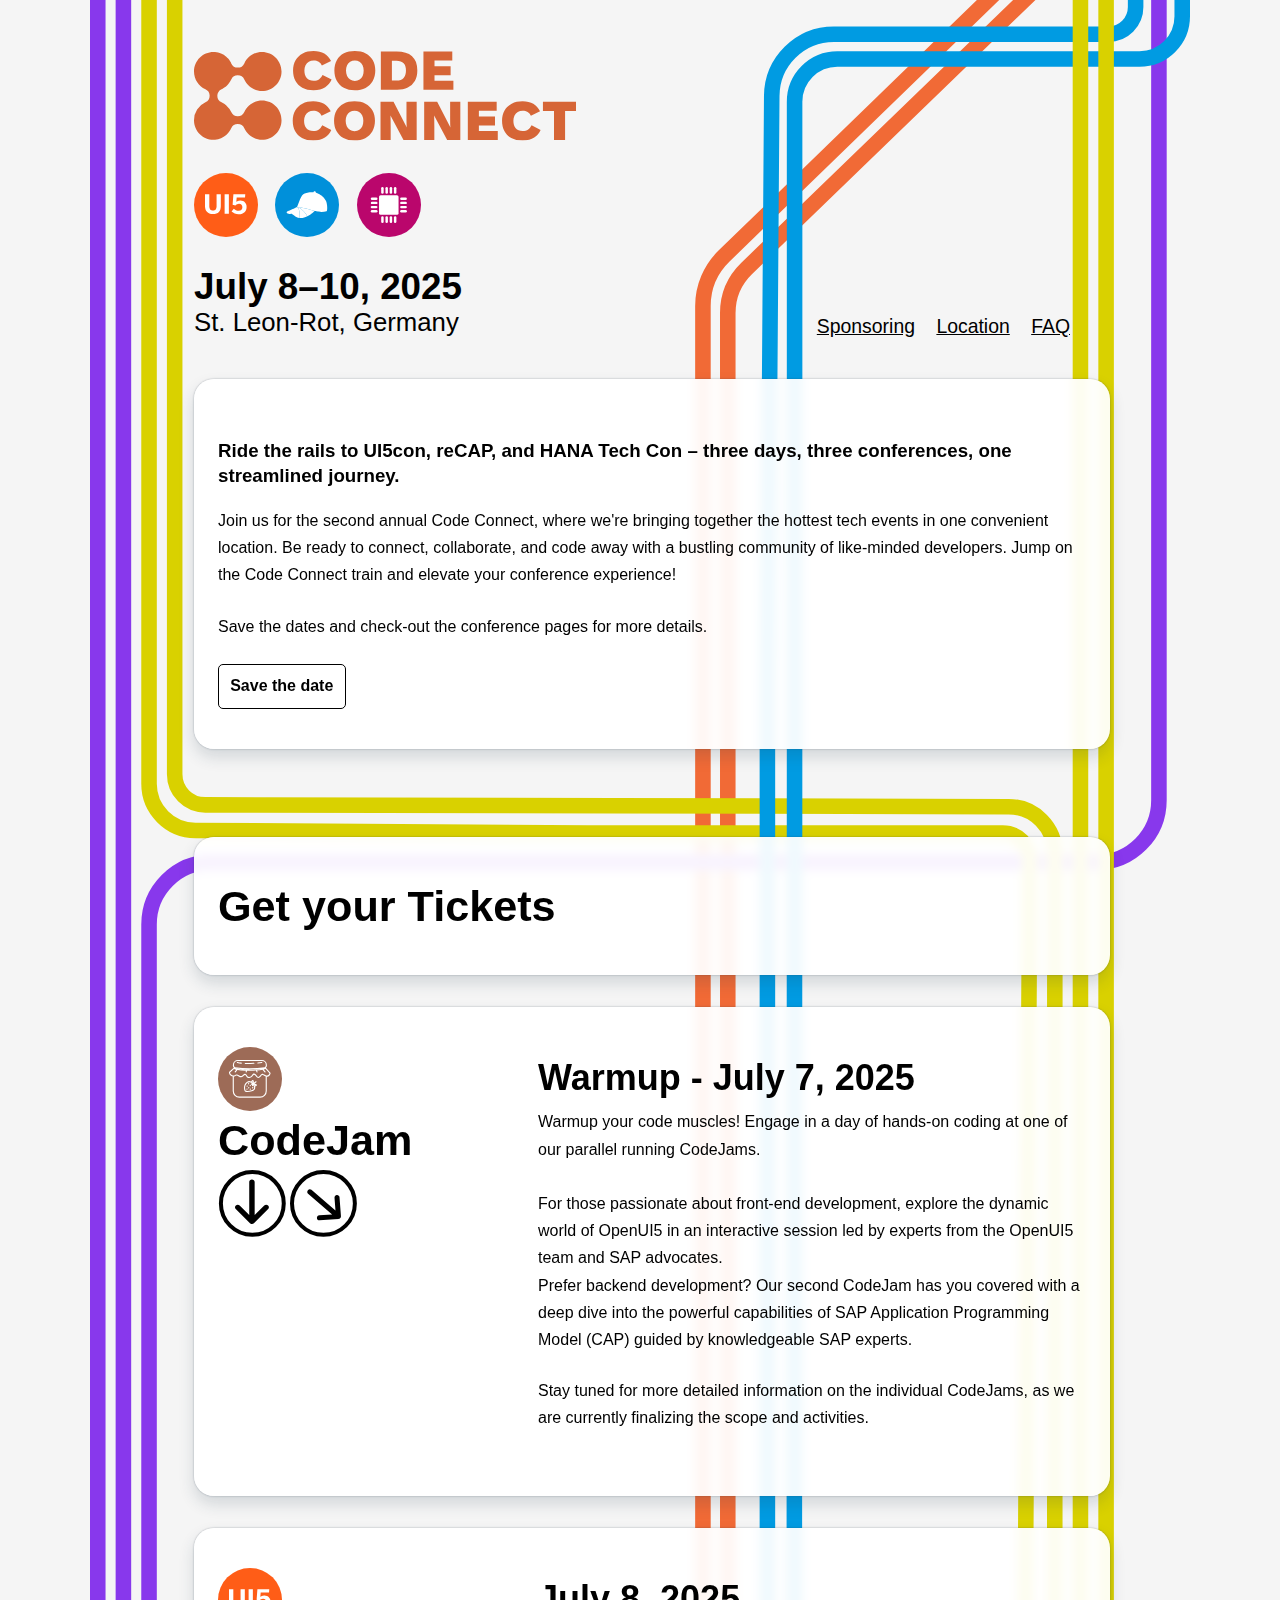
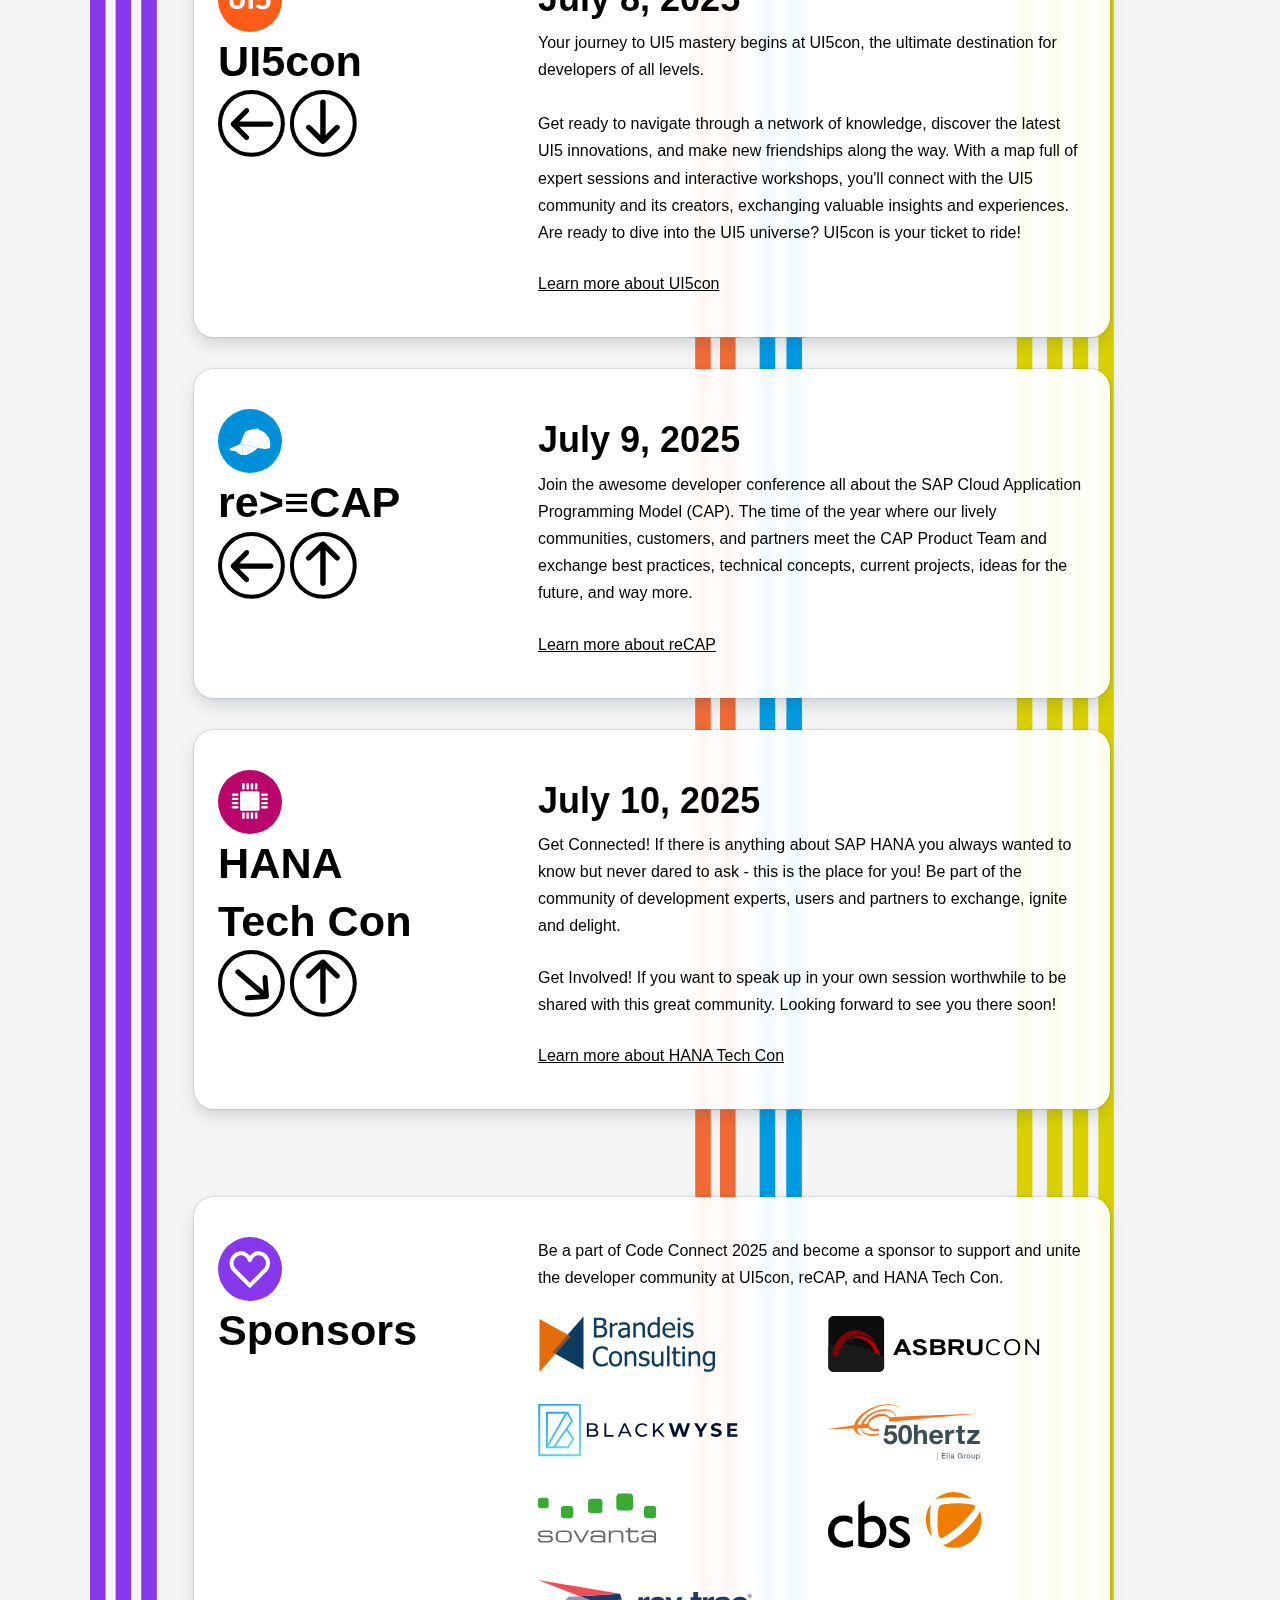
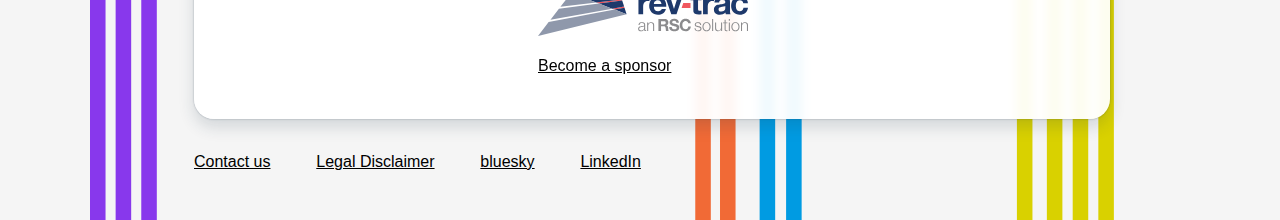
==== commit d9f512b8: "link anchor" ====
--- a/index.html
+++ b/index.html
@@ -167,7 +167,7 @@
 		<main>
 			<section>
 				<div class="cc-content-box tickets">
-					<h2>Get your Tickets</h2>
+					<h2 id="tickets">Get your Tickets</h2>
 
 					<div class="">
 						<tito-widget event="code-connect/2025" releases="hrghuhc52po,hfkchk2yauo,x2hzgojyyes,aipj7zxcqs8,bu9i5al-nvy"></tito-widget>
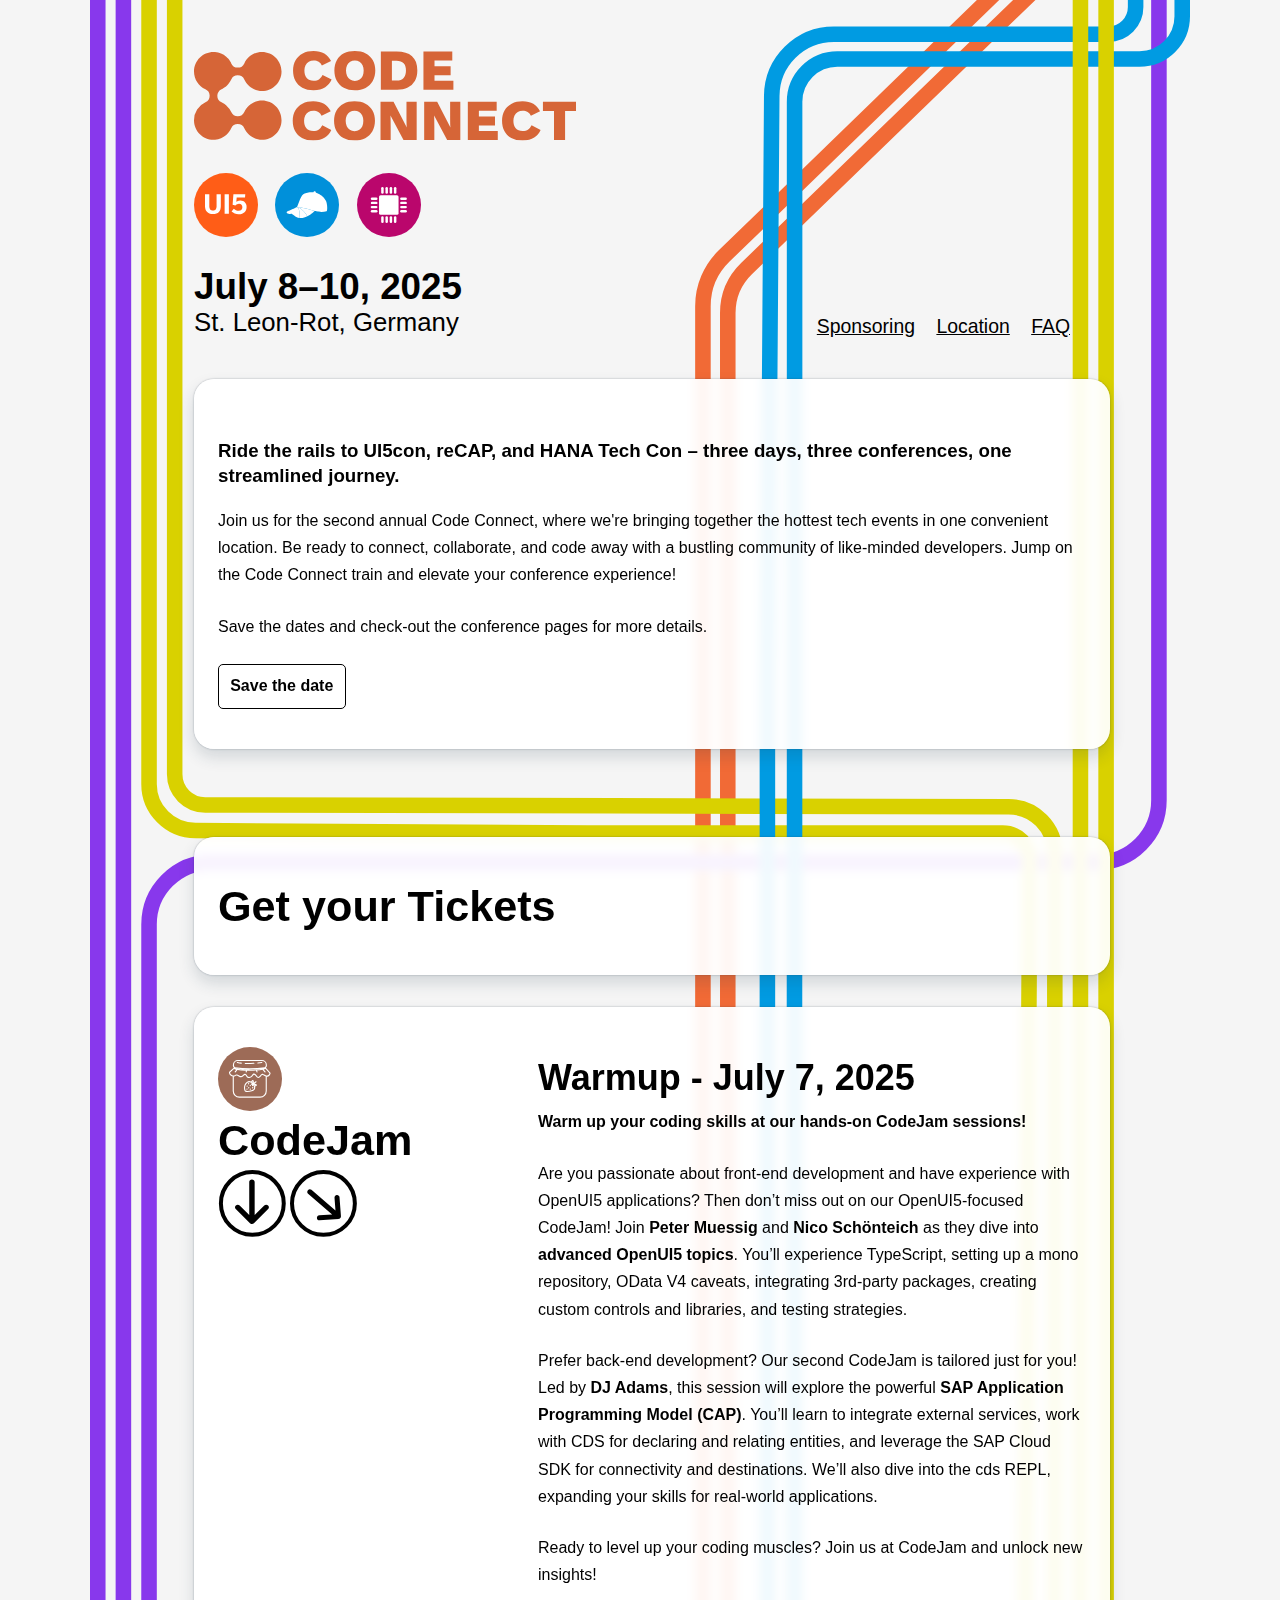
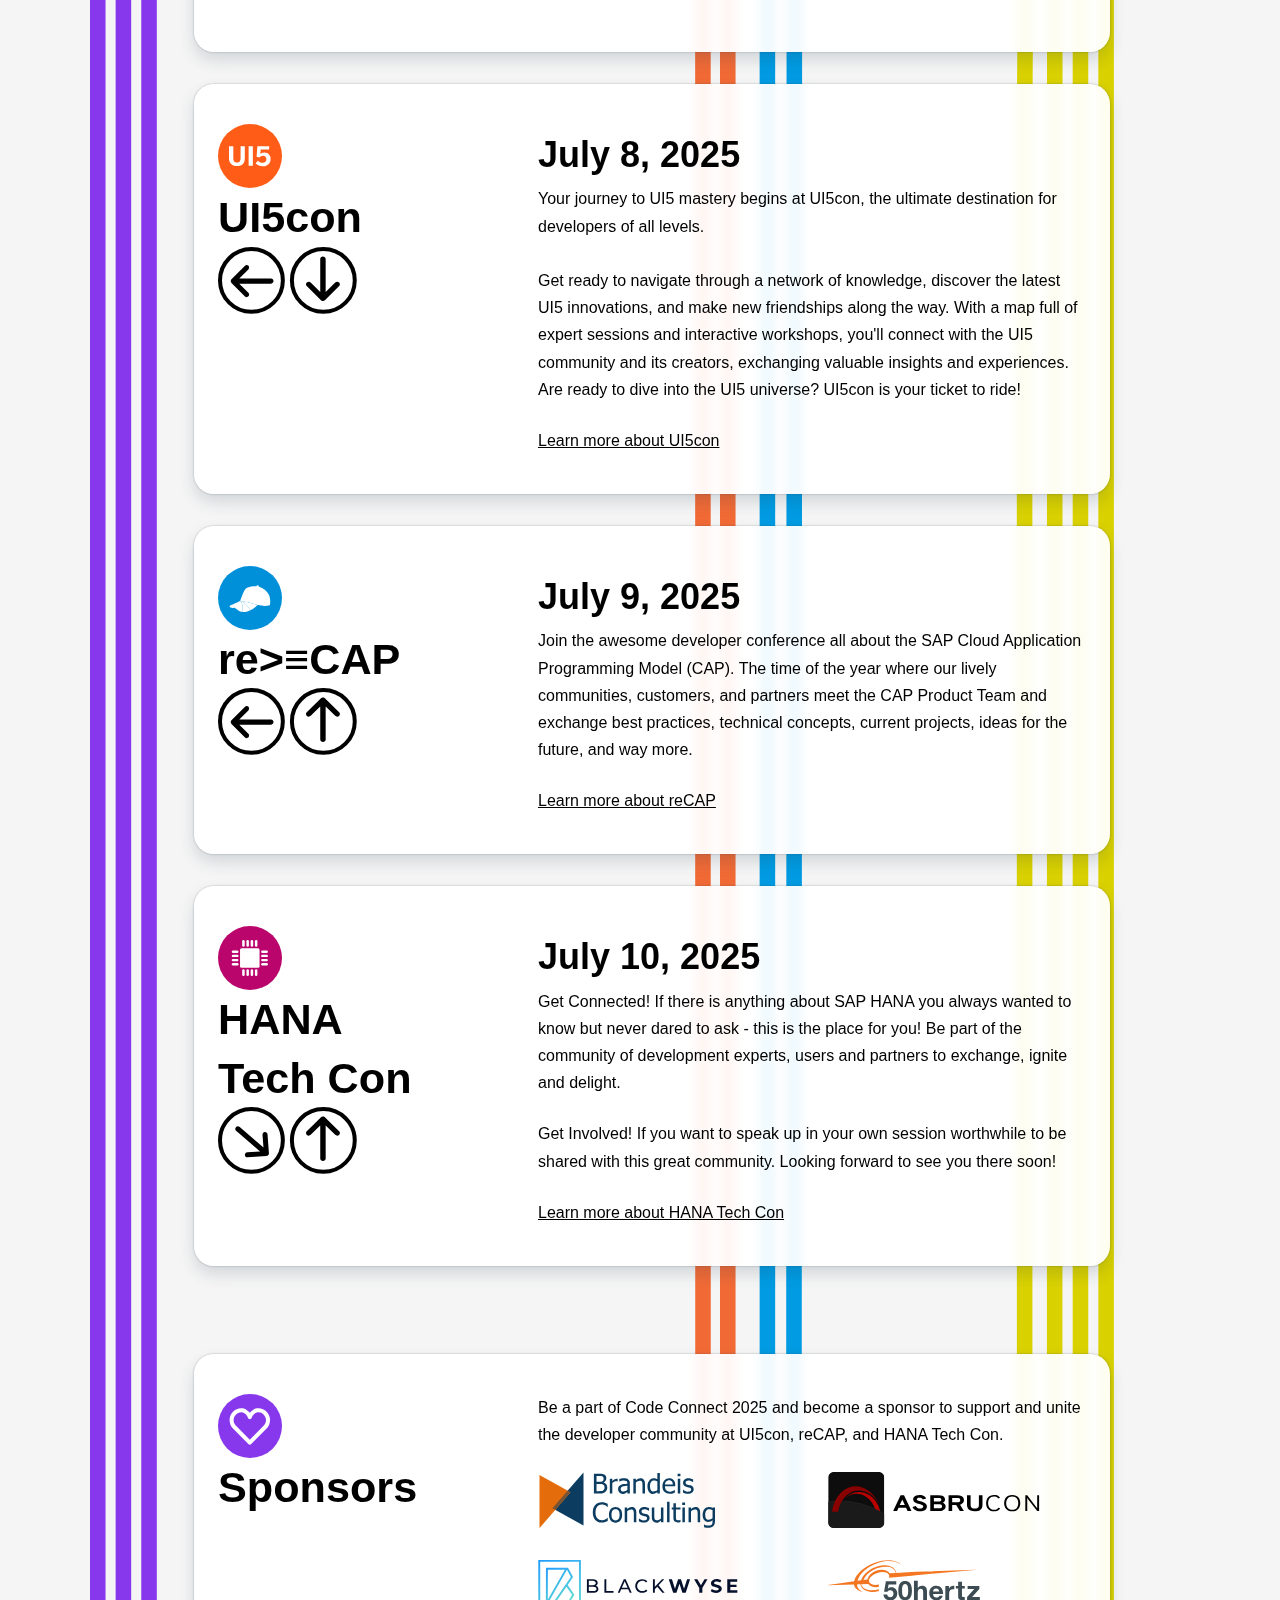
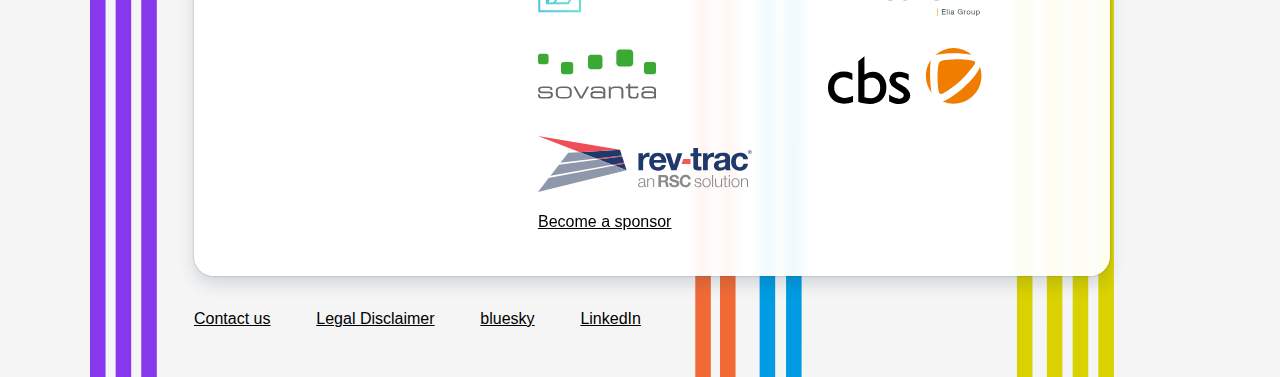
==== commit 2ed99111: "updated code connect text block" ====
--- a/index.html
+++ b/index.html
@@ -199,11 +199,19 @@
 
 					<div class="cc-teaser-content">
 						<time datetime="">Warmup - July 7, 2025</time>
-						<p>Warmup your code muscles! Engage in a day of hands-on coding at one of our parallel running CodeJams.<br><br>
-							For those passionate about front-end development, explore the dynamic world of OpenUI5 in an interactive session led by experts from the OpenUI5 team and SAP advocates.<br>
-							Prefer backend development? Our second CodeJam has you covered with a deep dive into the powerful capabilities of SAP Application Programming Model (CAP) guided by knowledgeable SAP experts.
-						</p>
-						<p>Stay tuned for more detailed information on the individual CodeJams, as we are currently finalizing the scope and activities.</p>
+						<p><b>Warm up your coding skills at our hands-on CodeJam sessions!</b></p>
+						<p>Are you passionate about front-end development and have experience with OpenUI5 applications? Then don’t
+							miss out on our OpenUI5-focused CodeJam! Join <b>Peter Muessig</b> and <b>Nico Schönteich</b> as they dive
+							into <b>advanced OpenUI5 topics</b>. You’ll experience TypeScript, setting up a mono repository, OData V4 caveats, integrating
+							3rd-party packages, creating custom controls and libraries, and testing strategies.</p>
+
+						<p>Prefer back-end development? Our second CodeJam is tailored just for you! Led by <b>DJ Adams</b>, this session
+							will explore the powerful <b>SAP Application Programming Model (CAP)</b>. You’ll learn to integrate external
+							services, work with CDS for declaring and relating entities, and leverage the SAP Cloud SDK for
+							connectivity and destinations. We’ll also dive into the cds REPL, expanding your skills for real-world
+							applications.</p>
+
+						<p>Ready to level up your coding muscles? Join us at CodeJam and unlock new insights!</p>
 						<!-- <a href="https://recap-conf.dev/" target="_blank" hreflang="en" rel="noopener noreferrer"
 							title="Click to open CodeJam registration website. Opens in a new window.">Learn more and register</a> -->
 					</div>
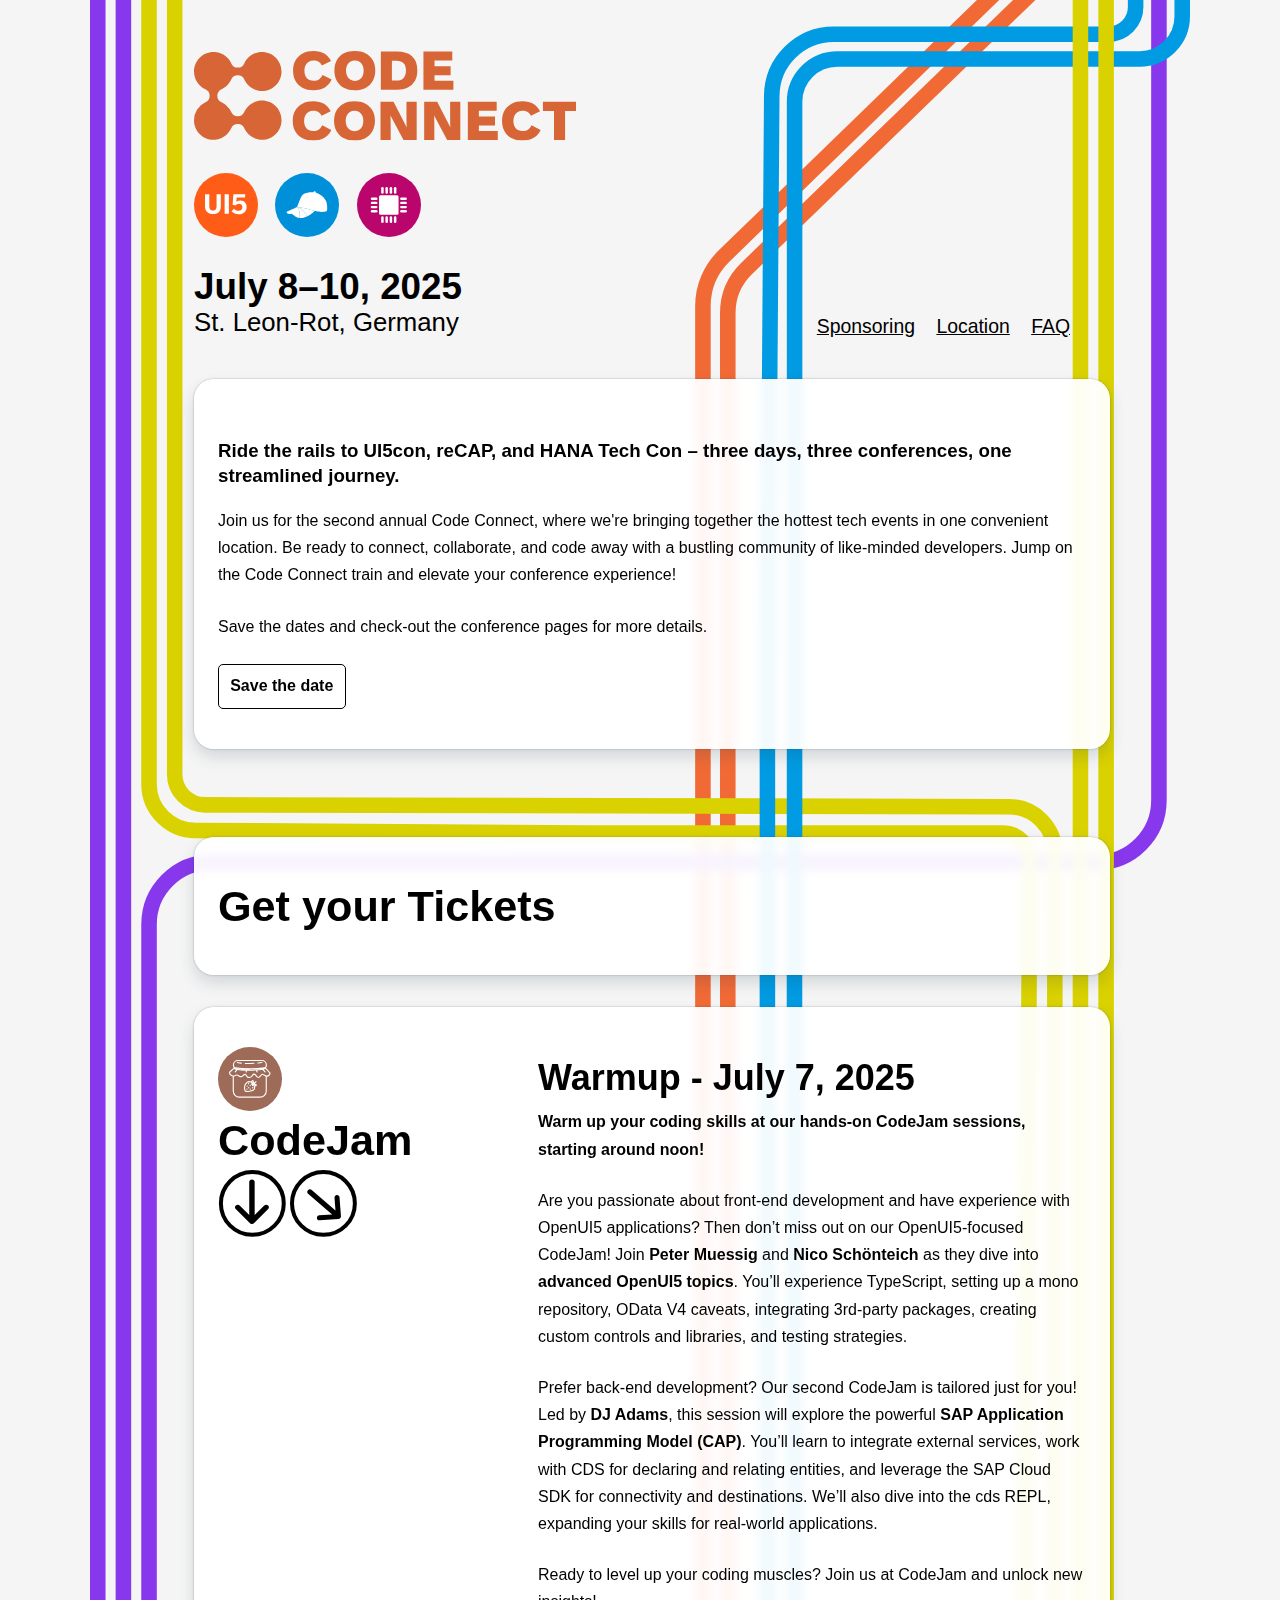
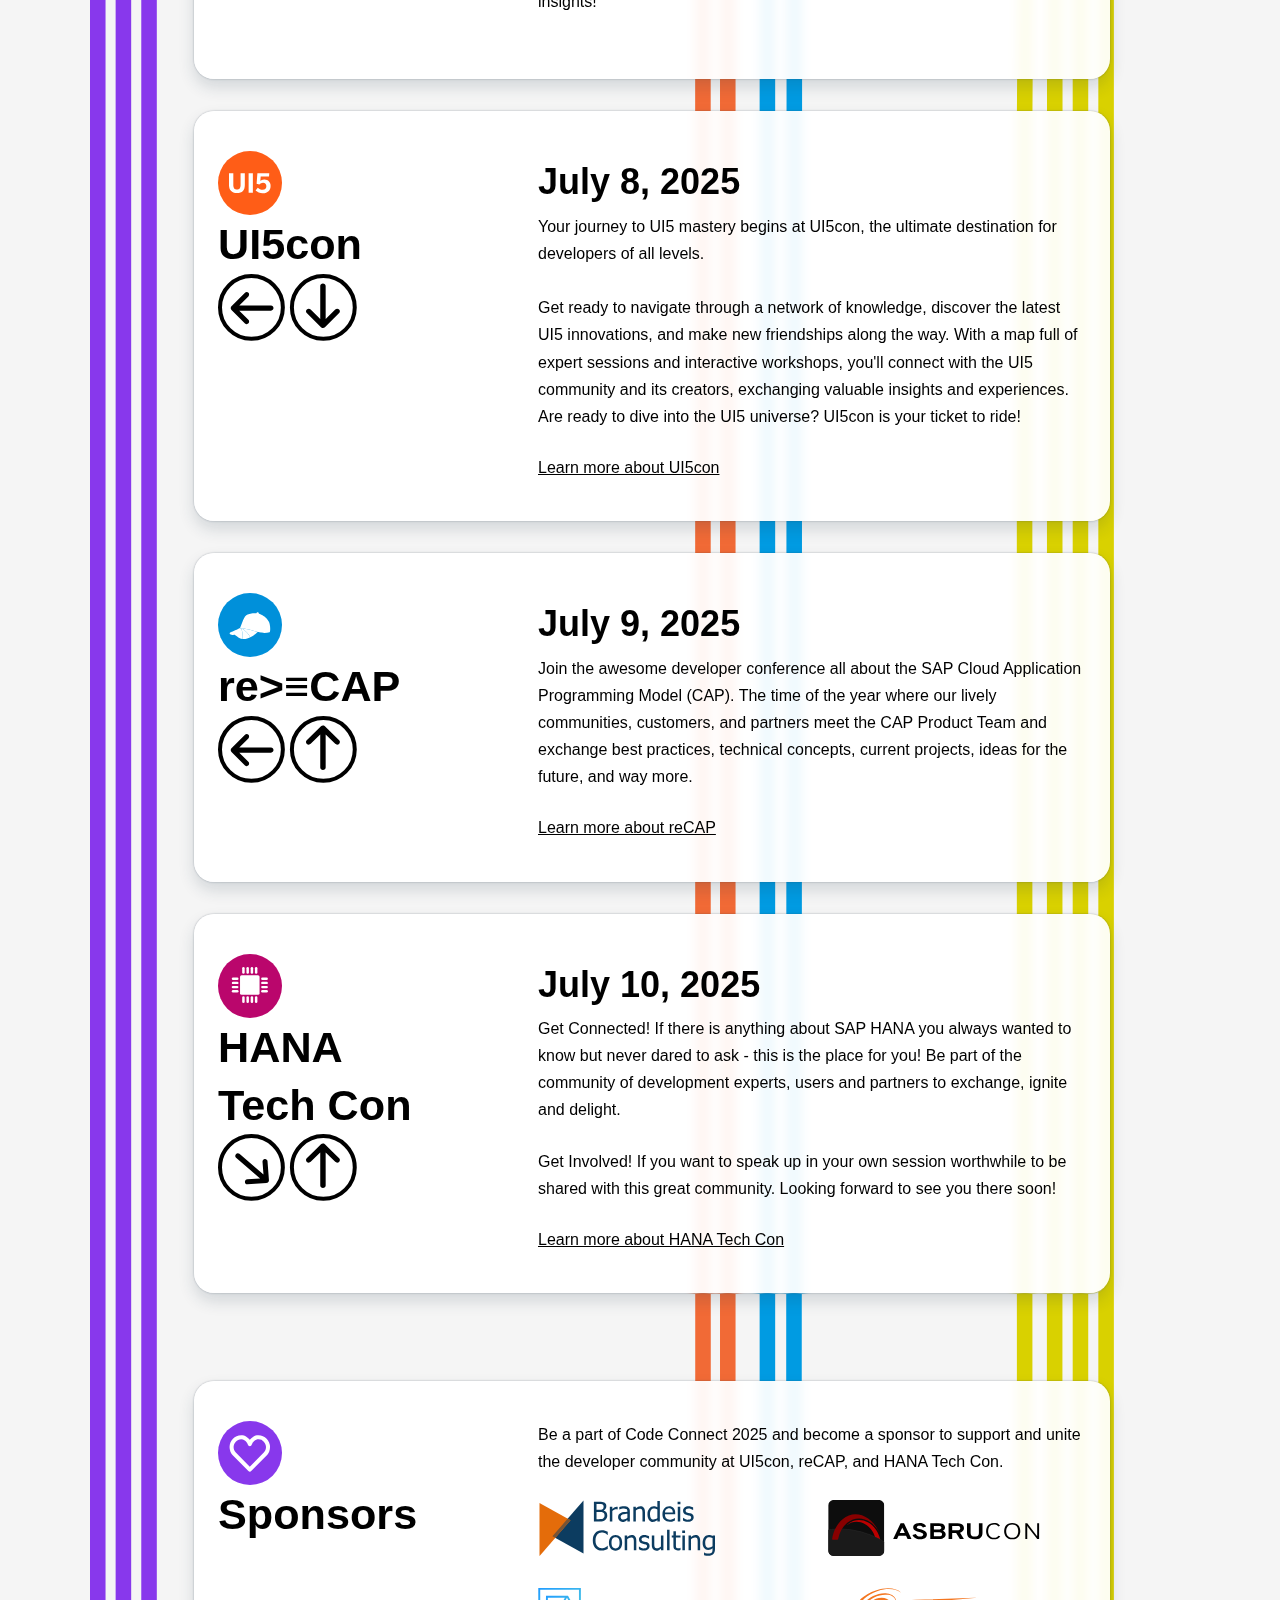
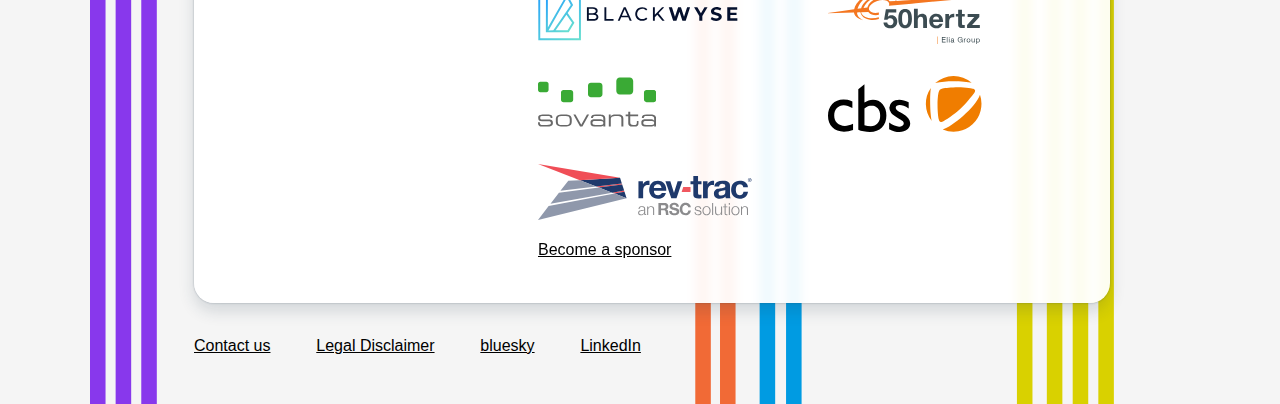
==== commit c512b533: "content updates" ====
--- a/index.html
+++ b/index.html
@@ -199,7 +199,7 @@
 
 					<div class="cc-teaser-content">
 						<time datetime="">Warmup - July 7, 2025</time>
-						<p><b>Warm up your coding skills at our hands-on CodeJam sessions!</b></p>
+						<p><b>Warm up your coding skills at our hands-on CodeJam sessions, starting around noon!</b></p>
 						<p>Are you passionate about front-end development and have experience with OpenUI5 applications? Then don’t
 							miss out on our OpenUI5-focused CodeJam! Join <b>Peter Muessig</b> and <b>Nico Schönteich</b> as they dive
 							into <b>advanced OpenUI5 topics</b>. You’ll experience TypeScript, setting up a mono repository, OData V4 caveats, integrating
--- a/css/modules.css
+++ b/css/modules.css
@@ -66,10 +66,10 @@
 	margin: 0;
 	cursor: pointer;
 	font: inherit;
-	color: var(--brand-color-alt);
+	color: var(--dark-brand-color);
 	width: 1.15em;
 	height: 1.15em;
-	border: 0.15em solid var(--brand-color-alt);
+	border: 0.15em solid var(--dark-brand-color);
 	border-radius: 0.15em;
 	display: grid;
 	place-content: center;
@@ -83,7 +83,7 @@
 	transform: scale(0);
 	transform-origin: bottom left;
 	transition: 120ms transform ease-in-out;
-	box-shadow: inset 1em 1em var(--brand-color);
+	box-shadow: inset 1em 1em var(--dark-brand-color);
 	background-color: CanvasText;
 }
 
@@ -92,44 +92,57 @@
 }
 
 .tickets input[type="checkbox"]:focus {
-	outline: max(2px, 0.15em) solid var(--brand-color);
+	outline: max(2px, 0.15em) solid var(--dark-brand-color);
 	outline-offset: max(2px, 0.15em);
 }
 
 .tickets .tito-widget .tito-form-actions .tito-submit {
-	background-image: linear-gradient(45deg, var(--brand-color-alt), var(--brand-color));
-	border-color: transparent;
-	border-width: 0;
-	border-radius: 2rem;
-	font-size: 1.25rem;
-	font-weight: 700;
-	height: auto;
+	display: inline-block;
+	border-radius: 5px;
+	border: 1px solid var(--dark-brand-color);
+	font-size: 1rem;
+	font-weight: 600;
+	line-height: 1.3;
+	padding: .7rem;
+	margin-inline-end: .6rem;
+	background: transparent;
+	text-decoration: none;
+	cursor: pointer;
+	color: var(--text-color);
 }
 
 .tickets .tito-widget .tito-form-actions .tito-submit:hover,
 .tickets .tito-widget .tito-form-actions .tito-submit:focus {
-	background-image: linear-gradient(15deg, var(--brand-color-alt), var(--brand-color));
-	border-color: transparent;
+	text-decoration: none;
+	background: var(--btn-bg-color);
+	color: var(--text-color-contrast);
 }
 
 .tickets .tito-widget .tito-widget-form .tito-release .tito-quantity .tito-choose-waiting-list-button {
-	background-image: linear-gradient(45deg, var(--brand-color-alt), var(--brand-color));
-	border-color: transparent;
-	border-width: 0;
-	border-radius: 2rem;
-	font-size: 1.125rem;
-	color: #fff;
-	height: auto;
-	letter-spacing: normal;
-	line-height: 1.5;
-	text-transform: none;
-	padding: .5rem 1rem;
+	display: inline-block;
+	border-radius: 5px;
+	border: 1px solid var(--dark-brand-color);
+	font-size: 1rem;
+	font-weight: 600;
+	line-height: 1.3;
+	padding: .7rem;
+	margin-inline-end: .6rem;
+	background: transparent;
+	text-decoration: none;
+	cursor: pointer;
+	color: var(--text-color);
 }
 
 .tickets .tito-widget .tito-widget-form .tito-release .tito-quantity .tito-choose-waiting-list-button:hover,
 .tickets .tito-widget .tito-widget-form .tito-release .tito-quantity .tito-choose-waiting-list-button:focus {
-	background-image: linear-gradient(15deg, var(--brand-color-alt), var(--brand-color));
-	border-color: transparent;
+	text-decoration: none;
+	background: var(--btn-bg-color);
+	color: var(--text-color-contrast);
+}
+
+.tickets .tito-widget .tito-widget-form .tito-release .tito-quantity .tito-choose-waiting-list-button:focus-within {
+	outline: 2px solid var(--text-color-contrast);
+	outline-offset: -4px;
 }
 
 .tickets .tito-widget .tito-locked-ticket-message {
@@ -139,4 +152,8 @@
 
 .tickets .tito-widget .tito-locked-ticket-message p {
 	margin-block-start: 0;
+}
+
+.tito-overlay .tito-registration .tito-registration-header .tito-registration-header--event-title {
+	font-size: 0.75rem;
 }